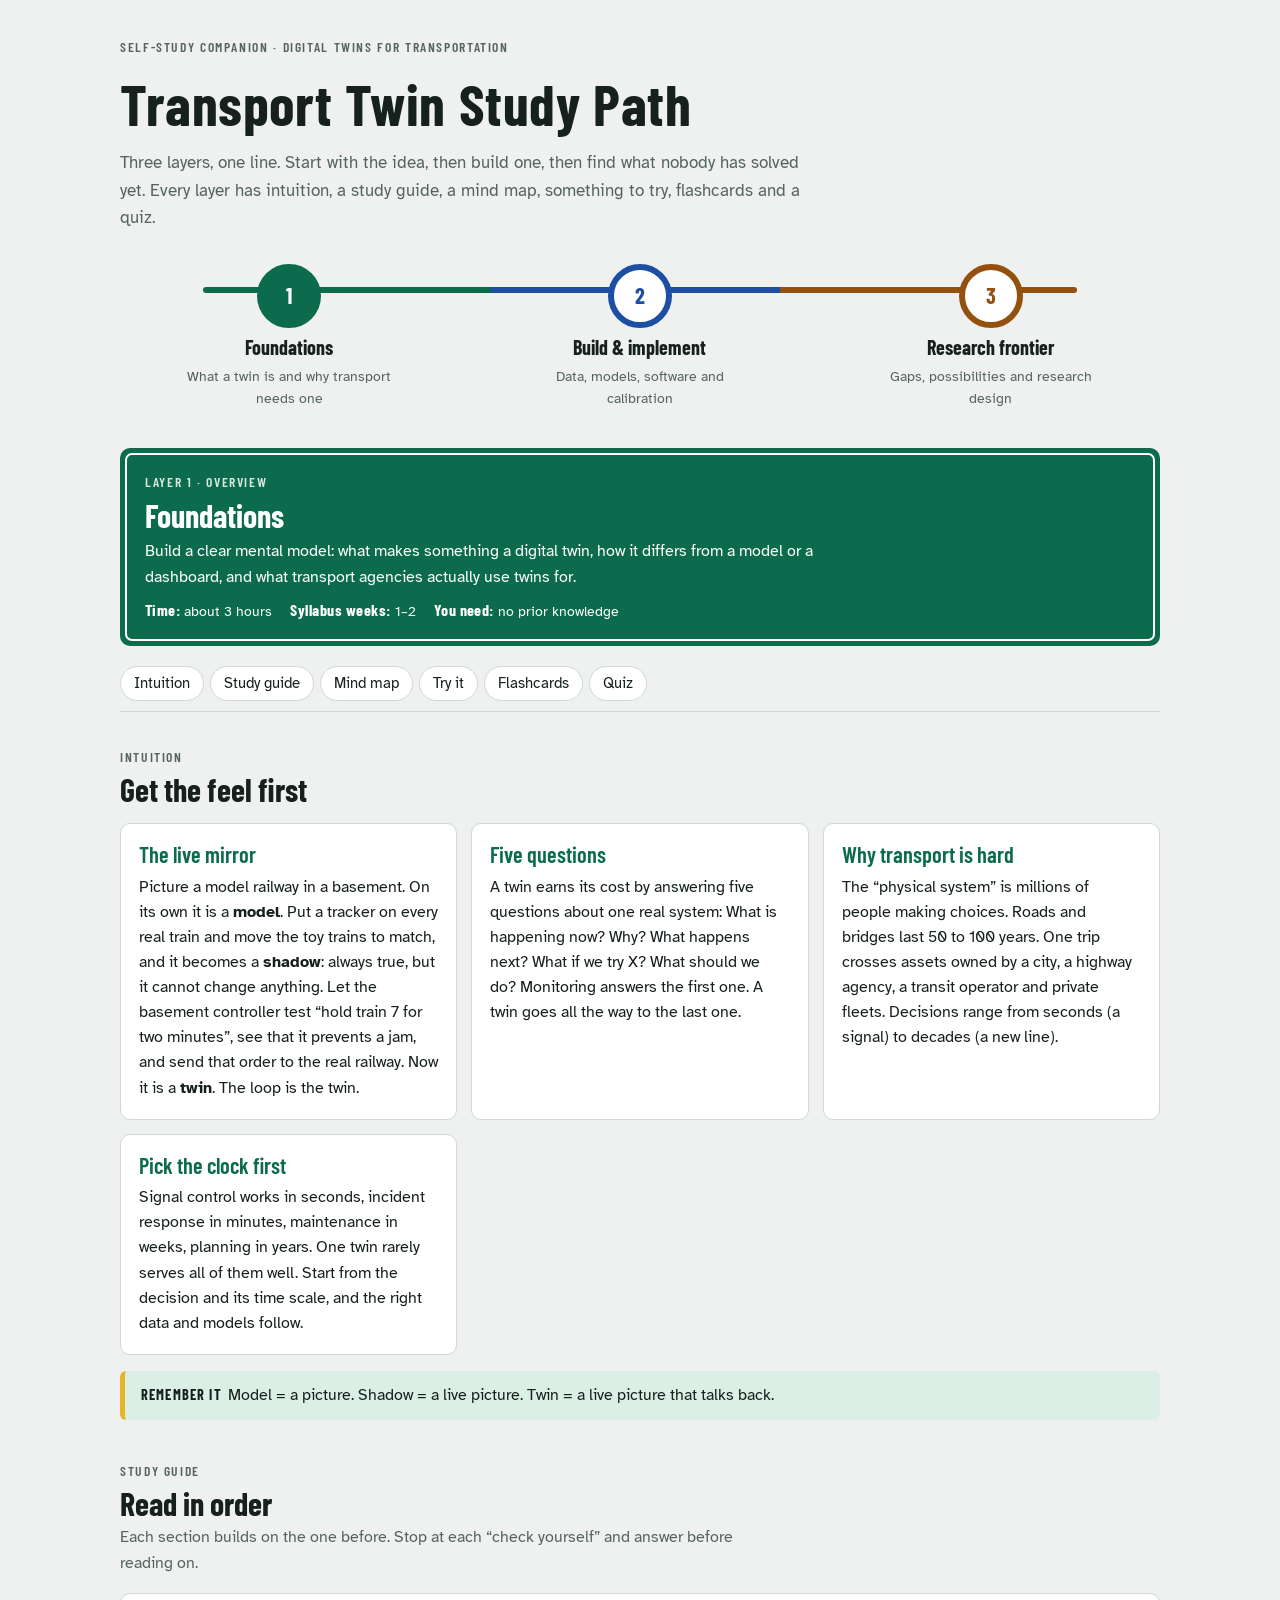
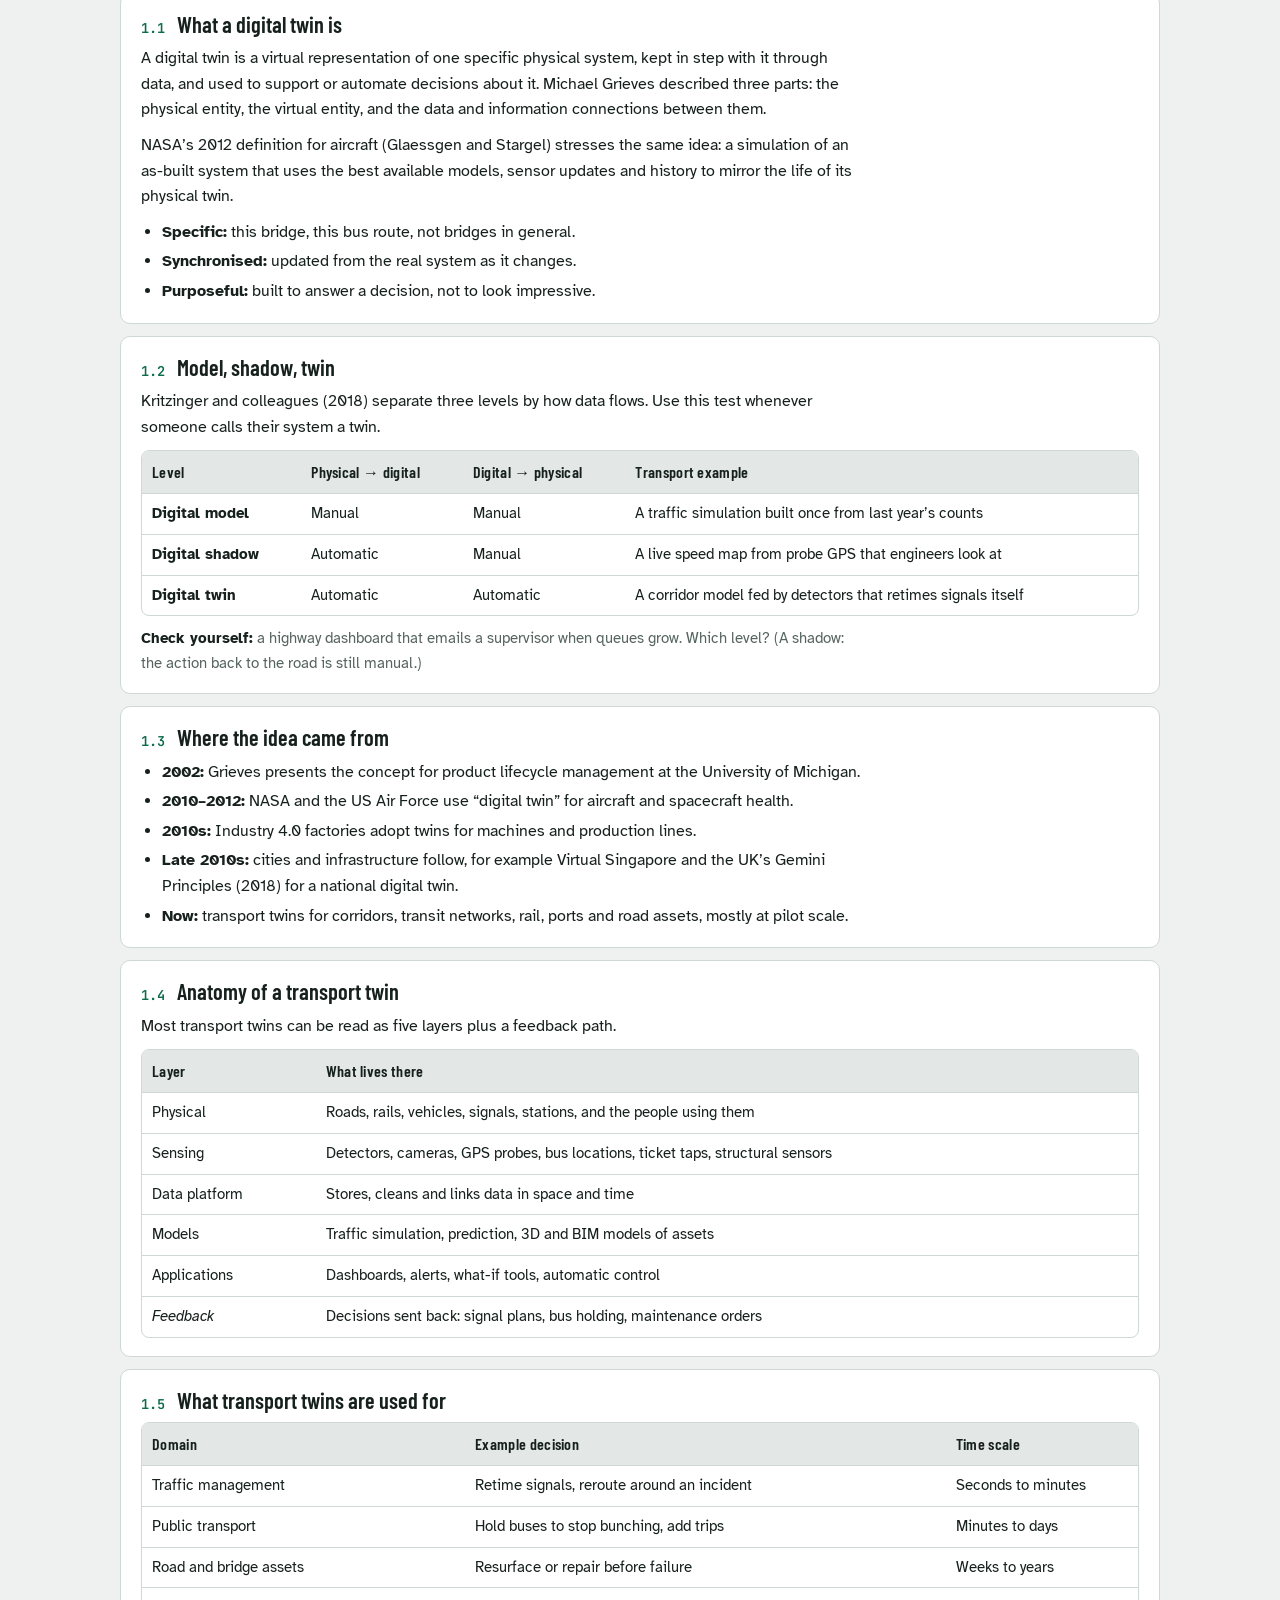
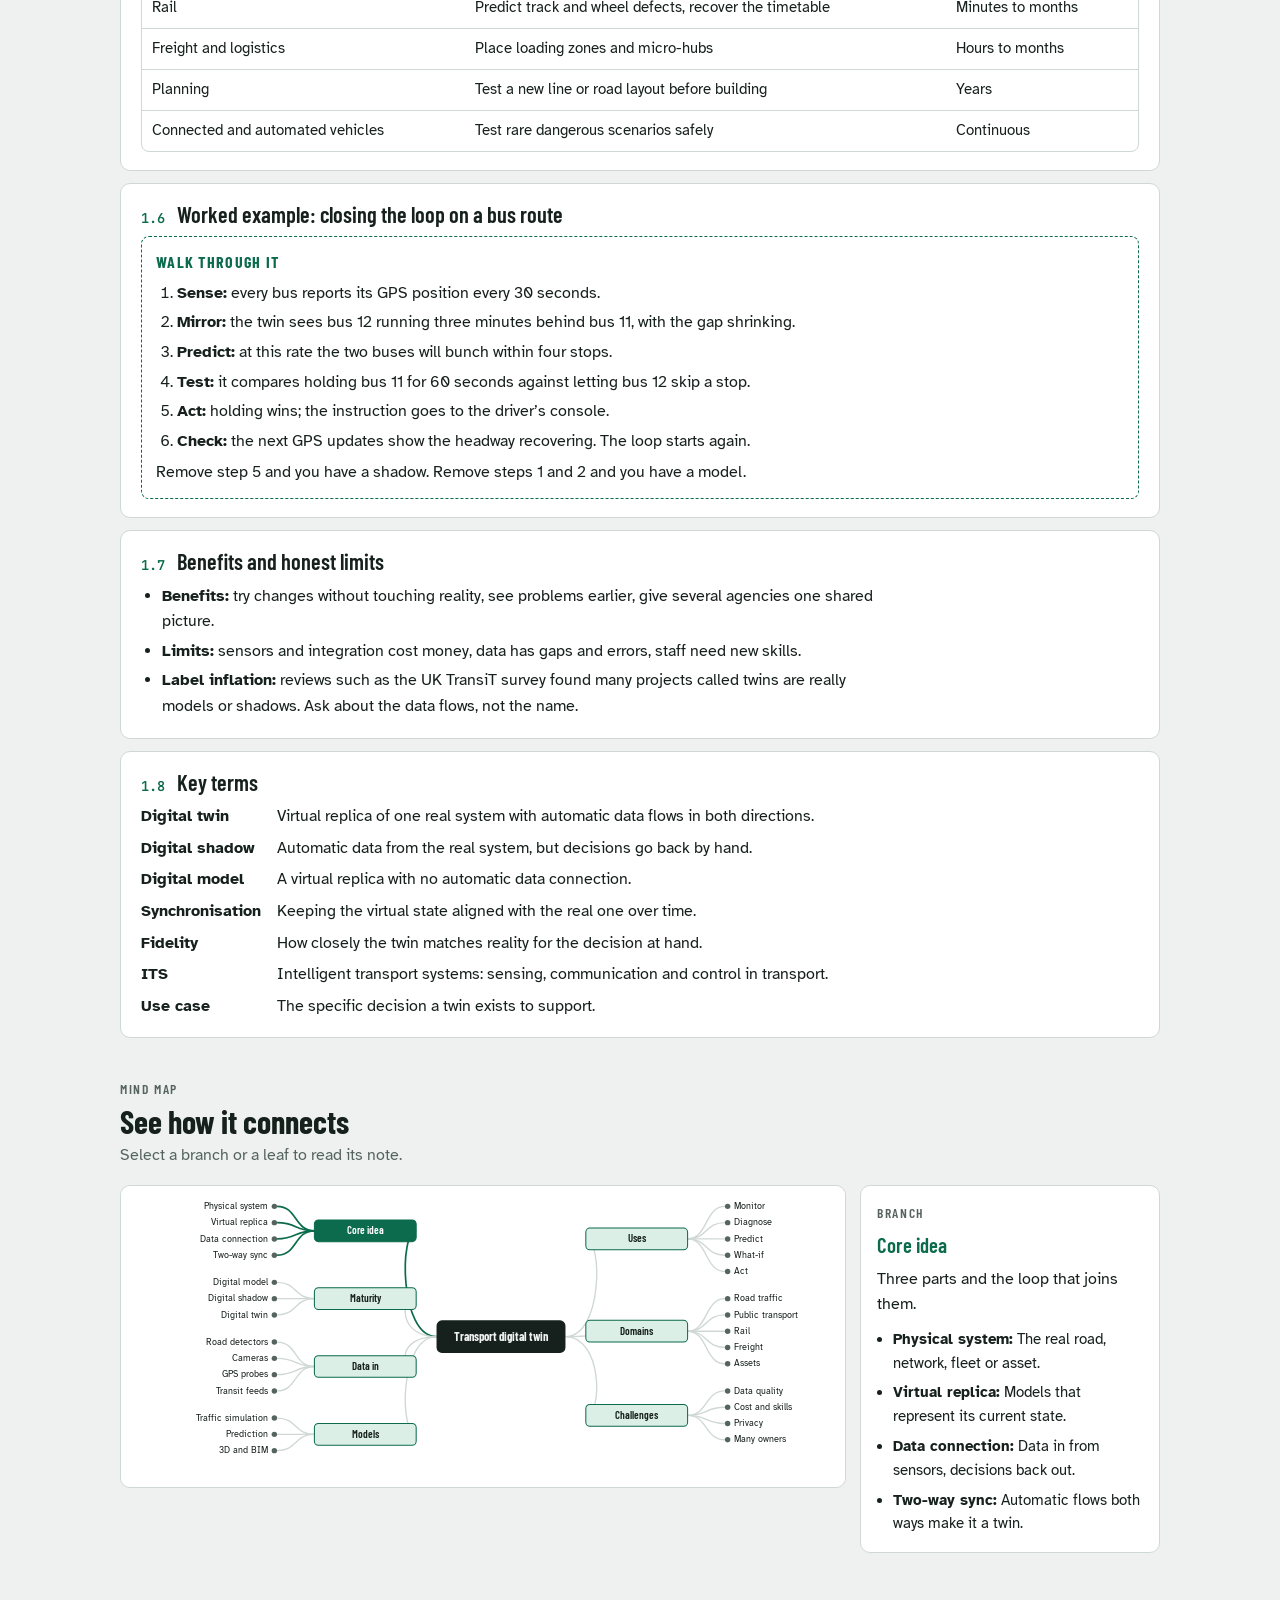
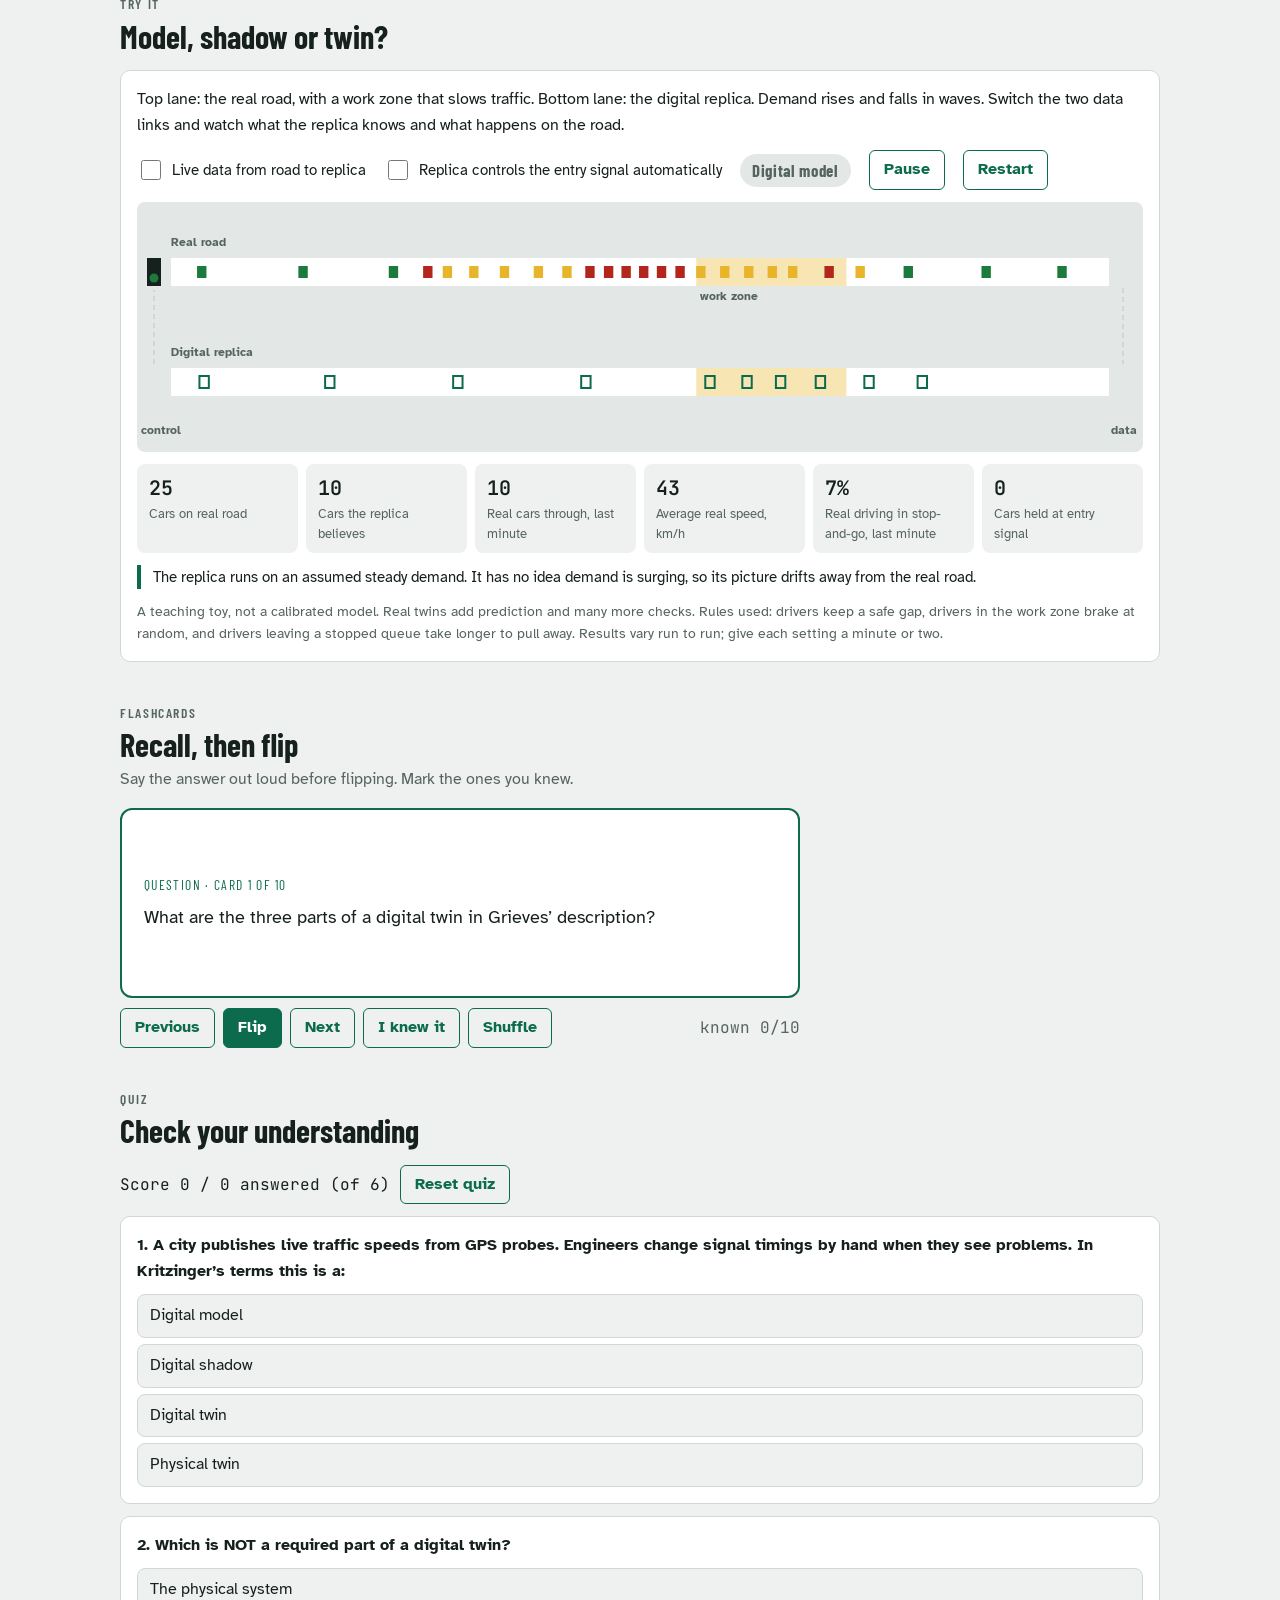
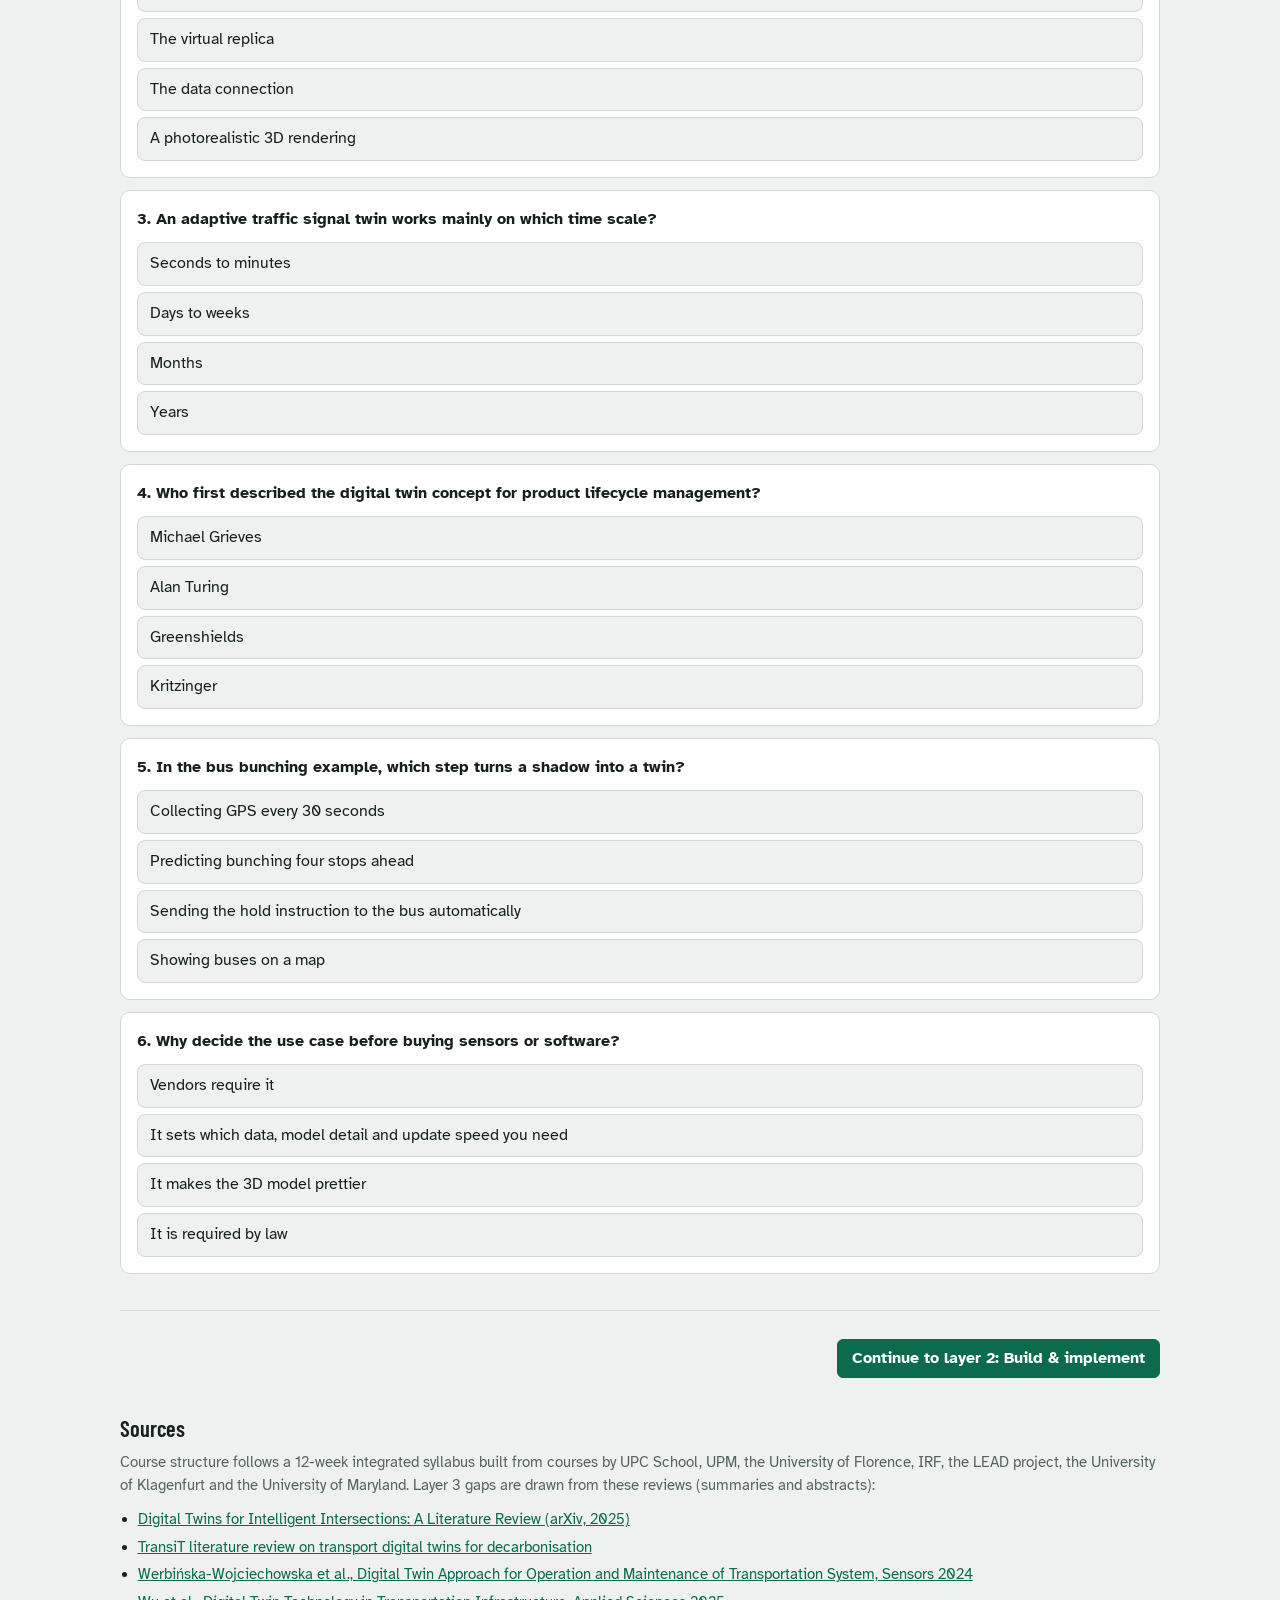
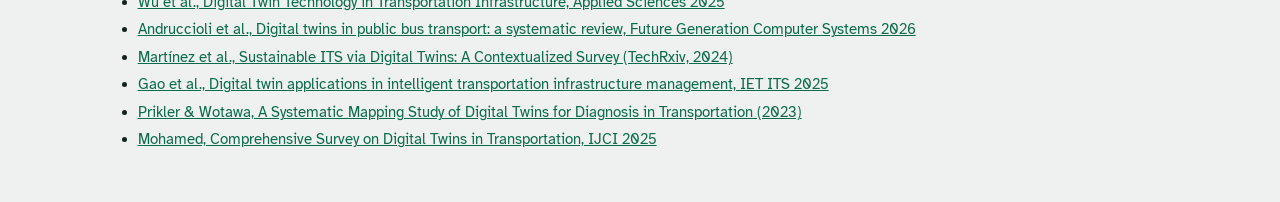
==== index.html @ 86d3e756 "Add Transport Twin Study Path website" ====
<!doctype html>
<html lang="en">
<head>
<meta charset="utf-8">
<meta name="viewport" content="width=device-width, initial-scale=1, viewport-fit=cover">
<meta name="description" content="A three-layer interactive study path on digital twins for transportation: foundations, building and implementing, and the research frontier.">
<style>:root{color-scheme:light;padding-top:env(safe-area-inset-top,0px);padding-bottom:env(safe-area-inset-bottom,0px)}body{margin:0}img{max-width:100%}[hidden]{display:none!important}</style>
<title>Transport Twin Study Path</title>
<link rel="preconnect" href="https://fonts.googleapis.com">
<link rel="preconnect" href="https://fonts.gstatic.com" crossorigin>
<link rel="stylesheet" href="https://fonts.googleapis.com/css2?family=Barlow+Condensed:wght@500;600;700&family=Atkinson+Hyperlegible:ital,wght@0,400;0,700;1,400&family=JetBrains+Mono:wght@400;600&display=swap">
<style>
/* Layout: a transit-line hero picks one of three layers (styled like highway guide-sign colours); each layer stacks six study sections with a sticky section bar. */
:root{
  --bg:#eef1f0; --surface:#ffffff; --sunk:#e3e8e6; --ink:#16201c; --muted:#56645f; --line:#cfd8d4;
  --l1:#0b6b4c; --l1-soft:#dcefe6; --l2:#1d4ea3; --l2-soft:#dde6f6; --l3:#94500f; --l3-soft:#f4e6d6;
  --on-acc:#ffffff; --sign:#e8b52a; --good:#1c7a3c; --good-soft:#dcf0e1; --bad:#b3261e; --bad-soft:#f8e0dd;
  --f-display:"Barlow Condensed","Arial Narrow",Arial,sans-serif;
  --f-body:"Atkinson Hyperlegible",system-ui,-apple-system,"Segoe UI",sans-serif;
  --f-mono:"JetBrains Mono",ui-monospace,SFMono-Regular,Menlo,monospace;
  --acc:var(--l1); --acc-soft:var(--l1-soft);
}
@media (prefers-color-scheme: dark){:root:not([data-theme="light"]){
  --bg:#0f1513; --surface:#17201c; --sunk:#1e2925; --ink:#e4ebe8; --muted:#9aaaa4; --line:#2c3833;
  --l1:#3cbf8a; --l1-soft:#173229; --l2:#78a2f0; --l2-soft:#1a2740; --l3:#e59c55; --l3-soft:#352616;
  --on-acc:#0d1311; --sign:#f0c445; --good:#5cc97f; --good-soft:#163323; --bad:#ff8a80; --bad-soft:#3a1a18; color-scheme:dark}}
:root[data-theme="dark"]{
  --bg:#0f1513; --surface:#17201c; --sunk:#1e2925; --ink:#e4ebe8; --muted:#9aaaa4; --line:#2c3833;
  --l1:#3cbf8a; --l1-soft:#173229; --l2:#78a2f0; --l2-soft:#1a2740; --l3:#e59c55; --l3-soft:#352616;
  --on-acc:#0d1311; --sign:#f0c445; --good:#5cc97f; --good-soft:#163323; --bad:#ff8a80; --bad-soft:#3a1a18; color-scheme:dark}
body[data-layer="2"]{--acc:var(--l2);--acc-soft:var(--l2-soft)}
body[data-layer="3"]{--acc:var(--l3);--acc-soft:var(--l3-soft)}
html{scroll-behavior:smooth}
@media (prefers-reduced-motion: reduce){html{scroll-behavior:auto}*{transition:none!important;animation:none!important}}
body{background:var(--bg);color:var(--ink);font-family:var(--f-body);font-size:16px;line-height:1.6;
  padding-left:max(16px,env(safe-area-inset-left,0px));padding-right:max(16px,env(safe-area-inset-right,0px))}
.wrap{max-width:1040px;margin:0 auto}
h1,h2,h3,h4{font-family:var(--f-display);line-height:1.1;text-wrap:balance;margin:0}
h1{font-size:clamp(2.4rem,6vw,3.6rem);font-weight:700;letter-spacing:.01em}
h2{font-size:2rem;font-weight:700}
h3{font-size:1.4rem;font-weight:600}
h4{font-size:1.15rem;font-weight:600}
p{margin:0}
a{color:var(--acc)}
.eyebrow{font-family:var(--f-display);text-transform:uppercase;letter-spacing:.12em;font-size:.85rem;font-weight:600;color:var(--muted)}
.muted{color:var(--muted)}
code,.mono{font-family:var(--f-mono);font-size:.88em}
:focus-visible{outline:3px solid var(--sign);outline-offset:2px}
button{font:inherit;color:inherit;cursor:pointer}

/* hero */
header.hero{padding-block:36px 8px;display:grid;gap:14px}
.hero p.lede{max-width:62ch;color:var(--muted);font-size:1.08rem}
.line{position:relative;display:grid;grid-template-columns:repeat(3,1fr);gap:12px;margin-top:18px}
.line::before{content:"";position:absolute;left:8%;right:8%;top:23px;height:6px;border-radius:3px;
  background:linear-gradient(90deg,var(--l1) 0 33%,var(--l2) 33% 66%,var(--l3) 66%)}
.stop{position:relative;display:grid;justify-items:center;text-align:center;gap:8px;background:none;border:0;padding:0 4px 8px}
.stop .dot{width:52px;height:52px;border-radius:50%;background:var(--surface);border:6px solid var(--c);display:grid;place-items:center;
  font-family:var(--f-display);font-weight:700;font-size:1.4rem;color:var(--c);transition:background .2s,color .2s}
.stop[aria-pressed="true"] .dot{background:var(--c);color:var(--on-acc)}
.stop .nm{font-family:var(--f-display);font-weight:700;font-size:1.25rem;line-height:1.1}
.stop .sub{font-size:.85rem;color:var(--muted);max-width:24ch}
.stop:hover .nm{color:var(--c)}
@media (max-width:620px){
  .line{grid-template-columns:1fr;gap:4px}
  .line::before{left:25px;right:auto;top:20px;bottom:20px;width:6px;height:auto;background:linear-gradient(180deg,var(--l1) 0 33%,var(--l2) 33% 66%,var(--l3) 66%)}
  .stop{grid-template-columns:52px 1fr;justify-items:start;text-align:left;column-gap:14px;row-gap:0;padding:4px 0}
  .stop .dot{grid-row:span 2}
  .stop .sub{max-width:none}
}

/* layer sign */
.sign{margin-top:22px;background:var(--acc);color:var(--on-acc);border-radius:10px;padding:5px}
.sign-in{border:2px solid var(--on-acc);border-radius:7px;padding:16px 18px;display:grid;gap:6px}
.sign-in .eyebrow{color:var(--on-acc);opacity:.85}
.sign-in p{max-width:70ch}
.meta{display:flex;flex-wrap:wrap;gap:8px 18px;font-size:.9rem}
.meta b{font-family:var(--f-display);font-size:1rem;letter-spacing:.03em}

/* section nav */
body::before{content:"";position:fixed;inset:0 0 auto;height:env(safe-area-inset-top,0px);z-index:10;background:var(--bg)}
nav.secnav{position:sticky;top:env(safe-area-inset-top,0px);z-index:5;background:var(--bg);padding-block:10px;margin-top:10px;
  border-bottom:1px solid var(--line);overflow-x:auto;white-space:nowrap}
.secnav button{border:1px solid var(--line);background:var(--surface);border-radius:999px;padding:5px 13px;margin-right:6px;font-size:.92rem}
.secnav button:hover{border-color:var(--acc);color:var(--acc)}

section.blk{padding-block:34px 6px;display:grid;gap:16px;scroll-margin-top:64px}
.blk-head{display:grid;gap:4px}
.blk-head p{color:var(--muted);max-width:66ch}

/* intuition */
.intu{display:grid;grid-template-columns:repeat(auto-fit,minmax(min(100%,300px),1fr));gap:14px}
.ic{background:var(--surface);border:1px solid var(--line);border-radius:10px;padding:18px;display:grid;gap:8px;align-content:start}
.ic h3{color:var(--acc)}
.ic p{font-size:.98rem}
.hook{background:var(--acc-soft);border-left:5px solid var(--sign);border-radius:6px;padding:12px 16px}
.hook b{font-family:var(--f-display);text-transform:uppercase;letter-spacing:.08em;font-size:.9rem;margin-right:6px}

/* study guide */
.guide{display:grid;gap:12px}
.gs{background:var(--surface);border:1px solid var(--line);border-radius:10px;padding:18px 20px;display:grid;gap:10px;min-width:0}
.gs > h3{display:flex;gap:12px;align-items:baseline}
.gs > h3 .n{font-family:var(--f-mono);font-size:.85rem;color:var(--acc);font-weight:600}
.gs p,.gs li{max-width:72ch}
.gs ul,.gs ol{margin:0;padding-left:1.3em;display:grid;gap:4px}
.tbl{overflow-x:auto;border:1px solid var(--line);border-radius:8px}
table{border-collapse:collapse;width:100%;font-size:.93rem;min-width:520px}
th,td{text-align:left;vertical-align:top;padding:8px 10px;border-bottom:1px solid var(--line)}
th{font-family:var(--f-display);font-weight:600;font-size:1rem;letter-spacing:.02em;background:var(--sunk)}
tr:last-child td{border-bottom:0}
.formula{font-family:var(--f-mono);background:var(--sunk);border-radius:6px;padding:10px 14px;font-size:.95rem;overflow-x:auto}
.worked{border:1px dashed var(--acc);border-radius:8px;padding:12px 14px;display:grid;gap:6px}
.worked b.t{font-family:var(--f-display);text-transform:uppercase;letter-spacing:.08em;color:var(--acc)}
pre.code{margin:0;font-family:var(--f-mono);font-size:.84rem;line-height:1.5;background:var(--sunk);border-radius:8px;padding:14px;overflow-x:auto}
.check{font-size:.95rem;color:var(--muted)}
.check b{color:var(--ink)}
.gaps{display:grid;grid-template-columns:repeat(auto-fit,minmax(min(100%,290px),1fr));gap:10px}
.gap{border:1px solid var(--line);border-radius:8px;padding:12px 14px;display:grid;gap:6px;background:var(--bg)}
.gap h4{color:var(--acc)}
.gap .src{font-size:.82rem;color:var(--muted)}
dl.gloss{display:grid;grid-template-columns:minmax(120px,max-content) 1fr;gap:6px 16px;margin:0}
dl.gloss dt{font-weight:700}
dl.gloss dd{margin:0}
@media (max-width:560px){dl.gloss{grid-template-columns:1fr}dl.gloss dd{margin-bottom:6px}}

/* mind map */
.mm{display:grid;grid-template-columns:minmax(0,1fr) 300px;gap:14px;align-items:start}
@media (max-width:860px){.mm{grid-template-columns:1fr}}
.mm-canvas{background:var(--surface);border:1px solid var(--line);border-radius:10px;overflow-x:auto}
.mm-canvas svg{display:block;width:100%;min-width:760px;height:auto}
.mm text{font-family:var(--f-body);fill:var(--ink)}
.mm .edge{fill:none;stroke:var(--line);stroke-width:2}
.mm .edge.on{stroke:var(--acc);stroke-width:2.5}
.mm .center rect{fill:var(--ink)}
.mm .center text{fill:var(--bg);font-family:var(--f-display);font-weight:700;font-size:18px}
.mm .br{cursor:pointer}
.mm .br rect{fill:var(--acc-soft);stroke:var(--acc);stroke-width:1.5}
.mm .br text{font-family:var(--f-display);font-weight:600;font-size:16px}
.mm .br.on rect{fill:var(--acc)}
.mm .br.on text{fill:var(--on-acc)}
.mm .lf{cursor:pointer}
.mm .lf circle{fill:var(--muted)}
.mm .lf text{font-size:13px}
.mm .lf.on circle{fill:var(--sign)}
.mm .lf.on text{font-weight:700}
.mm .lf:hover text,.mm .br:hover text{text-decoration:underline}
.mm-panel{background:var(--surface);border:1px solid var(--line);border-radius:10px;padding:16px;display:grid;gap:10px}
.mm-panel h4{color:var(--acc);font-size:1.3rem}
.mm-panel ul{margin:0;padding-left:1.1em;display:grid;gap:6px;font-size:.93rem}
.mm-panel li.on{background:var(--acc-soft);border-radius:4px;outline:4px solid var(--acc-soft)}

/* widgets */
.widget{background:var(--surface);border:1px solid var(--line);border-radius:10px;padding:16px;display:grid;gap:12px;min-width:0}
.controls{display:flex;flex-wrap:wrap;gap:10px 18px;align-items:center}
.sw{display:flex;align-items:center;gap:8px;font-size:.95rem}
.sw input{width:20px;height:20px;accent-color:var(--acc)}
.pill{display:inline-block;font-family:var(--f-display);font-weight:700;letter-spacing:.04em;padding:3px 12px;border-radius:999px;font-size:1.05rem}
.pill.model{background:var(--sunk);color:var(--muted)}
.pill.shadow{background:var(--l2-soft);color:var(--l2)}
.pill.twin{background:var(--good-soft);color:var(--good)}
.pill.open{background:var(--bad-soft);color:var(--bad)}
.btn{border:1px solid var(--acc);background:var(--acc);color:var(--on-acc);border-radius:6px;padding:6px 14px;font-weight:700}
.btn.ghost{background:transparent;color:var(--acc)}
.btn:disabled{opacity:.45;cursor:default}
canvas{display:block;width:100%;border-radius:8px;background:var(--sunk)}
.stats{display:grid;grid-template-columns:repeat(auto-fit,minmax(150px,1fr));gap:8px}
.stat{background:var(--bg);border-radius:8px;padding:8px 12px}
.stat .v{font-family:var(--f-mono);font-weight:600;font-size:1.25rem;font-variant-numeric:tabular-nums}
.stat .k{font-size:.8rem;color:var(--muted)}
.explain{font-size:.95rem;border-left:4px solid var(--acc);padding-left:12px}
.row2{display:grid;grid-template-columns:minmax(0,1.5fr) minmax(0,1fr);gap:14px}
@media (max-width:760px){.row2{grid-template-columns:1fr}}
.slider{display:grid;gap:2px;font-size:.92rem}
.slider input{width:100%;accent-color:var(--acc)}
.slider .val{font-family:var(--f-mono);font-variant-numeric:tabular-nums}
svg.plot text{font-family:var(--f-mono);font-size:11px;fill:var(--muted)}
svg.plot .ax{stroke:var(--muted);stroke-width:1}
svg.plot .grid{stroke:var(--line);stroke-width:1}
svg.plot .obs{fill:var(--muted);opacity:.75}
svg.plot .curve{fill:none;stroke:var(--acc);stroke-width:3}
svg.plot .cap{fill:var(--sign);stroke:var(--ink);stroke-width:1}
.fld{display:grid;gap:3px;font-size:.92rem}
.fld input,.fld select{font:inherit;padding:6px 8px;border:1px solid var(--line);border-radius:6px;background:var(--bg);color:var(--ink);width:100%}
.fields{display:grid;grid-template-columns:repeat(auto-fit,minmax(min(100%,200px),1fr));gap:10px}
.ladder{display:grid;gap:6px}
.rung{display:grid;grid-template-columns:34px 1fr;gap:10px;align-items:center;text-align:left;border:1px solid var(--line);background:var(--bg);border-radius:8px;padding:8px 10px}
.rung .num{font-family:var(--f-mono);font-weight:600;color:var(--acc)}
.rung[aria-pressed="true"]{border-color:var(--acc);background:var(--acc-soft)}
.rung .here{font-size:.78rem;background:var(--sign);color:#1a1405;border-radius:4px;padding:1px 6px;margin-left:8px;font-weight:700}
.rq{background:var(--bg);border-radius:8px;padding:14px;display:grid;gap:8px}
.rq .q{font-size:1.05rem;font-weight:700}

/* flashcards */
.fc{display:grid;gap:10px;max-width:680px}
.card{min-height:190px;border-radius:12px;border:2px solid var(--acc);background:var(--surface);padding:22px;display:grid;align-content:center;gap:8px;text-align:left;width:100%}
.card .side{font-family:var(--f-display);text-transform:uppercase;letter-spacing:.1em;font-size:.85rem;color:var(--acc)}
.card .txt{font-size:1.15rem}
.card.flipped{background:var(--acc-soft)}
.fc-bar{display:flex;flex-wrap:wrap;gap:8px;align-items:center}
.fc-bar .count{font-family:var(--f-mono);margin-left:auto;color:var(--muted);font-variant-numeric:tabular-nums}

/* quiz */
.quiz{display:grid;gap:12px}
.qbar{display:flex;flex-wrap:wrap;gap:10px;align-items:center}
.score{font-family:var(--f-mono);font-variant-numeric:tabular-nums}
.qq{background:var(--surface);border:1px solid var(--line);border-radius:10px;padding:16px;display:grid;gap:10px}
.qq .stem{font-weight:700}
.opts{display:grid;gap:6px}
.opt{text-align:left;border:1px solid var(--line);background:var(--bg);border-radius:8px;padding:8px 12px}
.opt:hover:not(:disabled){border-color:var(--acc)}
.opt:disabled{cursor:default}
.opt.right{background:var(--good-soft);border-color:var(--good)}
.opt.wrong{background:var(--bad-soft);border-color:var(--bad)}
.why{font-size:.94rem;border-left:4px solid var(--sign);padding-left:10px}

.next{display:flex;flex-wrap:wrap;gap:10px;justify-content:space-between;align-items:center;padding-block:28px;border-top:1px solid var(--line);margin-top:30px}
footer{padding-block:10px 50px;display:grid;gap:10px;font-size:.92rem}
footer ul{margin:0;padding-left:1.2em;display:grid;gap:4px}
</style>

</head>
<body>
<div class="wrap">
<header class="hero">
  <span class="eyebrow">Self-study companion · Digital twins for transportation</span>
  <h1>Transport Twin Study Path</h1>
  <p class="lede">Three layers, one line. Start with the idea, then build one, then find what nobody has solved yet. Every layer has intuition, a study guide, a mind map, something to try, flashcards and a quiz.</p>
  <div class="line" role="group" aria-label="Choose a layer">
    <button class="stop" data-layer="1" style="--c:var(--l1)" aria-pressed="true"><span class="dot">1</span><span class="nm">Foundations</span><span class="sub">What a twin is and why transport needs one</span></button>
    <button class="stop" data-layer="2" style="--c:var(--l2)" aria-pressed="false"><span class="dot">2</span><span class="nm">Build &amp; implement</span><span class="sub">Data, models, software and calibration</span></button>
    <button class="stop" data-layer="3" style="--c:var(--l3)" aria-pressed="false"><span class="dot">3</span><span class="nm">Research frontier</span><span class="sub">Gaps, possibilities and research design</span></button>
  </div>
</header>

<div id="sign"></div>
<nav class="secnav" aria-label="Sections in this layer">
  <button data-go="intuition">Intuition</button><button data-go="guide">Study guide</button><button data-go="map">Mind map</button><button data-go="try">Try it</button><button data-go="cards">Flashcards</button><button data-go="quiz">Quiz</button>
</nav>
<main id="main"></main>

<footer>
  <h3>Sources</h3>
  <p class="muted">Course structure follows a 12-week integrated syllabus built from courses by UPC School, UPM, the University of Florence, IRF, the LEAD project, the University of Klagenfurt and the University of Maryland. Layer 3 gaps are drawn from these reviews (summaries and abstracts):</p>
  <ul>
    <li><a href="https://arxiv.org/pdf/2510.05374" target="_blank" rel="noopener">Digital Twins for Intelligent Intersections: A Literature Review (arXiv, 2025)</a></li>
    <li><a href="https://transit.ac.uk/?p=1935" target="_blank" rel="noopener">TransiT literature review on transport digital twins for decarbonisation</a></li>
    <li><a href="https://www.mdpi.com/1424-8220/24/18/6069" target="_blank" rel="noopener">Werbińska-Wojciechowska et al., Digital Twin Approach for Operation and Maintenance of Transportation System, Sensors 2024</a></li>
    <li><a href="https://ira.lib.polyu.edu.hk/handle/10397/117848?mode=full" target="_blank" rel="noopener">Wu et al., Digital Twin Technology in Transportation Infrastructure, Applied Sciences 2025</a></li>
    <li><a href="https://cris.unibo.it/retrieve/35e685c8-d6e7-40ac-8751-670817682f3d/1-s2.0-S0167739X26000130-main.pdf" target="_blank" rel="noopener">Andruccioli et al., Digital twins in public bus transport: a systematic review, Future Generation Computer Systems 2026</a></li>
    <li><a href="https://Authorea.com/doi/full/10.36227/techrxiv.171392862.22027305/v1" target="_blank" rel="noopener">Martínez et al., Sustainable ITS via Digital Twins: A Contextualized Survey (TechRxiv, 2024)</a></li>
    <li><a href="https://smartcity.efri.uniri.hr/article.php?id=16853" target="_blank" rel="noopener">Gao et al., Digital twin applications in intelligent transportation infrastructure management, IET ITS 2025</a></li>
    <li><a href="https://www.arxiv.org/pdf/2402.01686" target="_blank" rel="noopener">Prikler &amp; Wotawa, A Systematic Mapping Study of Digital Twins for Diagnosis in Transportation (2023)</a></li>
    <li><a href="https://www.ijci.zu.edu.eg/index.php/ijci/article/view/115" target="_blank" rel="noopener">Mohamed, Comprehensive Survey on Digital Twins in Transportation, IJCI 2025</a></li>
  </ul>
</footer>
</div>

<script>
/* ---------- CONTENT ---------- */
const LAYERS = {
1:{
  name:"Foundations", tag:"Layer 1 · Overview",
  blurb:"Build a clear mental model: what makes something a digital twin, how it differs from a model or a dashboard, and what transport agencies actually use twins for.",
  meta:[["Time","about 3 hours"],["Syllabus weeks","1–2"],["You need","no prior knowledge"]],
  intuition:[
    ["The live mirror","Picture a model railway in a basement. On its own it is a <b>model</b>. Put a tracker on every real train and move the toy trains to match, and it becomes a <b>shadow</b>: always true, but it cannot change anything. Let the basement controller test “hold train 7 for two minutes”, see that it prevents a jam, and send that order to the real railway. Now it is a <b>twin</b>. The loop is the twin."],
    ["Five questions","A twin earns its cost by answering five questions about one real system: What is happening now? Why? What happens next? What if we try X? What should we do? Monitoring answers the first one. A twin goes all the way to the last one."],
    ["Why transport is hard","The “physical system” is millions of people making choices. Roads and bridges last 50 to 100 years. One trip crosses assets owned by a city, a highway agency, a transit operator and private fleets. Decisions range from seconds (a signal) to decades (a new line)."],
    ["Pick the clock first","Signal control works in seconds, incident response in minutes, maintenance in weeks, planning in years. One twin rarely serves all of them well. Start from the decision and its time scale, and the right data and models follow."]
  ],
  hook:"Model = a picture. Shadow = a live picture. Twin = a live picture that talks back.",
  guide:[
["What a digital twin is",`<p>A digital twin is a virtual representation of one specific physical system, kept in step with it through data, and used to support or automate decisions about it. Michael Grieves described three parts: the physical entity, the virtual entity, and the data and information connections between them.</p>
<p>NASA’s 2012 definition for aircraft (Glaessgen and Stargel) stresses the same idea: a simulation of an as-built system that uses the best available models, sensor updates and history to mirror the life of its physical twin.</p>
<ul><li><b>Specific:</b> this bridge, this bus route, not bridges in general.</li><li><b>Synchronised:</b> updated from the real system as it changes.</li><li><b>Purposeful:</b> built to answer a decision, not to look impressive.</li></ul>`],
["Model, shadow, twin",`<p>Kritzinger and colleagues (2018) separate three levels by how data flows. Use this test whenever someone calls their system a twin.</p>
<div class="tbl"><table><thead><tr><th>Level</th><th>Physical → digital</th><th>Digital → physical</th><th>Transport example</th></tr></thead><tbody>
<tr><td><b>Digital model</b></td><td>Manual</td><td>Manual</td><td>A traffic simulation built once from last year’s counts</td></tr>
<tr><td><b>Digital shadow</b></td><td>Automatic</td><td>Manual</td><td>A live speed map from probe GPS that engineers look at</td></tr>
<tr><td><b>Digital twin</b></td><td>Automatic</td><td>Automatic</td><td>A corridor model fed by detectors that retimes signals itself</td></tr></tbody></table></div>
<p class="check"><b>Check yourself:</b> a highway dashboard that emails a supervisor when queues grow. Which level? (A shadow: the action back to the road is still manual.)</p>`],
["Where the idea came from",`<ul><li><b>2002:</b> Grieves presents the concept for product lifecycle management at the University of Michigan.</li>
<li><b>2010–2012:</b> NASA and the US Air Force use “digital twin” for aircraft and spacecraft health.</li>
<li><b>2010s:</b> Industry 4.0 factories adopt twins for machines and production lines.</li>
<li><b>Late 2010s:</b> cities and infrastructure follow, for example Virtual Singapore and the UK’s Gemini Principles (2018) for a national digital twin.</li>
<li><b>Now:</b> transport twins for corridors, transit networks, rail, ports and road assets, mostly at pilot scale.</li></ul>`],
["Anatomy of a transport twin",`<p>Most transport twins can be read as five layers plus a feedback path.</p>
<div class="tbl"><table><thead><tr><th>Layer</th><th>What lives there</th></tr></thead><tbody>
<tr><td>Physical</td><td>Roads, rails, vehicles, signals, stations, and the people using them</td></tr>
<tr><td>Sensing</td><td>Detectors, cameras, GPS probes, bus locations, ticket taps, structural sensors</td></tr>
<tr><td>Data platform</td><td>Stores, cleans and links data in space and time</td></tr>
<tr><td>Models</td><td>Traffic simulation, prediction, 3D and BIM models of assets</td></tr>
<tr><td>Applications</td><td>Dashboards, alerts, what-if tools, automatic control</td></tr>
<tr><td><i>Feedback</i></td><td>Decisions sent back: signal plans, bus holding, maintenance orders</td></tr></tbody></table></div>`],
["What transport twins are used for",`<div class="tbl"><table><thead><tr><th>Domain</th><th>Example decision</th><th>Time scale</th></tr></thead><tbody>
<tr><td>Traffic management</td><td>Retime signals, reroute around an incident</td><td>Seconds to minutes</td></tr>
<tr><td>Public transport</td><td>Hold buses to stop bunching, add trips</td><td>Minutes to days</td></tr>
<tr><td>Road and bridge assets</td><td>Resurface or repair before failure</td><td>Weeks to years</td></tr>
<tr><td>Rail</td><td>Predict track and wheel defects, recover the timetable</td><td>Minutes to months</td></tr>
<tr><td>Freight and logistics</td><td>Place loading zones and micro-hubs</td><td>Hours to months</td></tr>
<tr><td>Planning</td><td>Test a new line or road layout before building</td><td>Years</td></tr>
<tr><td>Connected and automated vehicles</td><td>Test rare dangerous scenarios safely</td><td>Continuous</td></tr></tbody></table></div>`],
["Worked example: closing the loop on a bus route",`<div class="worked"><b class="t">Walk through it</b>
<ol><li><b>Sense:</b> every bus reports its GPS position every 30 seconds.</li>
<li><b>Mirror:</b> the twin sees bus 12 running three minutes behind bus 11, with the gap shrinking.</li>
<li><b>Predict:</b> at this rate the two buses will bunch within four stops.</li>
<li><b>Test:</b> it compares holding bus 11 for 60 seconds against letting bus 12 skip a stop.</li>
<li><b>Act:</b> holding wins; the instruction goes to the driver’s console.</li>
<li><b>Check:</b> the next GPS updates show the headway recovering. The loop starts again.</li></ol>
<p>Remove step 5 and you have a shadow. Remove steps 1 and 2 and you have a model.</p></div>`],
["Benefits and honest limits",`<ul><li><b>Benefits:</b> try changes without touching reality, see problems earlier, give several agencies one shared picture.</li>
<li><b>Limits:</b> sensors and integration cost money, data has gaps and errors, staff need new skills.</li>
<li><b>Label inflation:</b> reviews such as the UK TransiT survey found many projects called twins are really models or shadows. Ask about the data flows, not the name.</li></ul>`],
["Key terms",`<dl class="gloss"><dt>Digital twin</dt><dd>Virtual replica of one real system with automatic data flows in both directions.</dd>
<dt>Digital shadow</dt><dd>Automatic data from the real system, but decisions go back by hand.</dd>
<dt>Digital model</dt><dd>A virtual replica with no automatic data connection.</dd>
<dt>Synchronisation</dt><dd>Keeping the virtual state aligned with the real one over time.</dd>
<dt>Fidelity</dt><dd>How closely the twin matches reality for the decision at hand.</dd>
<dt>ITS</dt><dd>Intelligent transport systems: sensing, communication and control in transport.</dd>
<dt>Use case</dt><dd>The specific decision a twin exists to support.</dd></dl>`]
  ],
  map:{center:"Transport digital twin",branches:[
    {n:"Core idea",t:"Three parts and the loop that joins them.",l:[["Physical system","The real road, network, fleet or asset."],["Virtual replica","Models that represent its current state."],["Data connection","Data in from sensors, decisions back out."],["Two-way sync","Automatic flows both ways make it a twin."]]},
    {n:"Maturity",t:"Kritzinger et al. (2018) levels by data flow.",l:[["Digital model","Manual both ways."],["Digital shadow","Automatic in, manual out."],["Digital twin","Automatic both ways."]]},
    {n:"Data in",t:"What the twin listens to.",l:[["Road detectors","Loops and radar: counts, speed, occupancy."],["Cameras","Counts, vehicle classes, turning movements."],["GPS probes","Speeds across the whole network."],["Transit feeds","Bus and train positions, passenger taps."]]},
    {n:"Models",t:"How the twin thinks.",l:[["Traffic simulation","Replays and tests how traffic moves."],["Prediction","Forecasts the next minutes or hours."],["3D and BIM","Geometry and condition of physical assets."]]},
    {n:"Uses",t:"The five questions a twin answers.",l:[["Monitor","What is happening now?"],["Diagnose","Why is it happening?"],["Predict","What happens next?"],["What-if","What if we try X?"],["Act","What should we do, and do it."]]},
    {n:"Domains",t:"Where transport twins appear.",l:[["Road traffic","Corridors, junctions, incidents."],["Public transport","Bus and metro operations."],["Rail","Track, trains and timetables."],["Freight","Last-mile delivery, ports."],["Assets","Pavements, bridges, tunnels."]]},
    {n:"Challenges",t:"What makes it hard in practice.",l:[["Data quality","Gaps, errors and bias in sensor data."],["Cost and skills","Sensors, integration, trained staff."],["Privacy","Movement data is personal data."],["Many owners","Agencies must share data and decisions."]]}
  ]},
  cards:[
    ["What are the three parts of a digital twin in Grieves’ description?","The physical entity, the virtual entity, and the data and information connections between them."],
    ["How do a digital model, shadow and twin differ?","Model: no automatic data flow. Shadow: automatic flow from physical to digital only. Twin: automatic flow in both directions."],
    ["Name the five questions a full twin can answer.","What is happening? Why? What happens next? What if we try X? What should we do?"],
    ["Why is a twin tied to one specific system?","It mirrors that system’s own state and history, so its predictions are about that bridge or route, not an average one."],
    ["Give a transport example of a digital shadow.","A live traffic speed map from GPS probes that engineers watch, while signal changes are still made by hand."],
    ["Why are transport twins harder than factory twins?","Human behaviour, open systems, many owners, assets lasting decades, and time scales from seconds to years."],
    ["Name four data sources for a road traffic twin.","Loop or radar detectors, cameras, GPS probe data, signal controller logs (also weather and incident reports)."],
    ["What does fidelity mean for a twin?","How closely the virtual replica matches reality for the specific decision it supports."],
    ["What are the Gemini Principles?","The UK’s 2018 principles for a national digital twin, grouped under purpose, trust and function."],
    ["What should you define first when starting a twin?","The decision it supports and the time scale of that decision."]
  ],
  quiz:[
    ["A city publishes live traffic speeds from GPS probes. Engineers change signal timings by hand when they see problems. In Kritzinger’s terms this is a:",["Digital model","Digital shadow","Digital twin","Physical twin"],1,"Data flows automatically from the road to the system, but decisions go back manually. That is a shadow."],
    ["Which is NOT a required part of a digital twin?",["The physical system","The virtual replica","The data connection","A photorealistic 3D rendering"],3,"Many useful twins have no 3D view at all. The three parts are the physical system, the virtual replica and the connection."],
    ["An adaptive traffic signal twin works mainly on which time scale?",["Seconds to minutes","Days to weeks","Months","Years"],0,"Signal control reacts to queues as they form, so updates are needed in seconds to minutes."],
    ["Who first described the digital twin concept for product lifecycle management?",["Michael Grieves","Alan Turing","Greenshields","Kritzinger"],0,"Grieves presented the idea in 2002 at the University of Michigan."],
    ["In the bus bunching example, which step turns a shadow into a twin?",["Collecting GPS every 30 seconds","Predicting bunching four stops ahead","Sending the hold instruction to the bus automatically","Showing buses on a map"],2,"Automatic action back on the real system closes the loop."],
    ["Why decide the use case before buying sensors or software?",["Vendors require it","It sets which data, model detail and update speed you need","It makes the 3D model prettier","It is required by law"],1,"The decision and its time scale drive every other design choice."]
  ]
},
2:{
  name:"Build & implement", tag:"Layer 2 · Detailed",
  blurb:"Go inside the machine: the data pipeline, standards, traffic flow theory, simulation tools, calibration and a realistic roadmap for putting a twin into service.",
  meta:[["Time","about 12 hours"],["Syllabus weeks","3–8, 12"],["You need","Layer 1, basic Python helps"]],
  intuition:[
    ["A pipeline, not a picture","A working twin is a loop: sense, move, clean and fuse, estimate the current state, predict and simulate, decide, act, then sense again. Most of the engineering effort goes into the data plumbing. The 3D view is the smallest part."],
    ["Like a weather forecast","Weather centres combine a few hundred stations with a physics model to produce a full map. That is data assimilation. Traffic twins do the same: a handful of detectors plus a flow model give speeds on every street."],
    ["Choose the zoom level","Macroscopic models treat traffic as a fluid (a whole region, fast). Mesoscopic models move platoons through queues (a city). Microscopic models simulate every driver (a corridor, slow but detailed). Pick the coarsest level that still answers the decision."],
    ["Tune, then test on new data","Calibration is tuning a guitar by ear. Validation is checking it with a tuner you did not use while tuning. A model judged only on the data it was tuned to will look better than it is."]
  ],
  hook:"Sense → move → fuse → estimate → simulate → decide → act. If any arrow is missing, you have built a shadow.",
  guide:[
["Reference architecture",`<div class="tbl"><table><thead><tr><th>Layer</th><th>Job</th><th>Typical technology</th></tr></thead><tbody>
<tr><td>Physical</td><td>The system being mirrored</td><td>Roads, signals, buses, trains, bridges</td></tr>
<tr><td>Acquisition</td><td>Capture state and events</td><td>Detectors, cameras, GPS, AVL/APC, V2X, structural sensors</td></tr>
<tr><td>Transport of data</td><td>Move streams reliably</td><td>MQTT, Apache Kafka, REST and WebSocket APIs</td></tr>
<tr><td>Storage</td><td>Keep history, space and time</td><td>Time-series databases, PostgreSQL with PostGIS, data lakes</td></tr>
<tr><td>Models</td><td>Estimate, predict, simulate</td><td>SUMO, Aimsun, PTV Vissim, MATSim, Python ML</td></tr>
<tr><td>Services</td><td>Turn results into decisions</td><td>Decision support, optimisation, control interfaces</td></tr>
<tr><td>Interface</td><td>Show and explain</td><td>Dashboards (Grafana), 3D maps (CesiumJS, deck.gl)</td></tr></tbody></table></div>`],
["Data sources compared",`<div class="tbl"><table><thead><tr><th>Source</th><th>Measures</th><th>Strength</th><th>Weakness</th></tr></thead><tbody>
<tr><td>Inductive loops</td><td>Counts, occupancy, speed (paired loops)</td><td>Reliable, long history</td><td>One point only, cut into pavement</td></tr>
<tr><td>Radar</td><td>Counts and speed per lane</td><td>No road works to install</td><td>Point coverage</td></tr>
<tr><td>Video with computer vision</td><td>Classes, turning movements, near-misses</td><td>Very rich</td><td>Lighting, weather, privacy</td></tr>
<tr><td>Bluetooth and Wi-Fi readers</td><td>Travel time between readers</td><td>Cheap</td><td>Small sample, privacy hashing</td></tr>
<tr><td>Probe GPS (floating car data)</td><td>Speeds on most links</td><td>Network coverage</td><td>Purchased, sample bias</td></tr>
<tr><td>Bus AVL and APC</td><td>Positions, passenger loads</td><td>Direct operations data</td><td>Feed quality varies</td></tr>
<tr><td>Fare cards</td><td>Boardings, inferred trips</td><td>Large samples</td><td>Exits often missing</td></tr>
<tr><td>Connected vehicles (V2X)</td><td>Vehicle state and signal phase</td><td>Two-way by design</td><td>Low penetration today</td></tr>
<tr><td>Structural sensors</td><td>Strain, vibration, roughness</td><td>Asset condition</td><td>Power and maintenance</td></tr></tbody></table></div>`],
["Standards you will meet",`<div class="tbl"><table><thead><tr><th>Standard</th><th>Covers</th></tr></thead><tbody>
<tr><td>GTFS and GTFS-Realtime</td><td>Transit schedules, and live vehicle positions, delays and alerts</td></tr>
<tr><td>SIRI and NeTEx</td><td>European real-time and network exchange formats for public transport</td></tr>
<tr><td>DATEX II</td><td>European road traffic and travel information exchange</td></tr>
<tr><td>NGSI-LD</td><td>ETSI context-information API used by FIWARE smart city platforms</td></tr>
<tr><td>CityGML and CityJSON</td><td>OGC 3D city models</td></tr>
<tr><td>IFC 4.3</td><td>BIM for infrastructure, including roads, rail and bridges</td></tr>
<tr><td>ASAM OpenDRIVE</td><td>Road network description for driving simulators</td></tr>
<tr><td>SAE J2735</td><td>V2X messages such as basic safety messages and signal phase and timing</td></tr></tbody></table></div>
<p class="check"><b>Check yourself:</b> you need live bus delays from an operator. Which format do you ask for? (GTFS-Realtime, or SIRI in many European cities.)</p>`],
["Traffic flow essentials",`<p>Three variables describe a traffic stream: flow <i>q</i> (vehicles per hour), density <i>k</i> (vehicles per km) and speed <i>v</i> (km/h). They are tied by one identity.</p>
<div class="formula">q = k × v</div>
<p>Greenshields (1935) assumed speed falls linearly as density rises, from free-flow speed v<sub>f</sub> to zero at jam density k<sub>j</sub>. That gives a parabola for flow.</p>
<div class="formula">v = v<sub>f</sub> (1 − k / k<sub>j</sub>)     q = v<sub>f</sub> k (1 − k / k<sub>j</sub>)<br>critical density k<sub>c</sub> = k<sub>j</sub> / 2     capacity q<sub>max</sub> = v<sub>f</sub> k<sub>j</sub> / 4</div>
<div class="worked"><b class="t">Worked example</b><p>A lane has v<sub>f</sub> = 100 km/h and k<sub>j</sub> = 80 veh/km. Critical density is 40 veh/km. Speed at capacity is 50 km/h. Capacity is 100 × 80 / 4 = <b>2,000 veh/h per lane</b>, close to values used in practice. Above 40 veh/km, adding vehicles lowers flow: that is congestion.</p></div>
<p>Real data fits Greenshields only roughly; triangular and other diagrams fit better. It is still the clearest way to learn the shape. Try fitting it to detector data in “Try it”.</p>`],
["Simulation levels and tools",`<div class="tbl"><table><thead><tr><th>Level</th><th>Unit modelled</th><th>Best for</th><th>Examples</th></tr></thead><tbody>
<tr><td>Macroscopic</td><td>Flow as a fluid (cell transmission, LWR)</td><td>Regions, strategic planning, fast prediction</td><td>PTV Visum, macro modes in Aimsun</td></tr>
<tr><td>Mesoscopic</td><td>Vehicles or platoons through link queues</td><td>City networks, dynamic route choice</td><td>Aimsun meso, MATSim (agent-based)</td></tr>
<tr><td>Microscopic</td><td>Each vehicle with car-following and lane-changing</td><td>Corridors, junctions, signals, ramps</td><td>SUMO, PTV Vissim, Aimsun micro</td></tr>
<tr><td>Vehicle level</td><td>Sensors, dynamics, perception</td><td>Automated vehicle testing</td><td>CARLA, often co-simulated with SUMO</td></tr></tbody></table></div>
<p>SUMO is open source (Eclipse) and exposes <b>TraCI</b>, an interface that lets your own program read and change a running simulation. That is how a model becomes the engine of a twin:</p>
<pre class="code">import traci

traci.start(["sumo", "-c", "corridor.sumocfg"])
while traci.simulation.getMinExpectedNumber() > 0:
    traci.simulationStep()                      # advance one step
    occ = traci.inductionloop.getLastStepOccupancy("det_N1")
    if occ > 30:                                # % occupancy: queue on north approach
        traci.trafficlight.setPhaseDuration("J5", 45)
traci.close()</pre>`],
["Calibration and validation",`<ol><li>Build the network (geometry, lanes, signals, transit routes).</li>
<li>Estimate demand, usually an origin–destination (OD) matrix, from counts and surveys.</li>
<li>Calibrate parameters such as headway and reaction time against one set of days.</li>
<li>Validate against different days you did not use for tuning.</li>
<li>Report both fit statistics and the limits of the model.</li></ol>
<p>The GEH statistic compares modelled hourly flow M with counted flow C. It is used instead of plain percentages because it treats small and large flows fairly.</p>
<div class="formula">GEH = √( 2 (M − C)² / (M + C) )</div>
<p>UK guidance (DMRB and TAG unit M3.1) looks for GEH below 5 on at least 85% of counted links, and modelled travel times within 15% on at least 85% of routes.</p>
<div class="worked"><b class="t">Worked example</b><p>M = 1,100 veh/h, C = 1,000 veh/h. GEH = √(2 × 100² / 2,100) = √9.52 ≈ <b>3.1</b>, which passes. The same 10% error on 100 vs 110 veh/h gives GEH ≈ 1.0.</p></div>`],
["Making it real-time",`<ul><li><b>State estimation:</b> combine model predictions with live observations, for example with a Kalman or particle filter, to estimate conditions on unmeasured links.</li>
<li><b>Short-term prediction:</b> start with simple baselines (historical average, ARIMA), then try LSTM or graph neural networks (STGCN, DCRNN). Test them on public benchmarks such as METR-LA and PEMS-BAY.</li>
<li><b>Online calibration:</b> keep updating demand and parameters as conditions change.</li>
<li><b>Rolling horizon:</b> every few minutes, simulate the next 15 to 60 minutes from the current state and compare candidate actions.</li>
<li><b>Latency budget:</b> the whole loop must finish well inside the decision’s time scale. A five-minute forecast that takes six minutes is useless.</li></ul>`],
["Implementation roadmap",`<div class="tbl"><table><thead><tr><th>Step</th><th>Deliverable</th></tr></thead><tbody>
<tr><td>1. Use case</td><td>One decision, its owner, its time scale and its success measure</td></tr>
<tr><td>2. Data audit</td><td>Inventory of sources, quality, access rights and gaps</td></tr>
<tr><td>3. Shadow first</td><td>Live data pipeline and dashboard; prove the data is trustworthy</td></tr>
<tr><td>4. Model and validate</td><td>Calibrated model that passes agreed criteria on held-out days</td></tr>
<tr><td>5. Human in the loop</td><td>Twin recommends, operators decide; log every recommendation</td></tr>
<tr><td>6. Close the loop</td><td>Automate low-risk actions with limits, fallbacks and monitoring</td></tr>
<tr><td>7. Scale</td><td>More corridors, more agencies, shared standards and governance</td></tr></tbody></table></div>`],
["Governance and security checklist",`<ul><li>Data-sharing agreements: who owns, who may use, for how long.</li>
<li>Privacy: aggregate and anonymise movement data; follow local law such as the EU GDPR or Saudi Arabia’s Personal Data Protection Law.</li>
<li>Cyber security for control systems, for example IEC 62443 and the NIST Cybersecurity Framework.</li>
<li>Model change control: versioned models and recorded calibration runs.</li>
<li>Explainability: operators must see why the twin recommends an action.</li>
<li>Fallback: what happens when data stops or the model disagrees with reality.</li></ul>`],
["Key terms",`<dl class="gloss"><dt>OD matrix</dt><dd>Trips between every pair of zones; the demand input of most models.</dd>
<dt>Occupancy</dt><dd>Share of time a detector is covered by a vehicle; a proxy for density.</dd>
<dt>Capacity</dt><dd>Maximum sustainable flow, q<sub>max</sub>.</dd>
<dt>Critical density</dt><dd>Density at which flow peaks; above it, traffic is congested.</dd>
<dt>GEH</dt><dd>Statistic comparing modelled and counted flows; under 5 is a good match.</dd>
<dt>Data assimilation</dt><dd>Updating a model’s state estimate with new observations.</dd>
<dt>Co-simulation</dt><dd>Running two simulators together, such as SUMO with CARLA.</dd>
<dt>TraCI</dt><dd>SUMO’s interface for controlling a running simulation from code.</dd></dl>`]
  ],
  map:{center:"Building a transport twin",branches:[
    {n:"Sense",t:"Choose sources that match the decision.",l:[["Loops and radar","Point counts, speed, occupancy."],["Video and CV","Classes, turns, conflicts."],["Probe GPS","Network-wide speeds."],["AVL, APC, fare cards","Transit positions and demand."],["V2X","Vehicle state and signal phase."]]},
    {n:"Move and store",t:"Reliable streams and history.",l:[["MQTT and Kafka","Streaming message transport."],["Time-series DB","Fast storage of sensor history."],["PostGIS","Spatial queries on the network."],["Cloud and edge","Where computation runs."]]},
    {n:"Standards",t:"Speak the same language as partners.",l:[["GTFS-Realtime","Live transit data."],["DATEX II","Road traffic exchange."],["NGSI-LD","Smart city context API."],["IFC 4.3, CityGML","Infrastructure and city geometry."]]},
    {n:"Estimate and predict",t:"From sparse data to a full picture.",l:[["Kalman filter","Blend model and observations."],["Cell transmission","Macroscopic flow propagation."],["LSTM, graph nets","Learned short-term prediction."]]},
    {n:"Simulate",t:"Test actions before using them.",l:[["Macro, meso, micro","Pick the right zoom."],["SUMO with TraCI","Open-source, scriptable."],["Aimsun, Vissim","Commercial, widely used by agencies."],["MATSim, CARLA","Agent-based demand; vehicle testing."]]},
    {n:"Calibrate",t:"Earn the operator’s trust.",l:[["OD estimation","Get demand right first."],["GEH under 5","On 85% of counted links."],["Held-out days","Validate on data not used for tuning."]]},
    {n:"Act and show",t:"Get decisions out of the model.",l:[["Signal plans","Timing changes sent to controllers."],["Bus holding","Instructions to drivers."],["Dashboards, 3D","Grafana, CesiumJS, deck.gl."]]},
    {n:"Run it",t:"Keep it working after the pilot.",l:[["Governance","Data agreements and ownership."],["Security","Protect control systems."],["Skills","Data, modelling and operations staff."]]}
  ]},
  cards:[
    ["Write the fundamental identity of traffic flow.","q = k × v: flow equals density times speed."],
    ["Greenshields capacity formula?","q_max = v_f × k_j / 4, reached at critical density k_j / 2."],
    ["Write the GEH formula and the usual pass mark.","GEH = √(2(M − C)² / (M + C)). Below 5 on at least 85% of counted links."],
    ["When would you choose a microscopic model?","For corridors, junctions, ramps and signals where individual vehicle interactions matter."],
    ["What is TraCI?","SUMO’s interface that lets an external program read and control a running simulation step by step."],
    ["What does GTFS-Realtime provide?","Live transit vehicle positions, trip delays and service alerts."],
    ["What is DATEX II?","The European standard for exchanging road traffic and travel information."],
    ["What is NGSI-LD used for?","A context-information API (ETSI) used by FIWARE platforms to share smart city data."],
    ["What does IFC 4.3 add?","BIM support for infrastructure such as roads, rail and bridges."],
    ["What is data assimilation in a traffic twin?","Combining model predictions with live observations to estimate the current state everywhere."],
    ["Why validate on held-out data?","A model always fits the data it was tuned on; only new data shows how well it predicts."],
    ["What does detector occupancy measure?","The share of time a detector is covered by a vehicle, used as a proxy for density."]
  ],
  quiz:[
    ["Greenshields model: free-flow speed 100 km/h, jam density 80 veh/km. What is the capacity per lane?",["1,600 veh/h","2,000 veh/h","4,000 veh/h","8,000 veh/h"],1,"q_max = 100 × 80 / 4 = 2,000 veh/h."],
    ["Modelled flow 1,100 veh/h, counted 1,000 veh/h. The GEH is about:",["0.1","3.1","10","31"],1,"√(2 × 10,000 / 2,100) ≈ 3.1, which passes the GEH < 5 test."],
    ["Which standard would you request for live bus delays?",["IFC 4.3","GTFS-Realtime","OpenDRIVE","CityGML"],1,"GTFS-Realtime carries live positions, delays and alerts."],
    ["You must model lane changing near a motorway on-ramp. Which level?",["Macroscopic","Mesoscopic","Microscopic","Regional demand model"],2,"Lane changing is a vehicle-level interaction, so microscopic."],
    ["What does TraCI let you do?",["Draw 3D city models","Read and control a running SUMO simulation from code","Convert GTFS to NeTEx","Encrypt detector data"],1,"TraCI is the control interface that links SUMO to your twin logic."],
    ["Which best describes data assimilation?",["Deleting outliers","Combining model predictions with new observations to update the state","Buying more sensors","Converting units"],1,"It is how sparse data plus a model gives a full, current picture."],
    ["The recommended first deployment stage is:",["Full automatic control on day one","A shadow with a trusted data pipeline and a clear use case","A photorealistic 3D model","Buying a commercial platform"],1,"Prove the data and the use case first, then add models and control."]
  ]
},
3:{
  name:"Research frontier", tag:"Layer 3 · Research",
  blurb:"Find where knowledge runs out. Ten open gaps from recent reviews, emerging methods, how to design and evaluate a study, and a builder that turns a gap into a research question.",
  meta:[["Time","about 10 hours"],["Syllabus","capstone and beyond"],["You need","Layers 1–2"]],
  intuition:[
    ["The claim–proof gap","Many papers call their system a digital twin. Reviews keep finding that most are models or shadows, with no automatic action back on the real system. Much useful research is simply proving, with evidence, what a closed loop adds."],
    ["Twins of twins","The next step is federation: the bus operator’s twin, the city’s signal twin and the highway agency’s twin sharing state and coordinating decisions. Technically hard, and organisationally harder."],
    ["Fast enough to matter","A twin that predicts a jam after it has formed is a history book. Speed versus fidelity is the central trade-off. AI surrogate models trade a little accuracy for runs that are orders of magnitude faster."],
    ["A good question names three things","The decision the twin supports, the gap it addresses, and the evidence that would show success. “Build a digital twin of X” is a project, not a research question."]
  ],
  hook:"Decision + gap + evidence = a research question. Remove any one and you have a project description.",
  guide:[
["The maturity ladder",`<p>Place every study on this ladder by its actual data flows. Reviews of intersections and of UK transport projects find most published work on rungs 1 and 2.</p>
<ol><li><b>Digital model:</b> offline simulation, manual data.</li>
<li><b>Digital shadow:</b> live data in, decisions out by hand.</li>
<li><b>Digital twin:</b> automatic two-way synchronisation for one system.</li>
<li><b>Federated twin:</b> several organisations’ twins exchanging state and decisions under shared standards.</li>
<li><b>Autonomous twin:</b> learns, adapts its own models and acts within agreed limits, with humans supervising.</li></ol>`],
["Ten open gaps",`<div class="gaps">
<div class="gap"><h4>1. Closing the loop</h4><p>Few studies show automatic feedback improving the real system. Many intersection “twins” only mirror, which the authors call a digital shadow.</p><p class="src">Intersections review (arXiv 2025); TransiT review</p></div>
<div class="gap"><h4>2. Data fusion and quality</h4><p>Integrating heterogeneous sources, handling missing data and processing in real time remain open problems.</p><p class="src">Werbińska-Wojciechowska et al. 2024; Gao et al. 2025; TransiT</p></div>
<div class="gap"><h4>3. Interoperability and federation</h4><p>Standardisation is a recurring need, and linking twins across modes and agencies makes interoperability and responsiveness harder.</p><p class="src">Werbińska-Wojciechowska et al. 2024; Andruccioli et al. 2026; Martínez et al. 2024</p></div>
<div class="gap"><h4>4. Whole-lifecycle twins</h4><p>Most research covers one phase. A framework spanning planning, construction, operation, maintenance and renewal is missing.</p><p class="src">Wu et al. 2025</p></div>
<div class="gap"><h4>5. Human behaviour and vulnerable road users</h4><p>How to capture human behaviour in data models, and how to make twins safe and human-centred, especially for pedestrians and cyclists.</p><p class="src">TransiT; intersections review</p></div>
<div class="gap"><h4>6. Fidelity, uncertainty and trust</h4><p>There is no agreed definition or test of what counts as a twin, and little standard reporting of how accurate it is.</p><p class="src">Prikler and Wotawa 2023; TransiT</p></div>
<div class="gap"><h4>7. Security, privacy and connectivity</h4><p>Twins depend on communication infrastructure and personal data, and control links create attack surfaces.</p><p class="src">Martínez et al. 2024; TransiT</p></div>
<div class="gap"><h4>8. Scale and real-time computation</h4><p>City-scale detailed simulation is slow. Edge computing and faster models are proposed but rarely evaluated in operation.</p><p class="src">Werbińska-Wojciechowska et al. 2024; Mohamed 2025</p></div>
<div class="gap"><h4>9. Organisation, skills and business models</h4><p>Change management, skills mapping, helping agencies define problems, and paying for twins long term.</p><p class="src">Martínez et al. 2024; TransiT (CENSIS agenda)</p></div>
<div class="gap"><h4>10. Under-studied modes</h4><p>Bus-based public transport twins remain fragmented and underexplored compared with road traffic and vehicles.</p><p class="src">Andruccioli et al. 2026</p></div>
</div>`],
["Emerging possibilities",`<div class="tbl"><table><thead><tr><th>Direction</th><th>What it could unlock</th></tr></thead><tbody>
<tr><td>AI surrogate models</td><td>Neural emulators of slow simulators for faster-than-real-time what-if testing</td></tr>
<tr><td>Physics-informed machine learning</td><td>Predictions that respect conservation of vehicles, needing less data</td></tr>
<tr><td>Graph neural networks</td><td>Prediction that follows the network’s structure</td></tr>
<tr><td>Language-model agents</td><td>Plain-language querying of the twin and drafting of response plans, with human approval</td></tr>
<tr><td>Generative scenarios</td><td>Rare, dangerous situations for automated vehicle testing in CARLA and SUMO</td></tr>
<tr><td>Federated learning</td><td>Learning across agencies without pooling raw personal data</td></tr>
<tr><td>V2X and cooperative ITS</td><td>A direct channel from twin to vehicles, closing the loop at vehicle level</td></tr>
<tr><td>Decarbonisation and resilience twins</td><td>Emissions accounting, evacuation and extreme-weather planning</td></tr></tbody></table></div>`],
["Research methods",`<div class="tbl"><table><thead><tr><th>Method</th><th>Use it to</th><th>Watch out for</th></tr></thead><tbody>
<tr><td>Systematic review (PRISMA)</td><td>Map what exists and classify maturity</td><td>Authors’ labels; classify by data flows</td></tr>
<tr><td>Design science</td><td>Build a twin artefact and evaluate it with users</td><td>Evaluation criteria set after the fact</td></tr>
<tr><td>Simulation experiment</td><td>Compare interventions under controlled conditions</td><td>Results only as good as calibration</td></tr>
<tr><td>Living lab or field pilot</td><td>Test with a real operator</td><td>Data access and approvals take months</td></tr>
<tr><td>Before–after or quasi-experiment</td><td>Measure real impact</td><td>Demand changes between periods</td></tr>
<tr><td>Case study and interviews</td><td>Explain adoption and barriers</td><td>Limited generalisation</td></tr></tbody></table></div>`],
["How to evaluate a twin",`<div class="tbl"><table><thead><tr><th>Dimension</th><th>Example measures</th></tr></thead><tbody>
<tr><td>Fidelity</td><td>GEH, RMSE, MAPE against held-out observations</td></tr>
<tr><td>Timeliness</td><td>End-to-end latency, prediction horizon, update rate</td></tr>
<tr><td>Decision value</td><td>Delay, travel-time reliability, headway regularity, emissions</td></tr>
<tr><td>Safety</td><td>Surrogate measures such as time-to-collision and post-encroachment time</td></tr>
<tr><td>Robustness</td><td>Performance as sensors fail or data drops out</td></tr>
<tr><td>Economics</td><td>Cost–benefit, total cost of ownership</td></tr>
<tr><td>Acceptance</td><td>Operator trust, usability scores such as SUS</td></tr></tbody></table></div>`],
["Open datasets and testbeds",`<ul><li><b>METR-LA and PEMS-BAY:</b> highway detector speeds from Los Angeles and the San Francisco Bay Area; standard prediction benchmarks.</li>
<li><b>NGSIM:</b> US vehicle trajectories (US-101, I-80) extracted from video.</li>
<li><b>highD:</b> German highway trajectories recorded by drone.</li>
<li><b>pNEUMA:</b> urban trajectories from a drone swarm over Athens.</li>
<li><b>LuST and MoST:</b> ready-made SUMO scenarios for Luxembourg and Monaco.</li>
<li><b>Open GTFS feeds:</b> schedules and real-time feeds from many transit agencies.</li></ul>`],
["Worked example: from gap to study",`<div class="worked"><b class="t">Gap 1 applied to a bus network</b>
<p><b>Question:</b> Does automatic holding driven by a twin improve headway regularity compared with the same twin used as a shadow with dispatcher decisions?</p>
<p><b>Design:</b> calibrate a SUMO model of two real routes from AVL and fare-card data; run 30 random seeds of a typical weekday for each policy; then a four-week field trial alternating policies by day.</p>
<p><b>Measures:</b> coefficient of variation of headways, excess waiting time, driver compliance, operator trust survey.</p>
<p><b>Threats:</b> calibration error, novelty effects in the trial, demand differences between days.</p>
<p><b>Contribution:</b> evidence on the value of closing the loop, which reviews say is missing.</p></div>`],
["Key terms",`<dl class="gloss"><dt>Federated twin</dt><dd>Twins owned by different organisations that exchange data and decisions under shared standards.</dd>
<dt>Surrogate model</dt><dd>A fast machine-learning approximation of a slow simulator.</dd>
<dt>Physics-informed ML</dt><dd>Machine learning constrained by physical laws, such as vehicle conservation.</dd>
<dt>Design science</dt><dd>Research that builds an artefact and evaluates it against requirements.</dd>
<dt>Safety surrogate</dt><dd>A conflict measure used instead of waiting for crashes.</dd>
<dt>Threat to validity</dt><dd>A reason the result might not mean what it seems.</dd></dl>`]
  ],
  map:{center:"Research frontier",branches:[
    {n:"Open gaps",t:"Where reviews say evidence is missing.",l:[["Closing the loop","Most systems are shadows."],["Data fusion","Heterogeneous, missing, real-time."],["Federation","Twins across agencies and modes."],["Whole lifecycle","Design through renewal."],["Human behaviour","Including vulnerable road users."],["Trust and uncertainty","No agreed fidelity tests."]]},
    {n:"Emerging tools",t:"Methods that may close the gaps.",l:[["AI surrogates","Fast emulators of simulators."],["Physics-informed ML","Learning that respects flow laws."],["Graph neural nets","Prediction on network structure."],["Language-model agents","Plain-language interface, human approval."],["Federated learning","Shared learning, private data."]]},
    {n:"Research methods",t:"How to produce evidence.",l:[["PRISMA review","Map and classify the field."],["Design science","Build and evaluate an artefact."],["Simulation experiment","Controlled comparisons."],["Living lab","Field pilot with an operator."],["Case study","Adoption and barriers."]]},
    {n:"Evaluation",t:"What “better” means.",l:[["Fidelity","GEH, RMSE, MAPE."],["Timeliness","Latency and horizon."],["Decision value","Delay, reliability, emissions."],["Robustness","Under sensor failure."],["Acceptance","Operator trust and usability."]]},
    {n:"Data and testbeds",t:"Start without your own sensors.",l:[["METR-LA, PEMS-BAY","Speed prediction benchmarks."],["NGSIM, highD","Vehicle trajectories."],["pNEUMA","Urban drone trajectories."],["LuST, MoST","Ready SUMO scenarios."]]},
    {n:"Opportunities",t:"Problems with clear demand.",l:[["Public transport","Under-studied, high value."],["Decarbonisation","Emissions-aware operations."],["Resilience","Evacuation and extreme weather."],["Freight","Last-mile and port twins."]]}
  ]},
  cards:[
    ["What is a federated digital twin?","Several twins owned by different organisations exchanging state and decisions under shared standards and governance."],
    ["What is a surrogate model and why use one?","A fast ML approximation of a slow simulator, used to run what-if tests faster than real time."],
    ["What is physics-informed machine learning in traffic?","Learning models constrained by physical laws such as conservation of vehicles, which need less data."],
    ["What do METR-LA and PEMS-BAY contain?","Highway detector speed data from Los Angeles and the Bay Area, used as prediction benchmarks."],
    ["What is highD?","A German highway vehicle trajectory dataset recorded by drone."],
    ["Why is bidirectionality a research gap?","Few studies show automatic feedback from the twin improving the real system; most systems are shadows."],
    ["What gap did Wu et al. (2025) highlight?","The lack of a framework spanning the full lifecycle of transport infrastructure."],
    ["What is a safety surrogate measure?","A conflict indicator such as time-to-collision, used instead of waiting for crashes."],
    ["How should a systematic review classify “twins”?","By their actual data flows (model, shadow, twin), not by what authors call them."],
    ["Three things a strong research question names?","The decision supported, the gap addressed, and the evidence or metric of success."]
  ],
  quiz:[
    ["A recent review of intersection twins found that many systems mirror reality but cannot influence it. Such systems are best called:",["Federated twins","Digital shadows","Autonomous twins","Surrogate models"],1,"Without automatic action back on the real system, it is a digital shadow."],
    ["The main research appeal of an AI surrogate model is:",["Perfect accuracy","Much faster runs, enabling real-time what-if testing","No need for any data","Replacing all sensors"],1,"Surrogates trade some accuracy for speed."],
    ["Wu et al. (2025) identified which gap for transport infrastructure twins?",["Too many standards","Lack of a framework across the full lifecycle","Too much open data","No 3D models exist"],1,"Research tends to cover single phases rather than the whole lifecycle."],
    ["In a systematic review, studies should be classified by:",["The words in their title","Their actual data flows","The journal’s impact factor","The software they used"],1,"Label inflation is common, so classify by what the system actually does."],
    ["Which dataset is a drone-recorded highway trajectory set?",["GTFS","METR-LA","highD","IFC 4.3"],2,"highD contains trajectories recorded by drone on German highways."],
    ["A main threat to validity in a before–after field pilot is:",["Too many random seeds","Demand changing between the two periods","Using GEH","Using open-source software"],1,"Changes in demand can be mistaken for the effect of the twin; use control sites or alternating days."]
  ]
}
};

/* ---------- RENDER ---------- */
const $=(s,r=document)=>r.querySelector(s), $$=(s,r=document)=>[...r.querySelectorAll(s)];
let current=1, stopSim=null;

function esc(s){return String(s).replace(/[&<>"]/g,c=>({"&":"&amp;","<":"&lt;",">":"&gt;",'"':"&quot;"}[c]))}

function render(n){
  if(stopSim){stopSim();stopSim=null}
  current=n; const D=LAYERS[n];
  document.body.dataset.layer=n;
  $$(".stop").forEach(b=>b.setAttribute("aria-pressed",String(+b.dataset.layer===n)));
  $("#sign").innerHTML=`<div class="sign"><div class="sign-in"><span class="eyebrow">${D.tag}</span><h2>${D.name}</h2><p>${D.blurb}</p>
    <div class="meta">${D.meta.map(m=>`<span><b>${m[0]}:</b> ${m[1]}</span>`).join("")}</div></div></div>`;
  const next = n<3 ? `<button class="btn" data-next="${n+1}">Continue to layer ${n+1}: ${LAYERS[n+1].name}</button>` : `<span class="muted">You have reached the end of the line. Use the question builder to start your capstone.</span>`;
  const prev = n>1 ? `<button class="btn ghost" data-next="${n-1}">Back to layer ${n-1}</button>` : `<span></span>`;
  $("#main").innerHTML=`
  <section class="blk" id="intuition"><div class="blk-head"><span class="eyebrow">Intuition</span><h2>Get the feel first</h2></div>
    <div class="intu">${D.intuition.map(c=>`<div class="ic"><h3>${c[0]}</h3><p>${c[1]}</p></div>`).join("")}</div>
    <div class="hook"><b>Remember it</b>${D.hook}</div></section>
  <section class="blk" id="guide"><div class="blk-head"><span class="eyebrow">Study guide</span><h2>Read in order</h2><p>Each section builds on the one before. Stop at each “check yourself” and answer before reading on.</p></div>
    <div class="guide">${D.guide.map((g,i)=>`<div class="gs"><h3><span class="n">${n}.${i+1}</span>${g[0]}</h3>${g[1]}</div>`).join("")}</div></section>
  <section class="blk" id="map"><div class="blk-head"><span class="eyebrow">Mind map</span><h2>See how it connects</h2><p>Select a branch or a leaf to read its note.</p></div>
    <div class="mm"><div class="mm-canvas" id="mmc"></div><div class="mm-panel" id="mmp"></div></div></section>
  <section class="blk" id="try"><div class="blk-head"><span class="eyebrow">Try it</span><h2>${["","Model, shadow or twin?","Calibrate a traffic model","Turn a gap into a study"][n]}</h2></div><div id="widget"></div></section>
  <section class="blk" id="cards"><div class="blk-head"><span class="eyebrow">Flashcards</span><h2>Recall, then flip</h2><p>Say the answer out loud before flipping. Mark the ones you knew.</p></div><div id="fc"></div></section>
  <section class="blk" id="quiz"><div class="blk-head"><span class="eyebrow">Quiz</span><h2>Check your understanding</h2></div><div id="qz"></div></section>
  <div class="next">${prev}${next}</div>`;
  renderMap(D.map); renderCards(D.cards); renderQuiz(D.quiz);
  [null,initTwinSim,initFD,initBuilder][n]($("#widget"));
  $$("[data-next]").forEach(b=>b.onclick=()=>{render(+b.dataset.next);window.scrollTo({top:$("#sign").offsetTop-10})});
}

/* mind map: two-sided tree */
function renderMap(M){
  const half=Math.ceil(M.branches.length/2), sides=[M.branches.slice(0,half),M.branches.slice(half)];
  const ROW=24, BGAP=16; let H=0; const layout=[];
  sides.forEach((list,si)=>{let y=30; list.forEach(b=>{const ys=b.l.map((_,i)=>y+i*ROW); y+=b.l.length*ROW+BGAP;
    layout.push({b,side:si===0?-1:1,ys,by:(ys[0]+ys[ys.length-1])/2});}); H=Math.max(H,y+14);});
  const cy=H/2; let s=`<svg class="mm" viewBox="-560 0 1120 ${H}" role="img" aria-label="Mind map: ${esc(M.center)}">`;
  layout.forEach((o,i)=>{const d=o.side;
    s+=`<path class="edge" data-b="${i}" d="M${d*95},${cy} C${d*150},${cy} ${d*150},${o.by} ${d*125},${o.by}"/>`;
    o.ys.forEach(y=>{s+=`<path class="edge" data-b="${i}" d="M${d*275},${o.by} C${d*305},${o.by} ${d*300},${y} ${d*330},${y}"/>`;});});
  s+=`<g class="center"><rect x="-95" y="${cy-24}" width="190" height="48" rx="8"/><text x="0" y="${cy+6}" text-anchor="middle">${esc(M.center)}</text></g>`;
  layout.forEach((o,i)=>{const d=o.side;
    s+=`<g class="br" data-b="${i}" tabindex="0" role="button"><rect x="${d<0?-275:125}" y="${o.by-16}" width="150" height="32" rx="6"/><text x="${d*200}" y="${o.by+5}" text-anchor="middle">${esc(o.b.n)}</text></g>`;
    o.ys.forEach((y,j)=>{s+=`<g class="lf" data-b="${i}" data-l="${j}" tabindex="0" role="button"><circle cx="${d*334}" cy="${y}" r="4"/><text x="${d*344}" y="${y+4}" text-anchor="${d<0?"end":"start"}">${esc(o.b.l[j][0])}</text></g>`;});});
  s+=`</svg>`; $("#mmc").innerHTML=s;
  const select=(bi,li)=>{const b=layout[bi].b;
    $$(".mm .br").forEach(g=>g.classList.toggle("on",+g.dataset.b===bi));
    $$(".mm .edge").forEach(g=>g.classList.toggle("on",+g.dataset.b===bi));
    $$(".mm .lf").forEach(g=>g.classList.toggle("on",+g.dataset.b===bi&&+g.dataset.l===li));
    $("#mmp").innerHTML=`<span class="eyebrow">Branch</span><h4>${esc(b.n)}</h4><p>${esc(b.t)}</p><ul>${b.l.map((x,j)=>`<li class="${j===li?"on":""}"><b>${esc(x[0])}:</b> ${esc(x[1])}</li>`).join("")}</ul>`;};
  $$(".mm .br,.mm .lf").forEach(g=>{const go=()=>select(+g.dataset.b,g.dataset.l==null?-1:+g.dataset.l);
    g.addEventListener("click",go); g.addEventListener("keydown",e=>{if(e.key==="Enter"||e.key===" "){e.preventDefault();go()}});});
  select(0,-1);
}

/* flashcards */
function renderCards(C){
  const el=$("#fc"); let order=C.map((_,i)=>i), i=0, flipped=false; const known=new Set();
  el.innerHTML=`<div class="fc"><button class="card" id="card" aria-live="polite"></button>
    <div class="fc-bar"><button class="btn ghost" id="fcPrev">Previous</button><button class="btn" id="fcFlip">Flip</button><button class="btn ghost" id="fcNext">Next</button>
    <button class="btn ghost" id="fcKnow">I knew it</button><button class="btn ghost" id="fcShuf">Shuffle</button><span class="count" id="fcCount"></span></div></div>`;
  const draw=()=>{const c=C[order[i]];const card=$("#card");card.classList.toggle("flipped",flipped);
    card.innerHTML=`<span class="side">${flipped?"Answer":"Question"} · card ${i+1} of ${C.length}</span><span class="txt">${esc(flipped?c[1]:c[0])}</span>`;
    $("#fcCount").textContent=`known ${known.size}/${C.length}`; $("#fcKnow").disabled=known.has(order[i]);};
  $("#card").onclick=$("#fcFlip").onclick=()=>{flipped=!flipped;draw()};
  $("#fcNext").onclick=()=>{i=(i+1)%C.length;flipped=false;draw()};
  $("#fcPrev").onclick=()=>{i=(i-1+C.length)%C.length;flipped=false;draw()};
  $("#fcKnow").onclick=()=>{known.add(order[i]);i=(i+1)%C.length;flipped=false;draw()};
  $("#fcShuf").onclick=()=>{for(let k=order.length-1;k>0;k--){const r=Math.floor(Math.random()*(k+1));[order[k],order[r]]=[order[r],order[k]]}i=0;flipped=false;draw()};
  draw();
}

/* quiz */
function renderQuiz(Q){
  const el=$("#qz"); let answered=0, right=0;
  el.innerHTML=`<div class="quiz"><div class="qbar"><span class="score" id="qs"></span><button class="btn ghost" id="qr">Reset quiz</button></div>
   ${Q.map((q,qi)=>`<div class="qq" data-q="${qi}"><p class="stem">${qi+1}. ${esc(q[0])}</p><div class="opts">${q[1].map((o,oi)=>`<button class="opt" data-o="${oi}">${esc(o)}</button>`).join("")}</div><p class="why" hidden></p></div>`).join("")}</div>`;
  const score=()=>$("#qs").textContent=`Score ${right} / ${answered} answered (of ${Q.length})`;
  $$(".qq",el).forEach(box=>{const q=Q[+box.dataset.q];
    $$(".opt",box).forEach(b=>b.onclick=()=>{const o=+b.dataset.o; answered++; if(o===q[2]) right++;
      $$(".opt",box).forEach(x=>{x.disabled=true; if(+x.dataset.o===q[2]) x.classList.add("right");});
      if(o!==q[2]) b.classList.add("wrong");
      const w=$(".why",box); w.hidden=false; w.innerHTML=`<b>${o===q[2]?"Correct.":"Not quite."}</b> ${esc(q[3])}`; score();});});
  $("#qr").onclick=()=>renderQuiz(Q); score();
}

/* ---------- WIDGET 1: model / shadow / twin simulator ---------- */
function initTwinSim(root){
  root.innerHTML=`<div class="widget">
   <p>Top lane: the real road, with a work zone that slows traffic. Bottom lane: the digital replica. Demand rises and falls in waves. Switch the two data links and watch what the replica knows and what happens on the road.</p>
   <div class="controls">
     <label class="sw"><input type="checkbox" id="p2d"> Live data from road to replica</label>
     <label class="sw"><input type="checkbox" id="d2p"> Replica controls the entry signal automatically</label>
     <span class="pill model" id="lvl">Digital model</span>
     <button class="btn ghost" id="play">Pause</button><button class="btn ghost" id="rst">Restart</button>
   </div>
   <canvas id="cv" height="250" aria-label="Animated road and replica"></canvas>
   <div class="stats">
     <div class="stat"><div class="v" id="s1">0</div><div class="k">Cars on real road</div></div>
     <div class="stat"><div class="v" id="s2">0</div><div class="k">Cars the replica believes</div></div>
     <div class="stat"><div class="v" id="s3">0</div><div class="k">Real cars through, last minute</div></div>
     <div class="stat"><div class="v" id="s4">0</div><div class="k">Average real speed, km/h</div></div>
     <div class="stat"><div class="v" id="s6">0%</div><div class="k">Real driving in stop-and-go, last minute</div></div>
     <div class="stat"><div class="v" id="s5">0</div><div class="k">Cars held at entry signal</div></div>
   </div>
   <p class="explain" id="exp"></p>
   <p class="muted" style="font-size:.85rem">A teaching toy, not a calibrated model. Real twins add prediction and many more checks. Rules used: drivers keep a safe gap, drivers in the work zone brake at random, and drivers leaving a stopped queue take longer to pull away. Results vary run to run; give each setting a minute or two.</p></div>`;
  const cv=$("#cv"), ctx=cv.getContext("2d");
  const L=1000, Z0=560, Z1=720, VMAX=30, VZ=9, CAR=10, MINGAP=4, METER=0.30, WATCH=[350,720], THRESH=8, DAWDLE=0.15;
  const mk=()=>({cars:[],t:0,wait:0,acc:0,macc:0,out:[],sg:0});
  let phys=mk(), twin=mk(), running=!matchMedia("(prefers-reduced-motion: reduce)").matches, raf=0, meterOn=false;
  const rateReal=t=>0.22+0.28*Math.max(0,Math.sin(2*Math.PI*t/180));
  const rateGuess=()=>0.22;
  function step(w,dt,rate,meter){
    w.t+=dt; w.acc+=rate*dt; while(w.acc>=1){w.wait++;w.acc--;}
    if(meter){w.macc=Math.min(2,w.macc+METER*dt)}
    const minX=w.cars.length?Math.min(...w.cars.map(c=>c.x)):Infinity;
    if(w.wait>0 && minX>CAR+MINGAP+6 && (!meter||w.macc>=1)){w.cars.push({x:0,v:Math.min(VMAX*0.6,minX-CAR-MINGAP)});w.wait--; if(meter)w.macc--;}
    w.cars.sort((a,b)=>b.x-a.x);
    for(let i=0;i<w.cars.length;i++){const c=w.cars[i], lead=w.cars[i-1];
      const gap=lead?lead.x-c.x-CAR:Infinity, T=c.v<5?2.0:1.0, inZ=c.x>Z0&&c.x<Z1;
      const vsafe=Math.max(0,(gap-MINGAP)/T), cap=inZ?VZ:VMAX, tgt=Math.min(cap,vsafe);
      c.v+=Math.max(-14*dt,Math.min(4*dt,tgt-c.v)); if(inZ&&Math.random()<DAWDLE*dt)c.v*=0.3;
      if(c.v>vsafe)c.v=vsafe; if(c.v<0)c.v=0; c.x+=c.v*dt;}
    const stopped=w.cars.length?w.cars.filter(c=>c.v<3).length/w.cars.length:0; w.sg+=(stopped-w.sg)*Math.min(1,dt/60);
    const keep=[]; for(const c of w.cars){if(c.x>L)w.out.push(w.t);else keep.push(c);} w.cars=keep;
    while(w.out.length&&w.out[0]<w.t-60)w.out.shift();
  }
  const watched=w=>w.cars.filter(c=>c.x>WATCH[0]&&c.x<WATCH[1]).length;
  function tick(dt){
    const p2d=$("#p2d").checked, d2p=$("#d2p").checked;
    if(p2d){twin.cars=phys.cars.map(c=>({x:c.x,v:c.v}));} else step(twin,dt,rateGuess(),false);
    meterOn=d2p && watched(twin)>THRESH;
    step(phys,dt,rateReal(phys.t),meterOn);
  }
  function level(){const a=$("#p2d").checked,b=$("#d2p").checked;
    if(a&&b)return["twin","Digital twin","The replica sees the real queue building and holds a few cars at the entry signal before the work zone breaks down. About the same number of cars get through, but far less stop-and-go on the road: safer, calmer and less fuel. Compare the stop-and-go figure with the shadow."];
    if(a)return["shadow","Digital shadow","The replica matches reality exactly, but nothing acts on it. Engineers can watch the jam form, and would have to react by hand."];
    if(b)return["open","Open-loop control","The replica acts automatically but on its own guess of demand. It thinks the road is quiet, so it never holds anyone, and the real road jams."];
    return["model","Digital model","The replica runs on an assumed steady demand. It has no idea demand is surging, so its picture drifts away from the real road."];}
  function col(name){return getComputedStyle(document.documentElement).getPropertyValue(name).trim()||"#888"}
  function draw(){
    const W=cv.clientWidth, Hh=250, dpr=window.devicePixelRatio||1;
    if(cv.width!==Math.round(W*dpr)){cv.width=Math.round(W*dpr);cv.height=Math.round(Hh*dpr);}
    ctx.setTransform(dpr,0,0,dpr,0,0); ctx.clearRect(0,0,W,Hh);
    const pad=34, X=x=>pad+x/L*(W-pad*2), cw=Math.max(4,CAR/L*(W-pad*2));
    const ink=col("--ink"), muted=col("--muted"), sign=col("--sign"), acc=col("--acc"), surf=col("--surface"), good=col("--good"), bad=col("--bad");
    ctx.font="600 12px "+getComputedStyle(document.body).fontFamily;
    const lanes=[[70,"Real road",phys,false],[180,"Digital replica",twin,true]];
    for(const [y,lab,w,isTwin] of lanes){
      ctx.fillStyle=muted; ctx.fillText(lab,pad,y-26);
      ctx.fillStyle=surf; ctx.fillRect(X(0),y-14,X(L)-X(0),28);
      ctx.save(); ctx.globalAlpha=.35; ctx.fillStyle=sign; ctx.fillRect(X(Z0),y-14,X(Z1)-X(Z0),28); ctx.restore();
      if(!isTwin){ctx.fillStyle=muted;ctx.fillText("work zone",X(Z0)+4,y+28);}
      for(const c of w.cars){const r=c.v/VMAX; const fill=r>.6?good:r>.25?sign:bad;
        if(isTwin){ctx.strokeStyle=acc;ctx.lineWidth=2;ctx.strokeRect(X(c.x)-cw,y-6,cw,12);}
        else{ctx.fillStyle=fill;ctx.fillRect(X(c.x)-cw,y-6,cw,12);}}
    }
    // entry signal
    ctx.fillStyle=ink; ctx.fillRect(10,56,14,28); ctx.fillStyle=meterOn?bad:good; ctx.beginPath(); ctx.arc(17,meterOn?64:76,4.5,0,7); ctx.fill();
    ctx.fillStyle=muted; ctx.fillText(phys.wait>0?`${phys.wait} held`:"",4,104);
    // link arrows
    const p2d=$("#p2d").checked,d2p=$("#d2p").checked;
    ctx.lineWidth=2; ctx.setLineDash([5,4]);
    ctx.strokeStyle=p2d?acc:col("--line"); ctx.beginPath(); ctx.moveTo(W-pad+14,86); ctx.lineTo(W-pad+14,162); ctx.stroke();
    ctx.strokeStyle=d2p?acc:col("--line"); ctx.beginPath(); ctx.moveTo(17,162); ctx.lineTo(17,88); ctx.stroke(); ctx.setLineDash([]);
    ctx.fillStyle=muted; ctx.fillText("data",W-pad+2,232); ctx.fillText("control",4,232);
    const lv=level(); const pill=$("#lvl"); if(!pill)return; pill.className="pill "+lv[0]; pill.textContent=lv[1]; $("#exp").textContent=lv[2];
    $("#s1").textContent=phys.cars.length; $("#s2").textContent=twin.cars.length;
    $("#s3").textContent=phys.out.length;
    const sp=phys.cars.length?phys.cars.reduce((a,c)=>a+c.v,0)/phys.cars.length*100/VMAX:0; $("#s4").textContent=Math.round(sp);
    $("#s5").textContent=phys.wait; $("#s6").textContent=Math.round(phys.sg*100)+"%";
  }
  function loop(){for(let k=0;k<4;k++)tick(0.05); draw(); if(running)raf=requestAnimationFrame(loop);}
  function warm(){phys=mk();twin=mk();for(let k=0;k<1200;k++)tick(0.05);}
  $("#play").onclick=()=>{running=!running;$("#play").textContent=running?"Pause":"Play";if(running)loop();};
  $("#rst").onclick=()=>{warm();draw();};
  $("#p2d").onchange=$("#d2p").onchange=()=>draw();
  $("#play").textContent=running?"Pause":"Play";
  warm(); draw(); if(running)raf=requestAnimationFrame(loop);
  const ro=new ResizeObserver(()=>draw()); ro.observe(cv);
  stopSim=()=>{running=false;cancelAnimationFrame(raf);ro.disconnect();};
}

/* ---------- WIDGET 2: fundamental diagram calibration + GEH ---------- */
function initFD(root){
  let seed=7; const rnd=()=>(seed=(seed*16807)%2147483647)/2147483647;
  const OBS=[]; for(let i=0;i<30;i++){const k=4+i*2.4+rnd()*1.5; const q=92*k*(1-k/78)*(1+(rnd()-.5)*.16); OBS.push([k,Math.max(0,q)]);}
  root.innerHTML=`<div class="widget"><p>The dots are 30 five-minute readings from one detector, converted to hourly flow per lane (example data). Move the sliders until the Greenshields curve fits, or press auto-fit to see the least-squares answer.</p>
   <div class="row2"><div style="min-width:0"><svg class="plot" id="fd" viewBox="0 0 560 330" role="img" aria-label="Flow against density"></svg></div>
   <div style="display:grid;gap:12px;align-content:start">
     <label class="slider" for="vf">Free-flow speed v<sub>f</sub>: <span class="val" id="vfv"></span><input id="vf" type="range" min="60" max="130" step="1" value="110"></label>
     <label class="slider" for="kj">Jam density k<sub>j</sub>: <span class="val" id="kjv"></span><input id="kj" type="range" min="50" max="150" step="1" value="120"></label>
     <div class="stats"><div class="stat"><div class="v" id="cap"></div><div class="k">Capacity, veh/h/lane</div></div><div class="stat"><div class="v" id="kc"></div><div class="k">Critical density, veh/km</div></div><div class="stat"><div class="v" id="rmse"></div><div class="k">RMSE, veh/h</div></div></div>
     <p class="explain" id="verdict"></p>
     <div style="display:flex;gap:8px;flex-wrap:wrap"><button class="btn" id="fit">Auto-fit</button><button class="btn ghost" id="rs">Reset</button></div>
   </div></div></div>
   <div class="widget" style="margin-top:14px"><h3>GEH check</h3><p>Compare one modelled hourly flow with the count on the same link.</p>
   <div class="fields"><label class="fld" for="gm">Modelled flow M (veh/h)<input id="gm" type="number" min="0" value="1100"></label><label class="fld" for="gc">Counted flow C (veh/h)<input id="gc" type="number" min="0" value="1000"></label></div>
   <p class="explain" id="geh"></p></div>`;
  const svg=$("#fd"), m={l:58,r:14,t:14,b:44}, W=560, H=330, KX=150, QY=4000;
  const sx=k=>m.l+k/KX*(W-m.l-m.r), sy=q=>H-m.b-q/QY*(H-m.t-m.b);
  const model=(vf,kj,k)=>k>=kj?0:vf*k*(1-k/kj);
  const rmse=(vf,kj)=>Math.sqrt(OBS.reduce((a,[k,q])=>a+(q-model(vf,kj,k))**2,0)/OBS.length);
  function draw(){
    const vf=+$("#vf").value, kj=+$("#kj").value; let g="";
    for(let k=0;k<=KX;k+=25){g+=`<line class="grid" x1="${sx(k)}" x2="${sx(k)}" y1="${m.t}" y2="${H-m.b}"/><text x="${sx(k)}" y="${H-m.b+16}" text-anchor="middle">${k}</text>`;}
    for(let q=0;q<=QY;q+=1000){g+=`<line class="grid" x1="${m.l}" x2="${W-m.r}" y1="${sy(q)}" y2="${sy(q)}"/><text x="${m.l-6}" y="${sy(q)+4}" text-anchor="end">${q.toLocaleString("en")}</text>`;}
    g+=`<line class="ax" x1="${m.l}" x2="${W-m.r}" y1="${H-m.b}" y2="${H-m.b}"/><line class="ax" x1="${m.l}" x2="${m.l}" y1="${m.t}" y2="${H-m.b}"/>`;
    g+=`<text x="${(m.l+W-m.r)/2}" y="${H-6}" text-anchor="middle">density k, veh/km/lane</text><text transform="translate(12 ${(m.t+H-m.b)/2}) rotate(-90)" text-anchor="middle">flow q, veh/h/lane</text>`;
    g+=`<clipPath id="pc"><rect x="${m.l}" y="${m.t}" width="${W-m.l-m.r}" height="${H-m.t-m.b}"/></clipPath>`;
    OBS.forEach(([k,q])=>g+=`<circle class="obs" cx="${sx(k)}" cy="${sy(q)}" r="4"/>`);
    let d=""; for(let k=0;k<=Math.min(kj,KX);k+=1)d+=(d?"L":"M")+sx(k).toFixed(1)+","+sy(model(vf,kj,k)).toFixed(1);
    g+=`<path class="curve" clip-path="url(#pc)" d="${d}"/>`;
    const qm=vf*kj/4; if(kj/2<=KX&&qm<=QY)g+=`<circle class="cap" cx="${sx(kj/2)}" cy="${sy(qm)}" r="6"/>`;
    svg.innerHTML=g;
    const e=rmse(vf,kj);
    $("#vfv").textContent=vf+" km/h"; $("#kjv").textContent=kj+" veh/km";
    $("#cap").textContent=Math.round(qm).toLocaleString("en"); $("#kc").textContent=(kj/2).toFixed(0); $("#rmse").textContent=Math.round(e).toLocaleString("en");
    $("#verdict").textContent= e<110?"Good fit. The remaining error is detector noise, which no curve can remove. Compare capacity with the 1,800–2,200 veh/h per lane typical of motorways.":
      e<250?"Close. Watch where the curve peaks: that is capacity, and it controls everything the twin predicts about queues.":
      "Keep tuning. If the curve is too tall, lower v_f or k_j; if it ends too early or late, move k_j.";
  }
  $("#vf").oninput=$("#kj").oninput=draw;
  $("#fit").onclick=()=>{let best=[0,0,1e18];for(let vf=60;vf<=130;vf+=1)for(let kj=50;kj<=150;kj+=1){const e=rmse(vf,kj);if(e<best[2])best=[vf,kj,e];}$("#vf").value=best[0];$("#kj").value=best[1];draw();};
  $("#rs").onclick=()=>{$("#vf").value=110;$("#kj").value=120;draw();};
  const geh=()=>{const M=+$("#gm").value,C=+$("#gc").value; if(M+C<=0){$("#geh").textContent="Enter flows above zero.";return;}
    const v=Math.sqrt(2*(M-C)**2/(M+C)); $("#geh").innerHTML=`GEH = <b class="mono">${v.toFixed(2)}</b>. ${v<5?"Passes (below 5).":v<10?"Needs checking (5 to 10): look at demand or network coding on this link.":"Fails (above 10): something is probably wrong with this link."}`;};
  $("#gm").oninput=$("#gc").oninput=geh; draw(); geh();
}

/* ---------- WIDGET 3: research ladder + question builder ---------- */
function initBuilder(root){
  const RUNGS=[["Digital model","Offline simulation; data and decisions moved by hand."],["Digital shadow","Live data in, decisions out by hand. Where reviews place most published transport “twins”."],["Digital twin","Automatic two-way loop for one system. Few studies show measured benefits here."],["Federated twin","Several agencies’ twins sharing state and decisions. Mostly proposals and frameworks so far."],["Autonomous twin","Self-updating models acting within limits under human supervision. A research vision."]];
  const DOM={road:["urban road corridor","signal timing and incident response","travel time and delay","loop detectors, radar, probe GPS speeds, signal controller logs"],
    bus:["bus network","holding, dispatching and bus priority","headway regularity and passenger waiting time","AVL positions, APC loads, fare-card taps, GTFS-Realtime"],
    rail:["metro or rail line","timetable recovery and condition-based maintenance","punctuality and asset availability","train positions, track geometry, on-board and wayside sensors"],
    freight:["urban freight zone","loading-zone allocation and delivery routing","delivery time, double-parking incidents and emissions","delivery vehicle GPS, loading-bay occupancy sensors, parcel volumes"],
    asset:["road and bridge asset network","inspection and maintenance timing","condition index and lifecycle cost","structural health sensors, pavement roughness, inspection records, IFC models"],
    cav:["connected and automated vehicle corridor","safety validation and cooperative control","time-to-collision conflicts and throughput","V2X messages, vehicle sensor logs, OpenDRIVE maps"]};
  const GAP={g1:["Closing the loop",(d)=>`To what extent does automatic feedback from a ${d[0]} twin improve ${d[2]} compared with the same twin used as a shadow with manual decisions?`],
    g2:["Data fusion",(d)=>`Which combination of ${d[3]} gives the most accurate real-time state estimate for a ${d[0]}, and how fast does accuracy fall as sources drop out?`],
    g3:["Interoperability and federation",(d)=>`How can a ${d[0]} twin exchange state and decisions with neighbouring agencies’ twins through open standards, and what is lost in ${d[2]} without federation?`],
    g4:["Whole lifecycle",(d)=>`How can one ${d[0]} twin carry information from design and construction into operation, and how does that change decisions on ${d[1]}?`],
    g5:["Human behaviour",(d)=>`How well do behavioural models inside a ${d[0]} twin reproduce how real users, including vulnerable road users, respond to changes in ${d[1]}?`],
    g6:["Fidelity and trust",(d)=>`How should the accuracy and uncertainty of a ${d[0]} twin be measured and shown so that operators know when to trust its advice on ${d[1]}?`],
    g7:["Security and privacy",(d)=>`What architecture lets a ${d[0]} twin use ${d[3]} without exposing individuals or control systems, and what does it cost in ${d[2]}?`],
    g8:["Scale and speed",(d)=>`Can an AI surrogate of the ${d[0]} simulation run faster than real time while keeping errors in ${d[2]} within operational limits?`],
    g9:["Organisation and skills",(d)=>`What organisational, procurement and skills conditions explain whether ${d[0]} twin pilots for ${d[1]} reach full operation?`]};
  const MET={sim:["Simulation experiment","Calibrate a SUMO or Aimsun model of a real site, validate it on held-out days, then compare scenarios across many random seeds.","Results depend on calibration quality; report GEH and travel-time fit."],
    pilot:["Field pilot or living lab","Run the twin with an operator on a real site, alternating policies by day or using a comparison site.","Demand and weather differ between days; agree data access and safety cases early."],
    ds:["Design science","Build the twin artefact in iterations and evaluate each version against requirements set with users.","Evaluation can drift toward what the artefact does well; fix criteria before building."],
    rev:["Systematic review (PRISMA)","Search, screen and code studies on this gap and domain; classify each by actual data flows.","Label inflation and publication bias; use two coders and report agreement."],
    case:["Case study and interviews","Compare two or three agencies’ projects using documents and interviews with staff.","Limited generalisation; use cross-case comparison and a clear analytic framework."]};
  root.innerHTML=`<div class="row2"><div class="widget"><h3>Where is the field?</h3><p class="muted">Select a rung.</p><div class="ladder" id="lad"></div><p class="explain" id="ladx"></p></div>
   <div class="widget"><h3>Question builder</h3>
   <div class="fields"><label class="fld" for="bd">Domain<select id="bd">${Object.entries(DOM).map(([k,v])=>`<option value="${k}">${v[0][0].toUpperCase()+v[0].slice(1)}</option>`).join("")}</select></label>
   <label class="fld" for="bg">Gap<select id="bg">${Object.entries(GAP).map(([k,v],i)=>`<option value="${k}">${i+1}. ${v[0]}</option>`).join("")}</select></label>
   <label class="fld" for="bm">Method<select id="bm">${Object.entries(MET).map(([k,v])=>`<option value="${k}">${v[0]}</option>`).join("")}</select></label></div>
   <div class="rq" id="rq"></div><div style="display:flex;gap:8px;align-items:center;flex-wrap:wrap"><button class="btn" id="cp">Copy</button><span class="muted" id="cpm" aria-live="polite"></span></div></div></div>`;
  $("#lad").innerHTML=RUNGS.map((r,i)=>`<button class="rung" data-r="${i}" aria-pressed="${i===1}"><span class="num">${i+1}</span><span><b>${r[0]}</b>${i===1?'<span class="here">most studies</span>':""}</span></button>`).join("");
  const showR=i=>{$$(".rung").forEach(b=>b.setAttribute("aria-pressed",String(+b.dataset.r===i)));$("#ladx").textContent=RUNGS[i][1];};
  $$(".rung").forEach(b=>b.onclick=()=>showR(+b.dataset.r)); showR(1);
  let text="";
  const build=()=>{const d=DOM[$("#bd").value], g=GAP[$("#bg").value], me=MET[$("#bm").value], q=g[1](d);
    text=`Research question: ${q}\nDesign (${me[0]}): ${me[1]}\nData: ${d[3]}.\nMeasures: ${d[2]}; plus fidelity (GEH or RMSE) and latency.\nMain threat to validity: ${me[2]}`;
    $("#rq").innerHTML=`<span class="eyebrow">Research question</span><p class="q">${esc(q)}</p>
     <p><b>Design:</b> ${esc(me[1])}</p><p><b>Data:</b> ${esc(d[3])}.</p><p><b>Measures:</b> ${esc(d[2])}, plus fidelity (GEH or RMSE) and end-to-end latency.</p><p><b>Threat to validity:</b> ${esc(me[2])}</p>`;
    $("#cpm").textContent="";};
  ["#bd","#bg","#bm"].forEach(s=>$(s).onchange=build); build();
  $("#cp").onclick=()=>{const done=()=>$("#cpm").textContent="Copied.";
    const fallback=()=>{const r=document.createRange();r.selectNodeContents($("#rq"));const s=getSelection();s.removeAllRanges();s.addRange(r);$("#cpm").textContent="Selected. Press Ctrl+C or Cmd+C to copy.";};
    try{navigator.clipboard.writeText(text).then(done,fallback)}catch(e){fallback()}};
}

/* ---------- boot ---------- */
$$(".stop").forEach(b=>b.onclick=()=>render(+b.dataset.layer));
$$(".secnav button").forEach(b=>b.onclick=()=>{const t=document.getElementById(b.dataset.go); if(t)t.scrollIntoView({block:"start"});});
const h=(location.hash||"").replace("#","");
render(h==="layer2"?2:h==="layer3"?3:1);
</script>

</body>
</html>
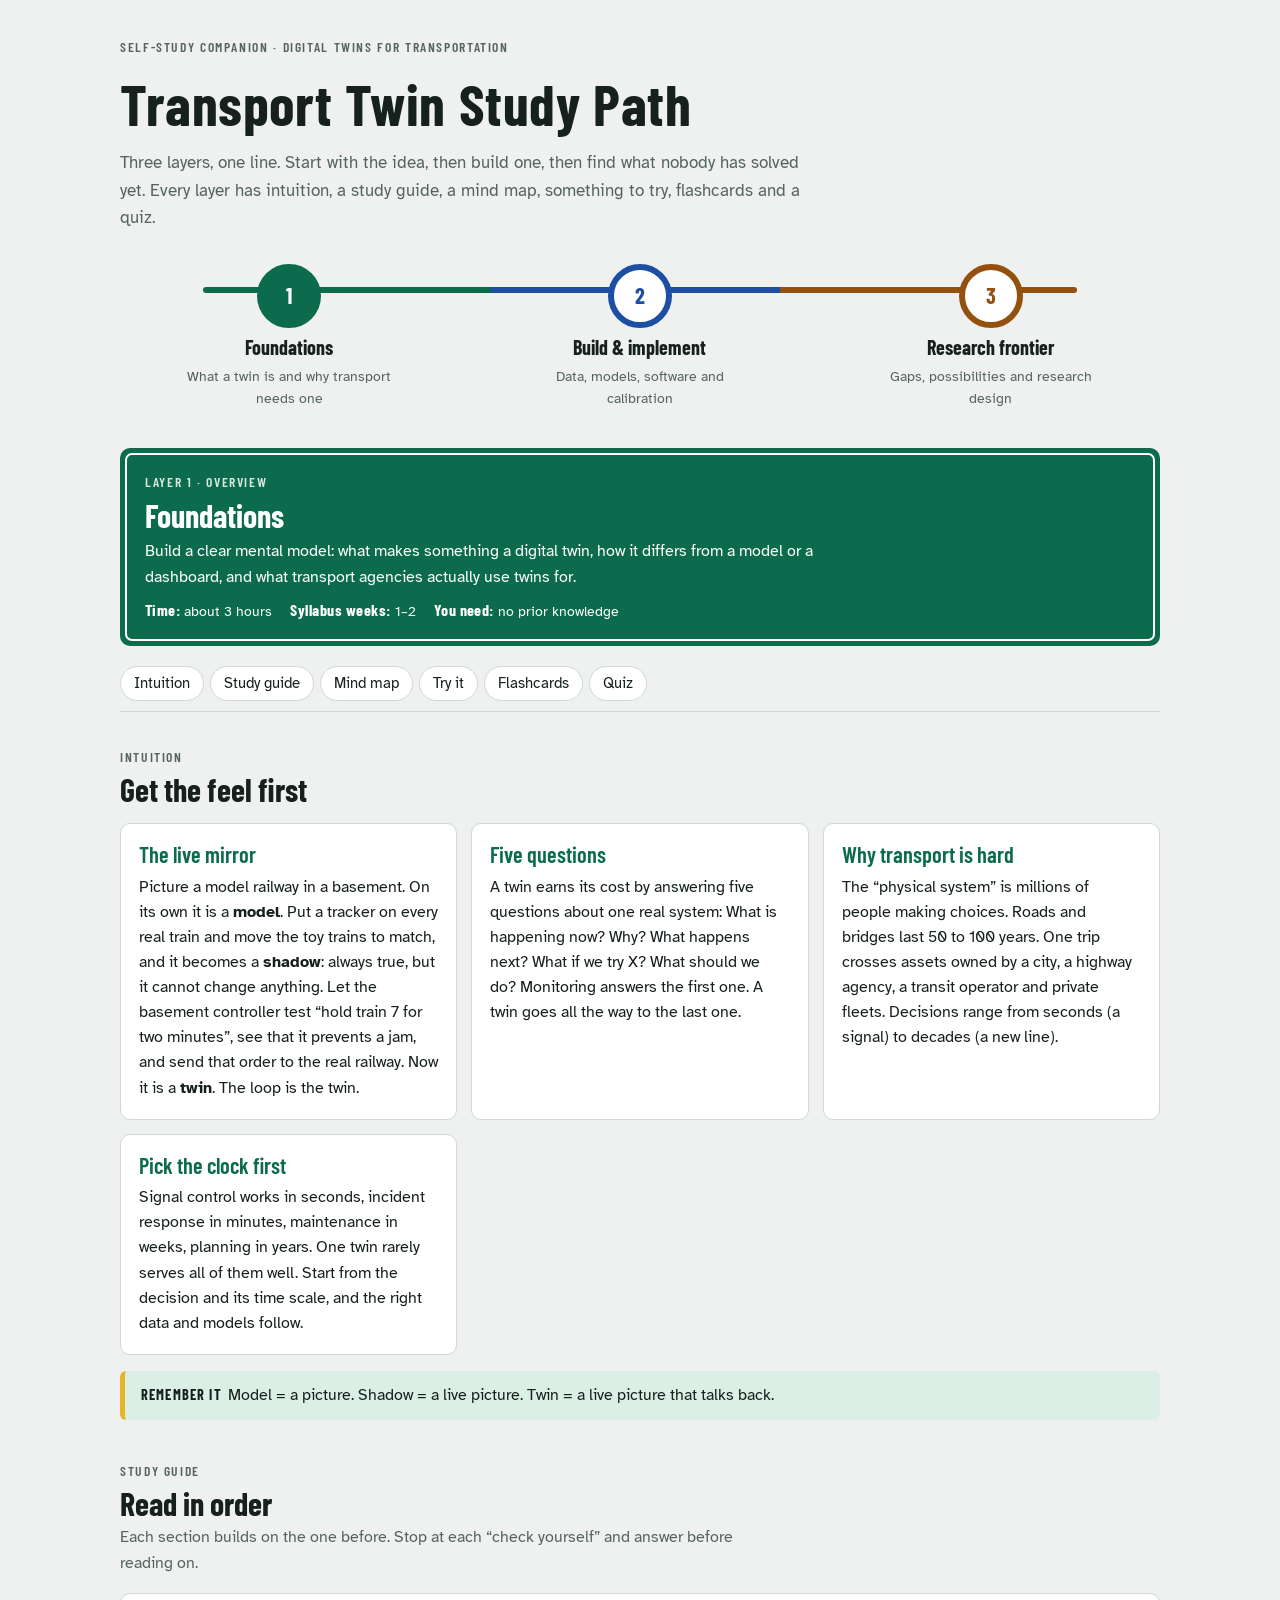
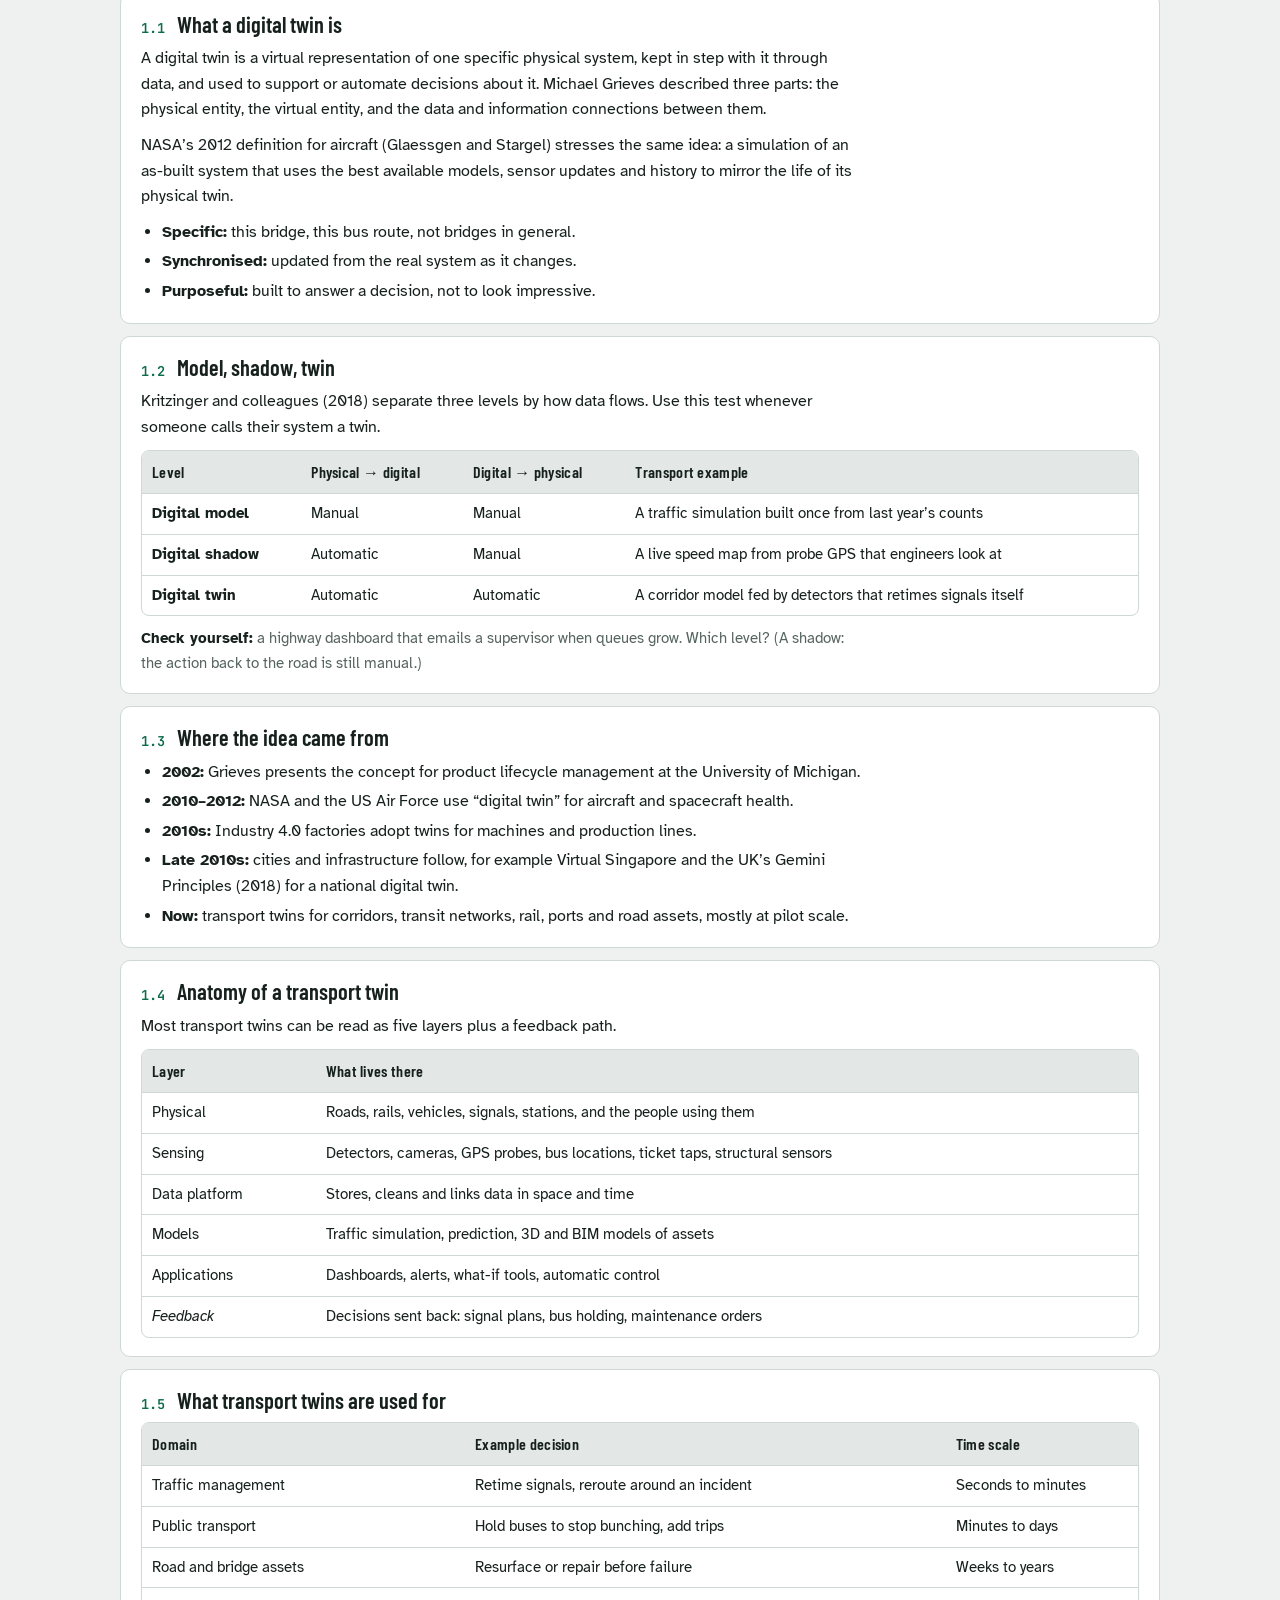
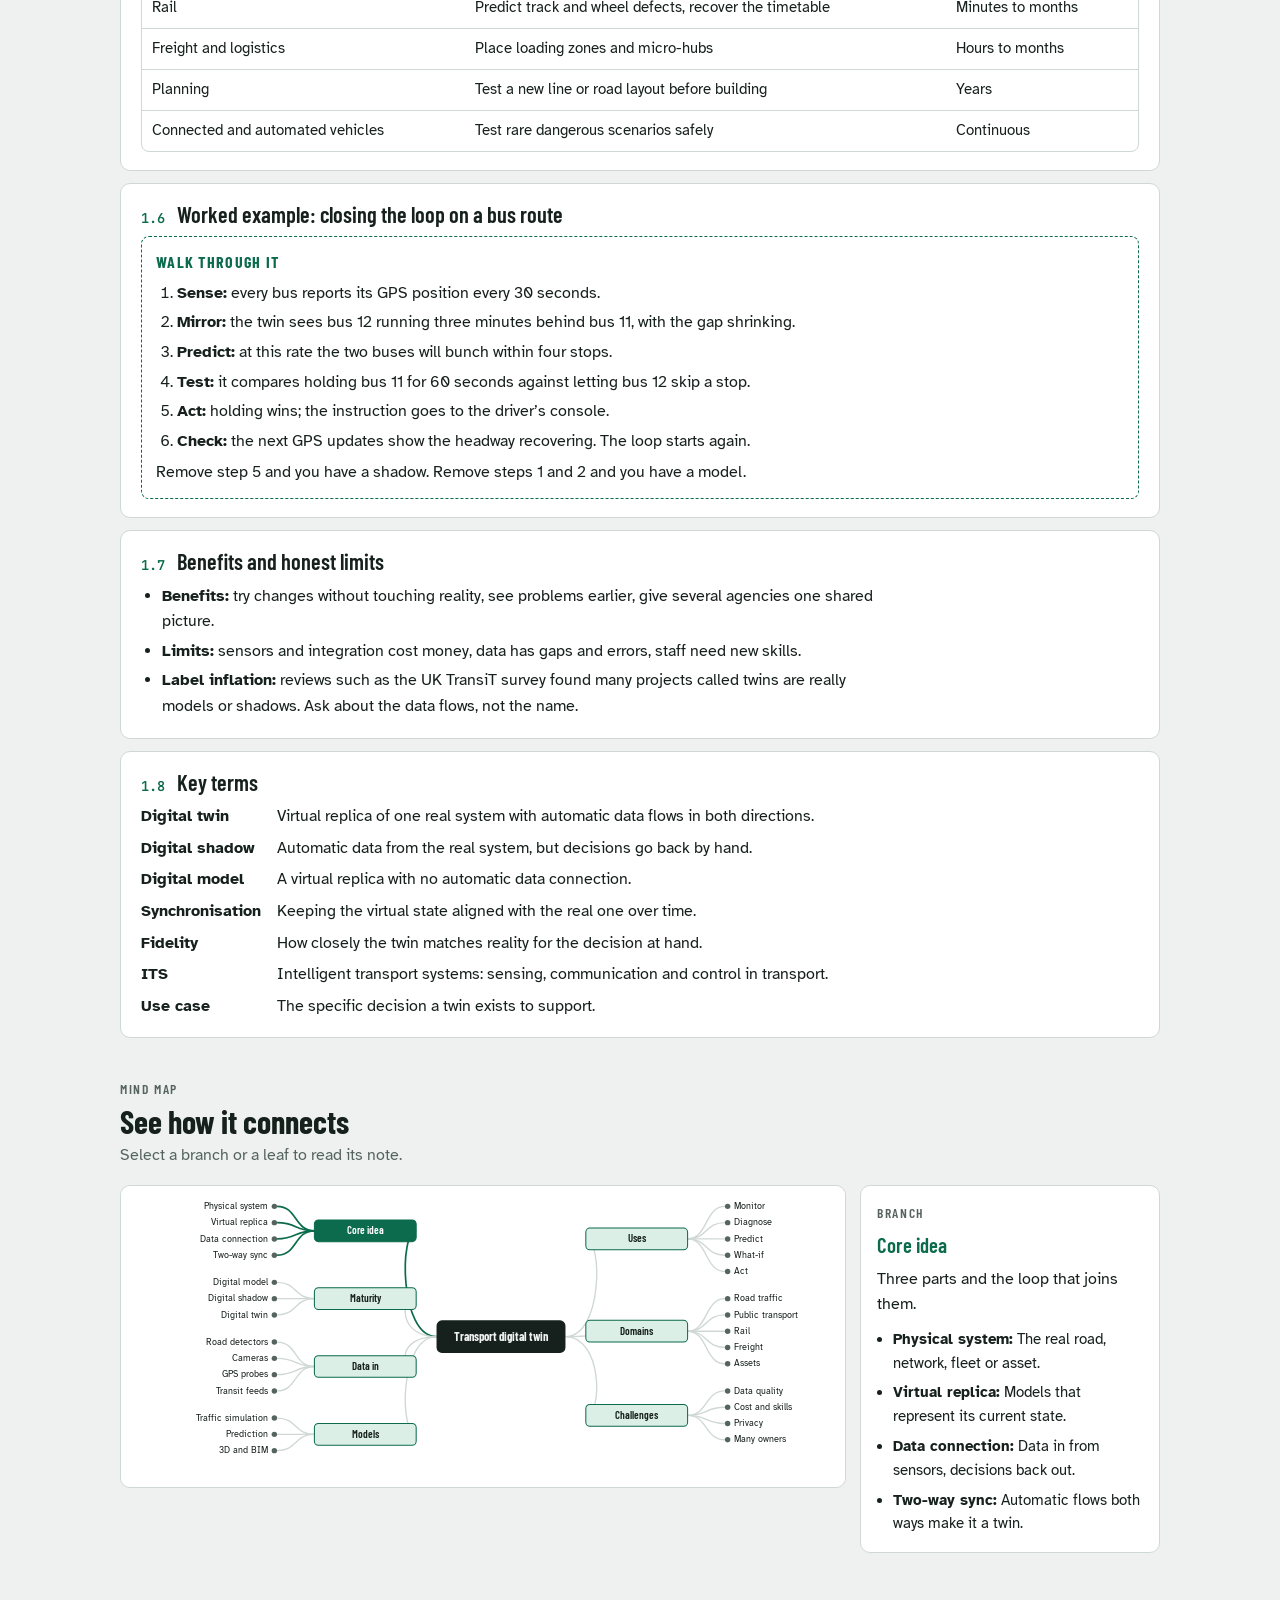
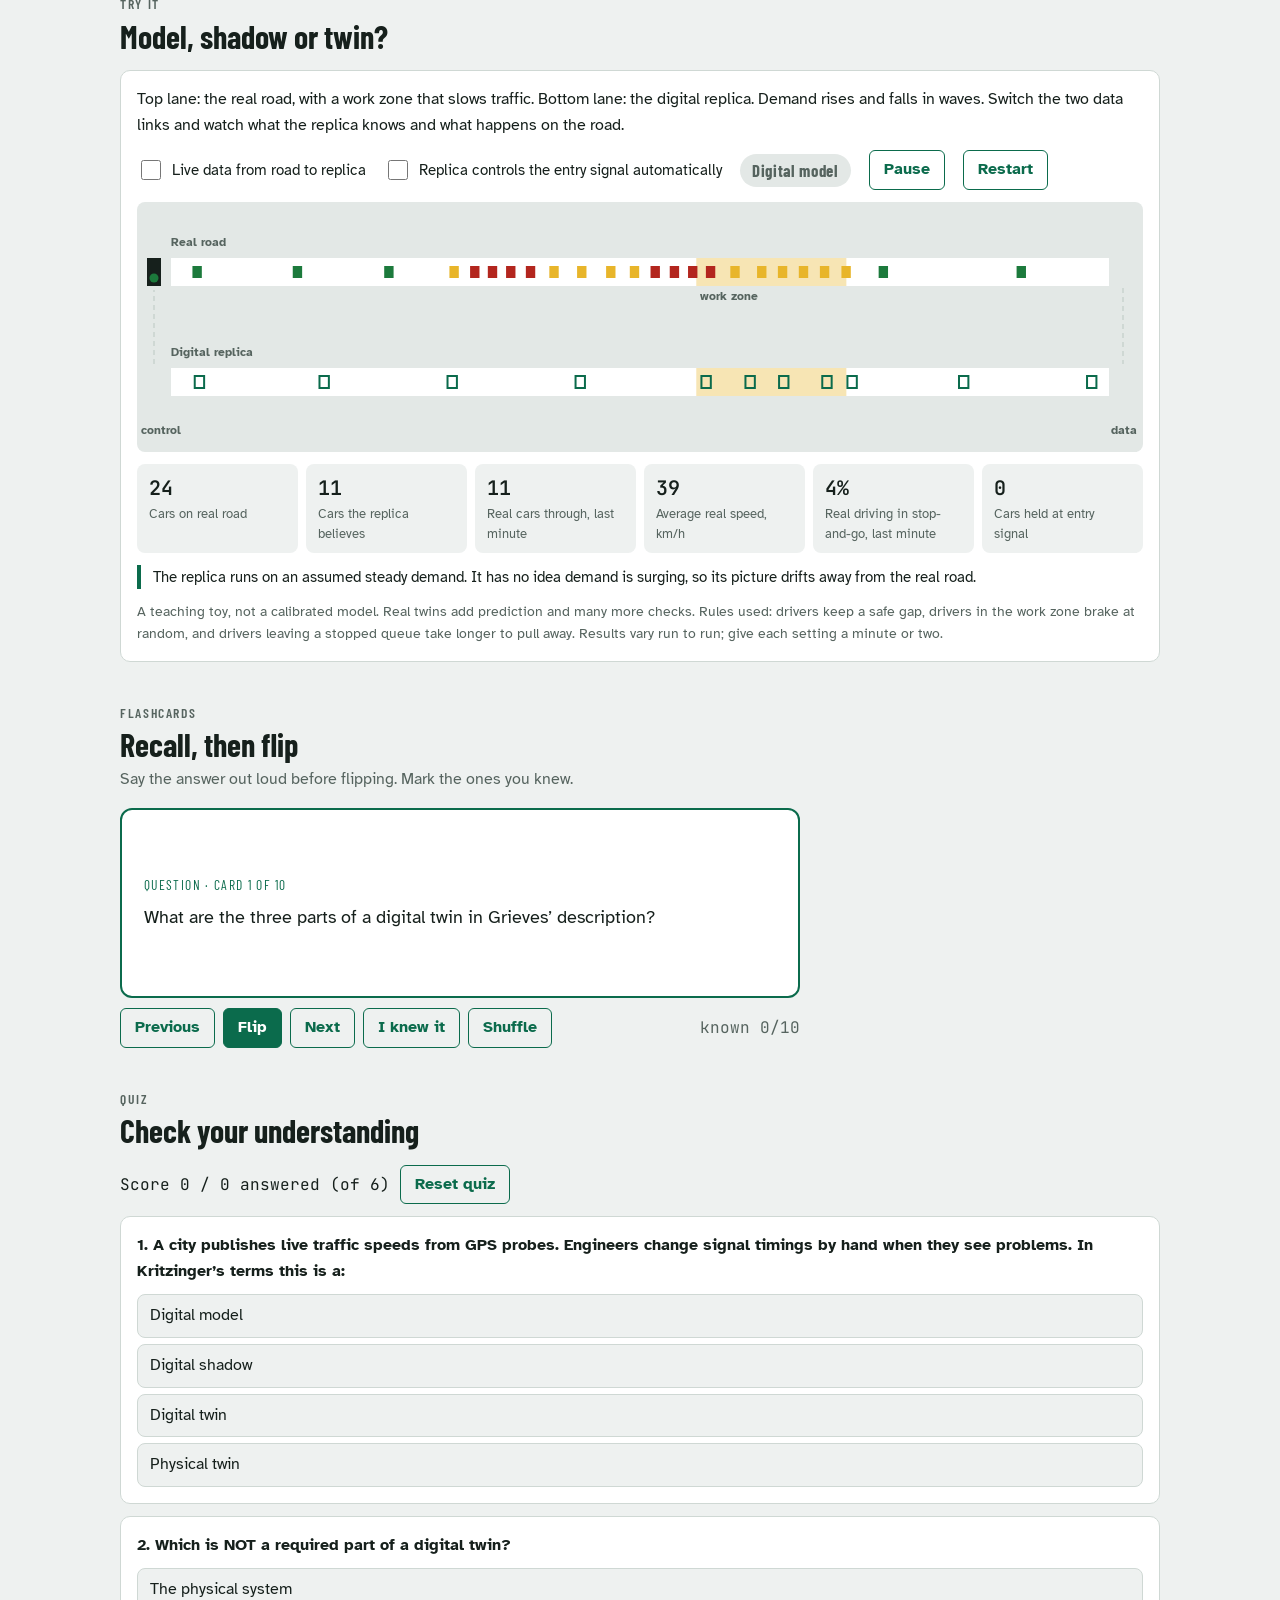
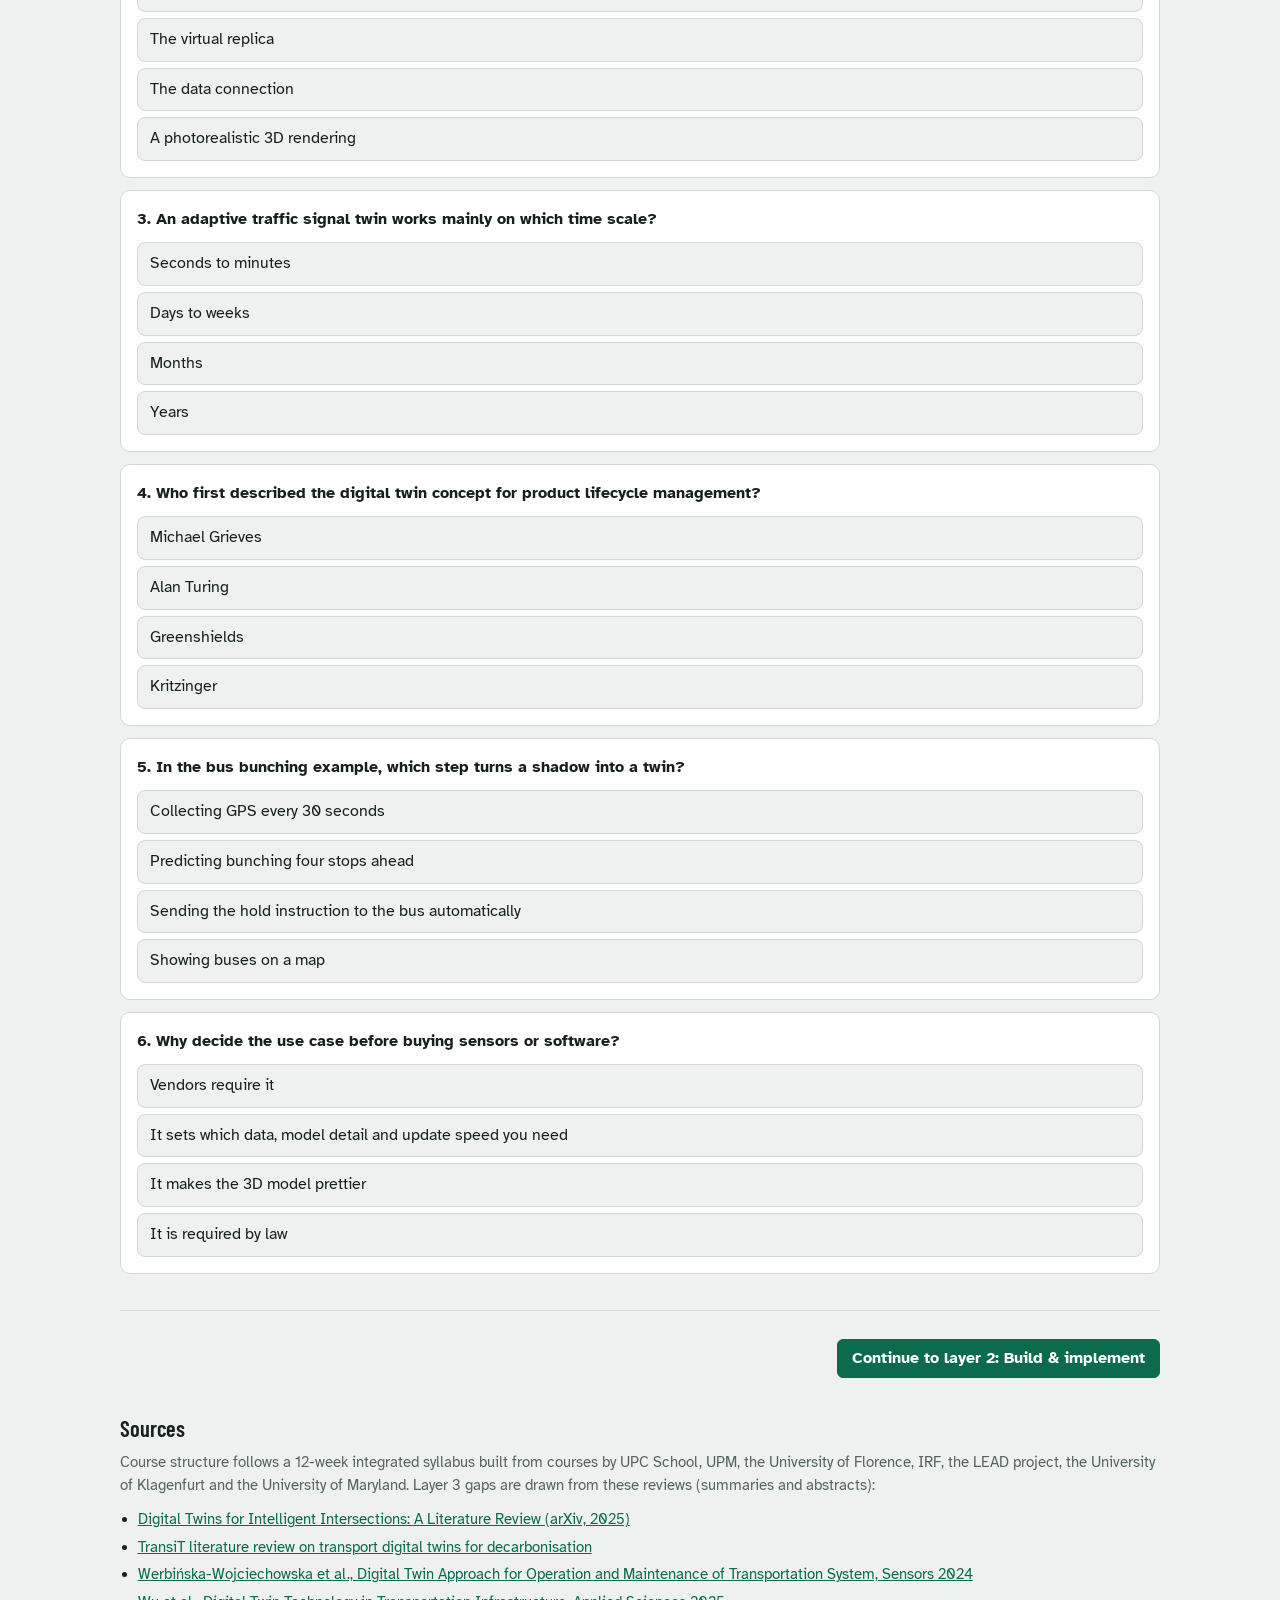
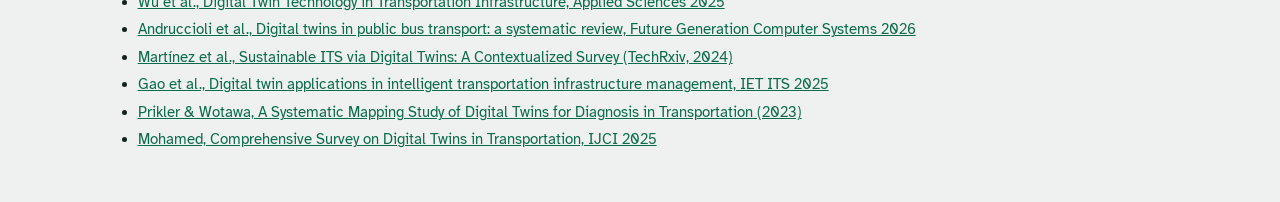
==== commit 1337230f: "Fix a/an wording in question builder" ====
--- a/index.html
+++ b/index.html
@@ -827,13 +827,14 @@
     freight:["urban freight zone","loading-zone allocation and delivery routing","delivery time, double-parking incidents and emissions","delivery vehicle GPS, loading-bay occupancy sensors, parcel volumes"],
     asset:["road and bridge asset network","inspection and maintenance timing","condition index and lifecycle cost","structural health sensors, pavement roughness, inspection records, IFC models"],
     cav:["connected and automated vehicle corridor","safety validation and cooperative control","time-to-collision conflicts and throughput","V2X messages, vehicle sensor logs, OpenDRIVE maps"]};
-  const GAP={g1:["Closing the loop",(d)=>`To what extent does automatic feedback from a ${d[0]} twin improve ${d[2]} compared with the same twin used as a shadow with manual decisions?`],
-    g2:["Data fusion",(d)=>`Which combination of ${d[3]} gives the most accurate real-time state estimate for a ${d[0]}, and how fast does accuracy fall as sources drop out?`],
-    g3:["Interoperability and federation",(d)=>`How can a ${d[0]} twin exchange state and decisions with neighbouring agencies’ twins through open standards, and what is lost in ${d[2]} without federation?`],
+  const art=w=>(/^[aeiou]/i.test(w)?"an ":"a ")+w;
+  const GAP={g1:["Closing the loop",(d)=>`To what extent does automatic feedback from ${art(d[0])} twin improve ${d[2]} compared with the same twin used as a shadow with manual decisions?`],
+    g2:["Data fusion",(d)=>`Which combination of ${d[3]} gives the most accurate real-time state estimate for ${art(d[0])}, and how fast does accuracy fall as sources drop out?`],
+    g3:["Interoperability and federation",(d)=>`How can ${art(d[0])} twin exchange state and decisions with neighbouring agencies’ twins through open standards, and what is lost in ${d[2]} without federation?`],
     g4:["Whole lifecycle",(d)=>`How can one ${d[0]} twin carry information from design and construction into operation, and how does that change decisions on ${d[1]}?`],
-    g5:["Human behaviour",(d)=>`How well do behavioural models inside a ${d[0]} twin reproduce how real users, including vulnerable road users, respond to changes in ${d[1]}?`],
-    g6:["Fidelity and trust",(d)=>`How should the accuracy and uncertainty of a ${d[0]} twin be measured and shown so that operators know when to trust its advice on ${d[1]}?`],
-    g7:["Security and privacy",(d)=>`What architecture lets a ${d[0]} twin use ${d[3]} without exposing individuals or control systems, and what does it cost in ${d[2]}?`],
+    g5:["Human behaviour",(d)=>`How well do behavioural models inside ${art(d[0])} twin reproduce how real users, including vulnerable road users, respond to changes in ${d[1]}?`],
+    g6:["Fidelity and trust",(d)=>`How should the accuracy and uncertainty of ${art(d[0])} twin be measured and shown so that operators know when to trust its advice on ${d[1]}?`],
+    g7:["Security and privacy",(d)=>`What architecture lets ${art(d[0])} twin use ${d[3]} without exposing individuals or control systems, and what does it cost in ${d[2]}?`],
     g8:["Scale and speed",(d)=>`Can an AI surrogate of the ${d[0]} simulation run faster than real time while keeping errors in ${d[2]} within operational limits?`],
     g9:["Organisation and skills",(d)=>`What organisational, procurement and skills conditions explain whether ${d[0]} twin pilots for ${d[1]} reach full operation?`]};
   const MET={sim:["Simulation experiment","Calibrate a SUMO or Aimsun model of a real site, validate it on held-out days, then compare scenarios across many random seeds.","Results depend on calibration quality; report GEH and travel-time fit."],
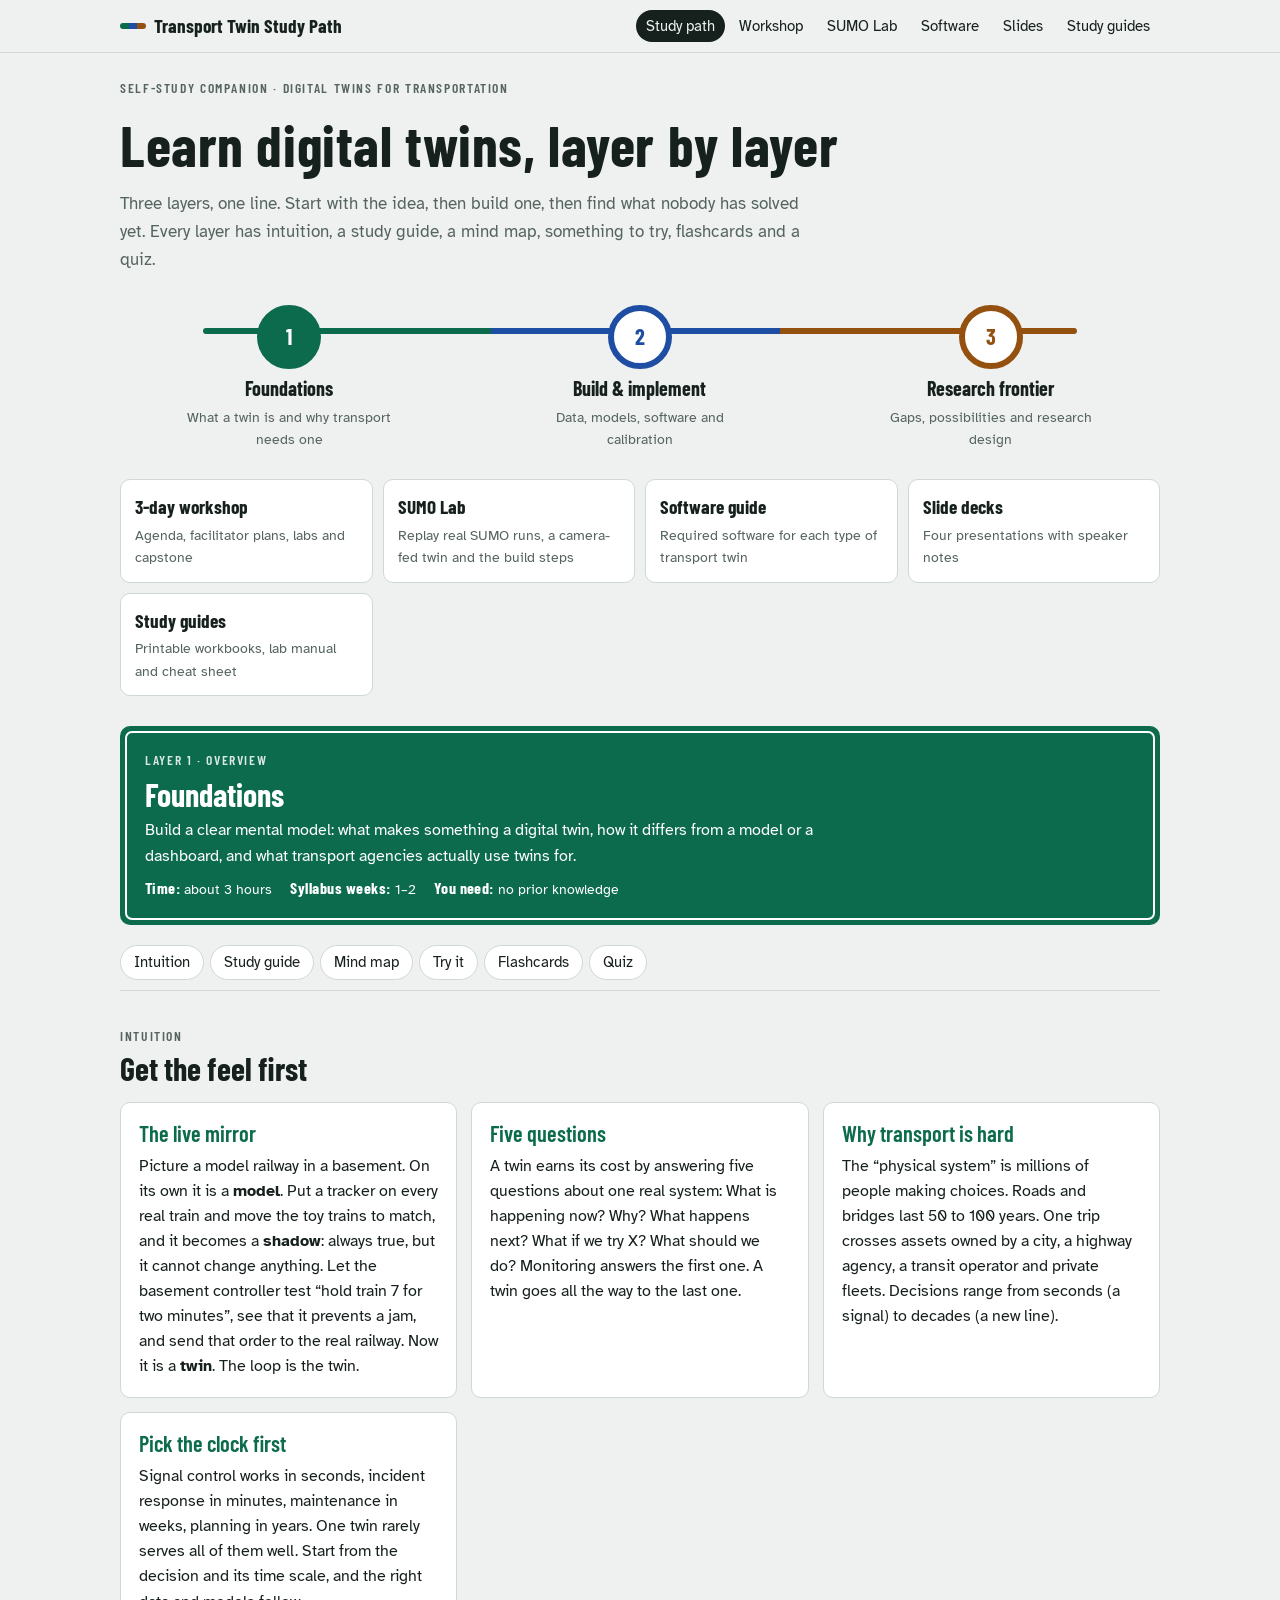
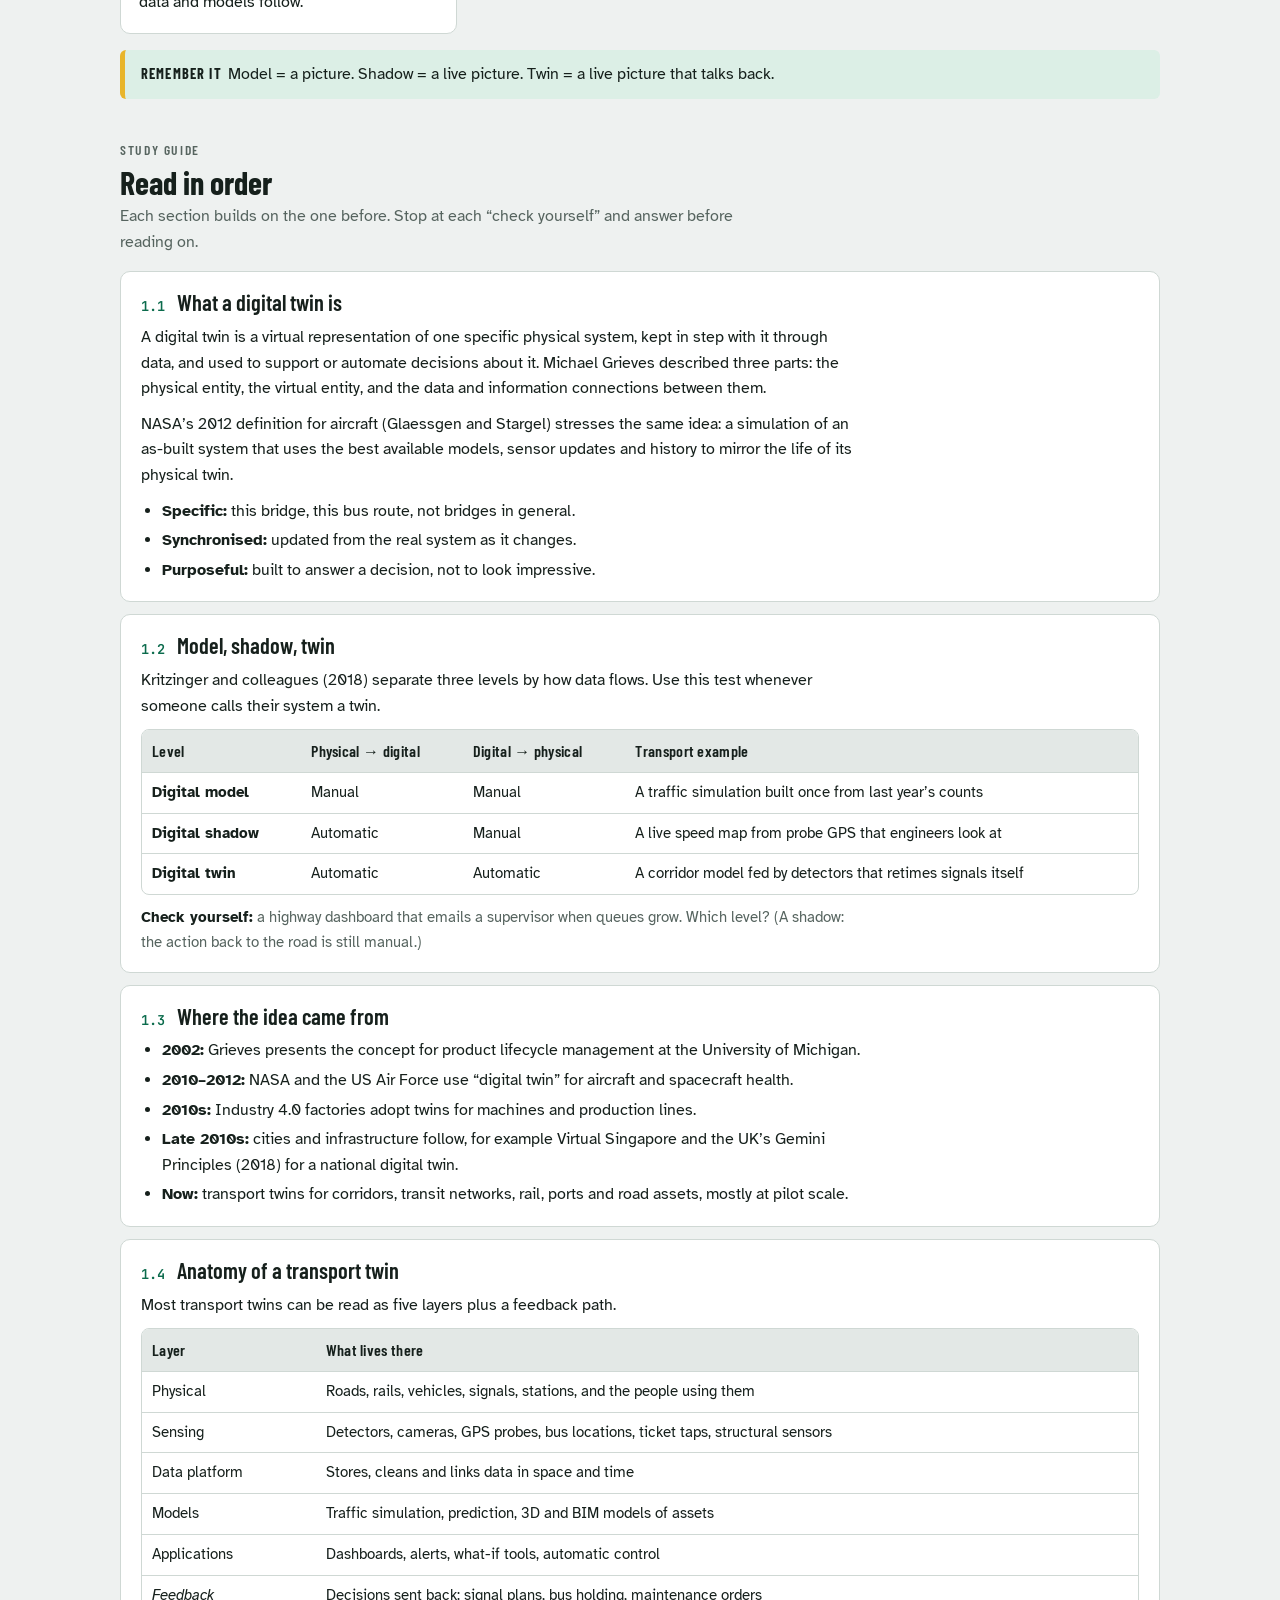
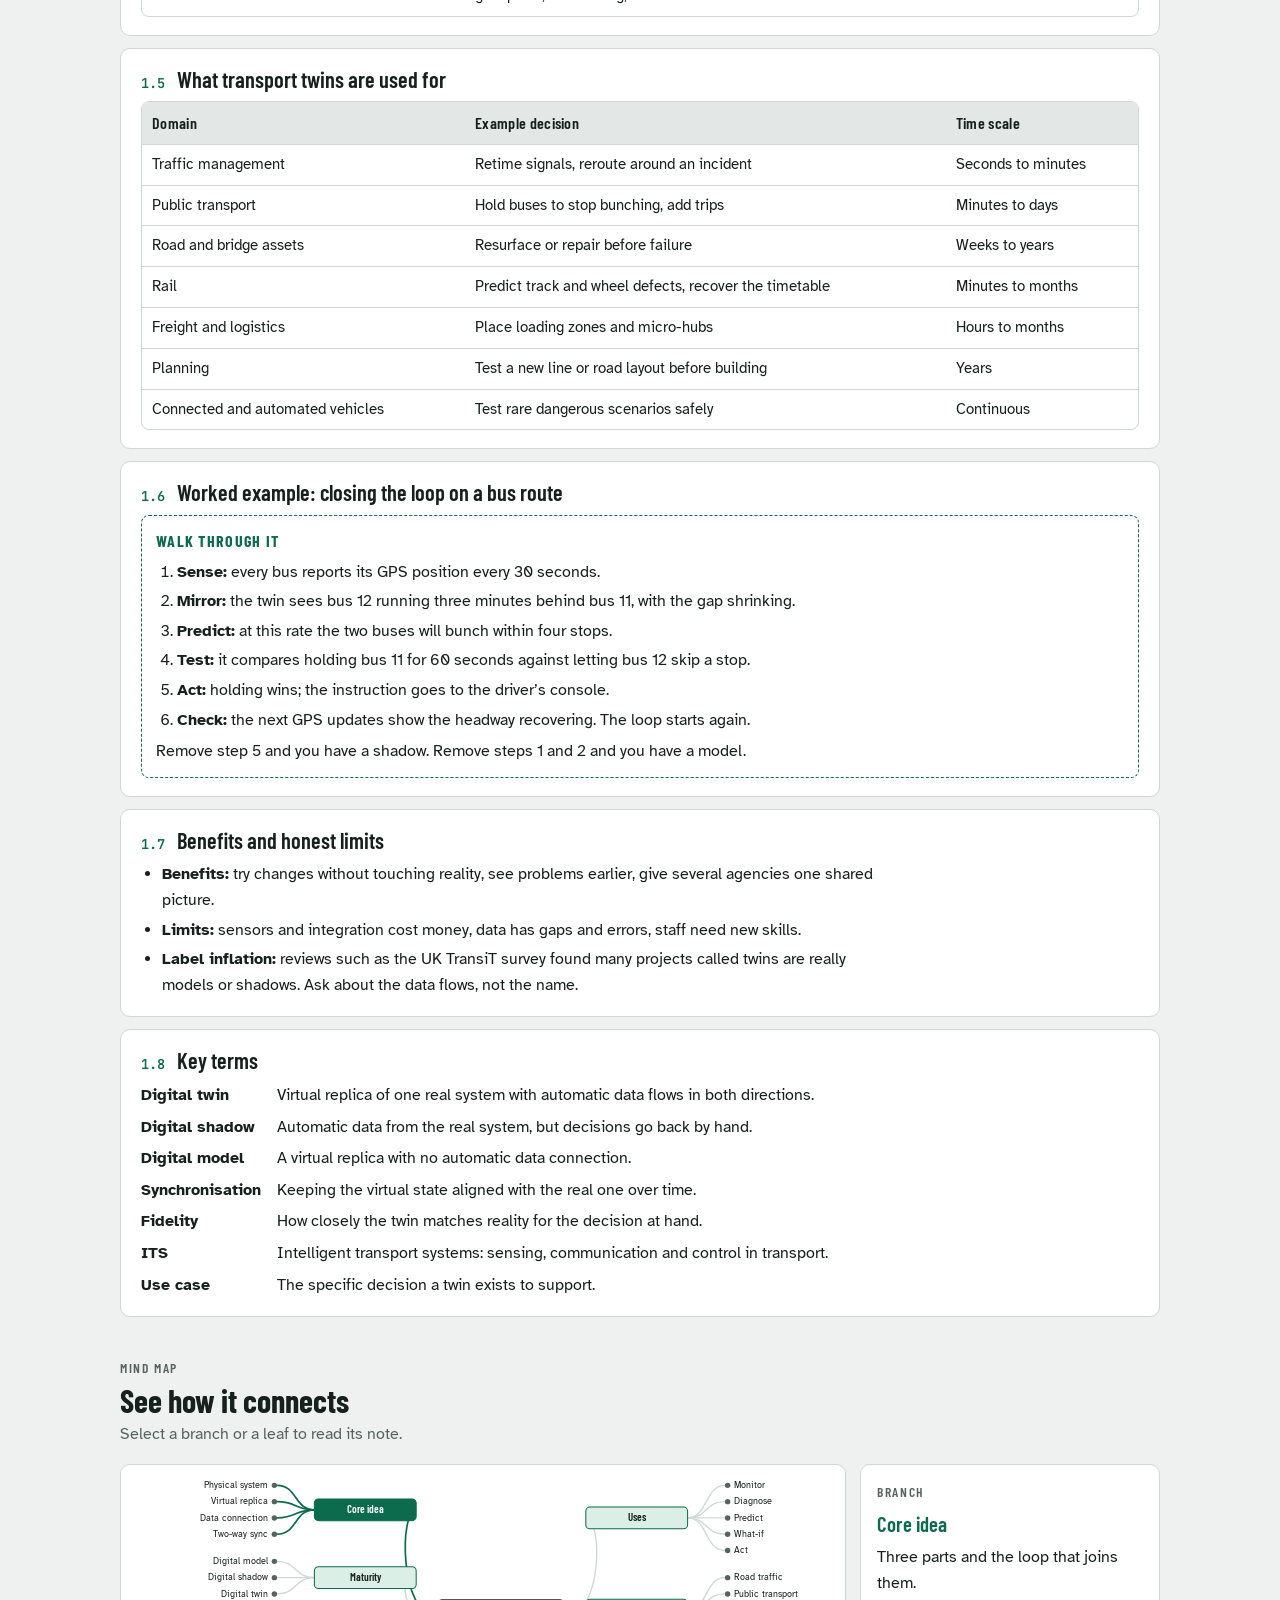
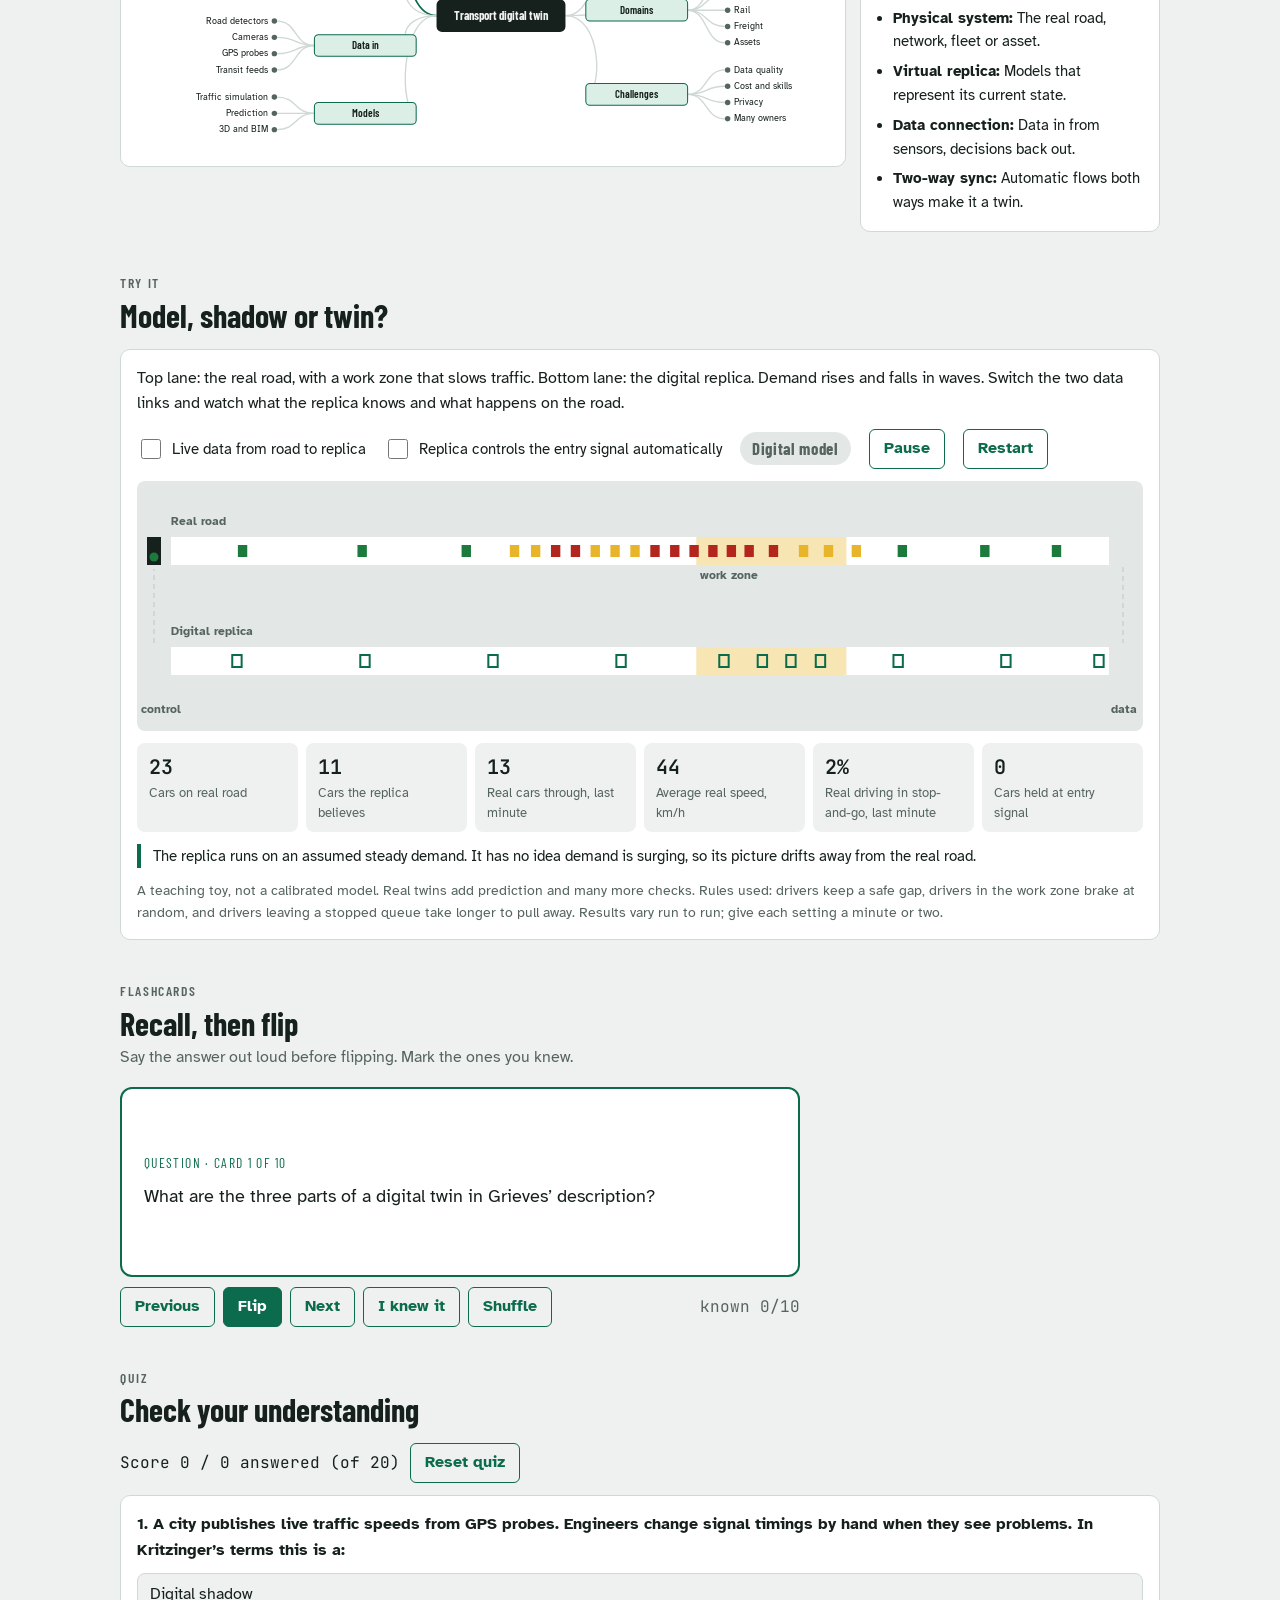
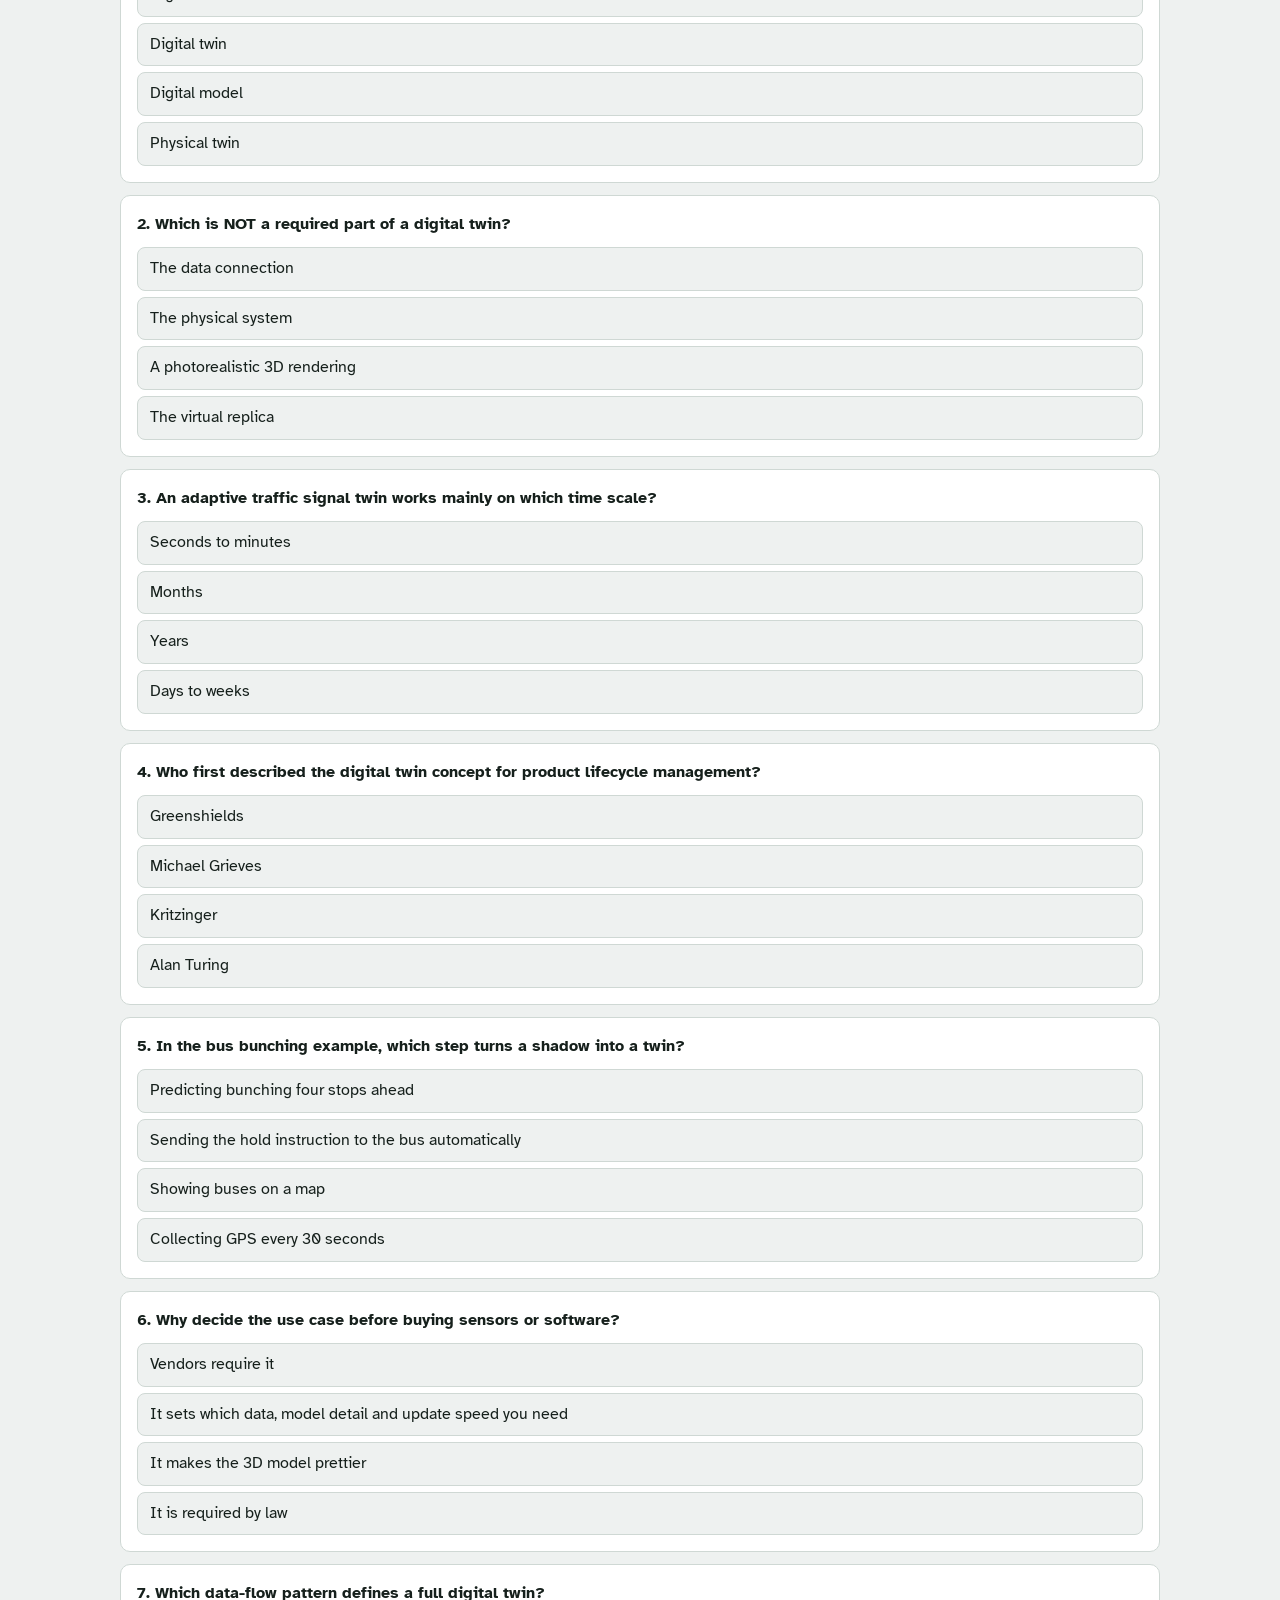
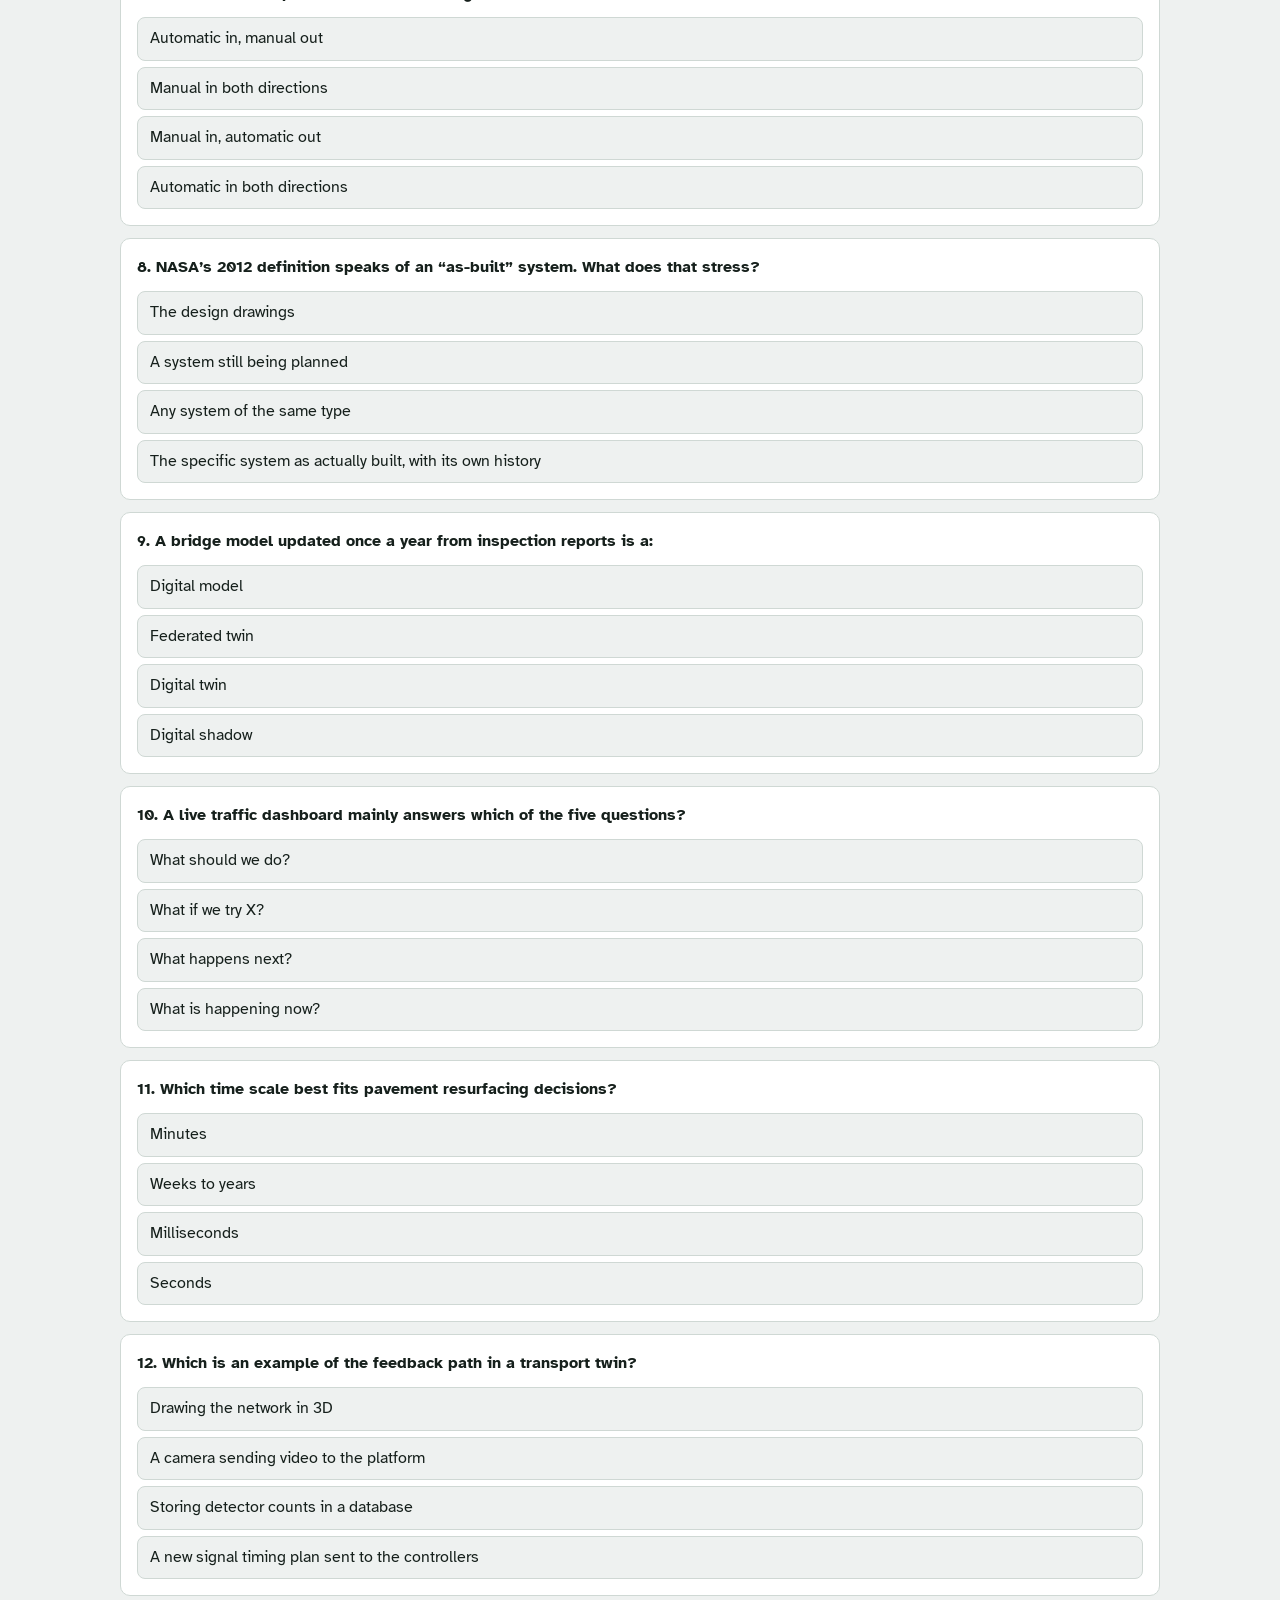
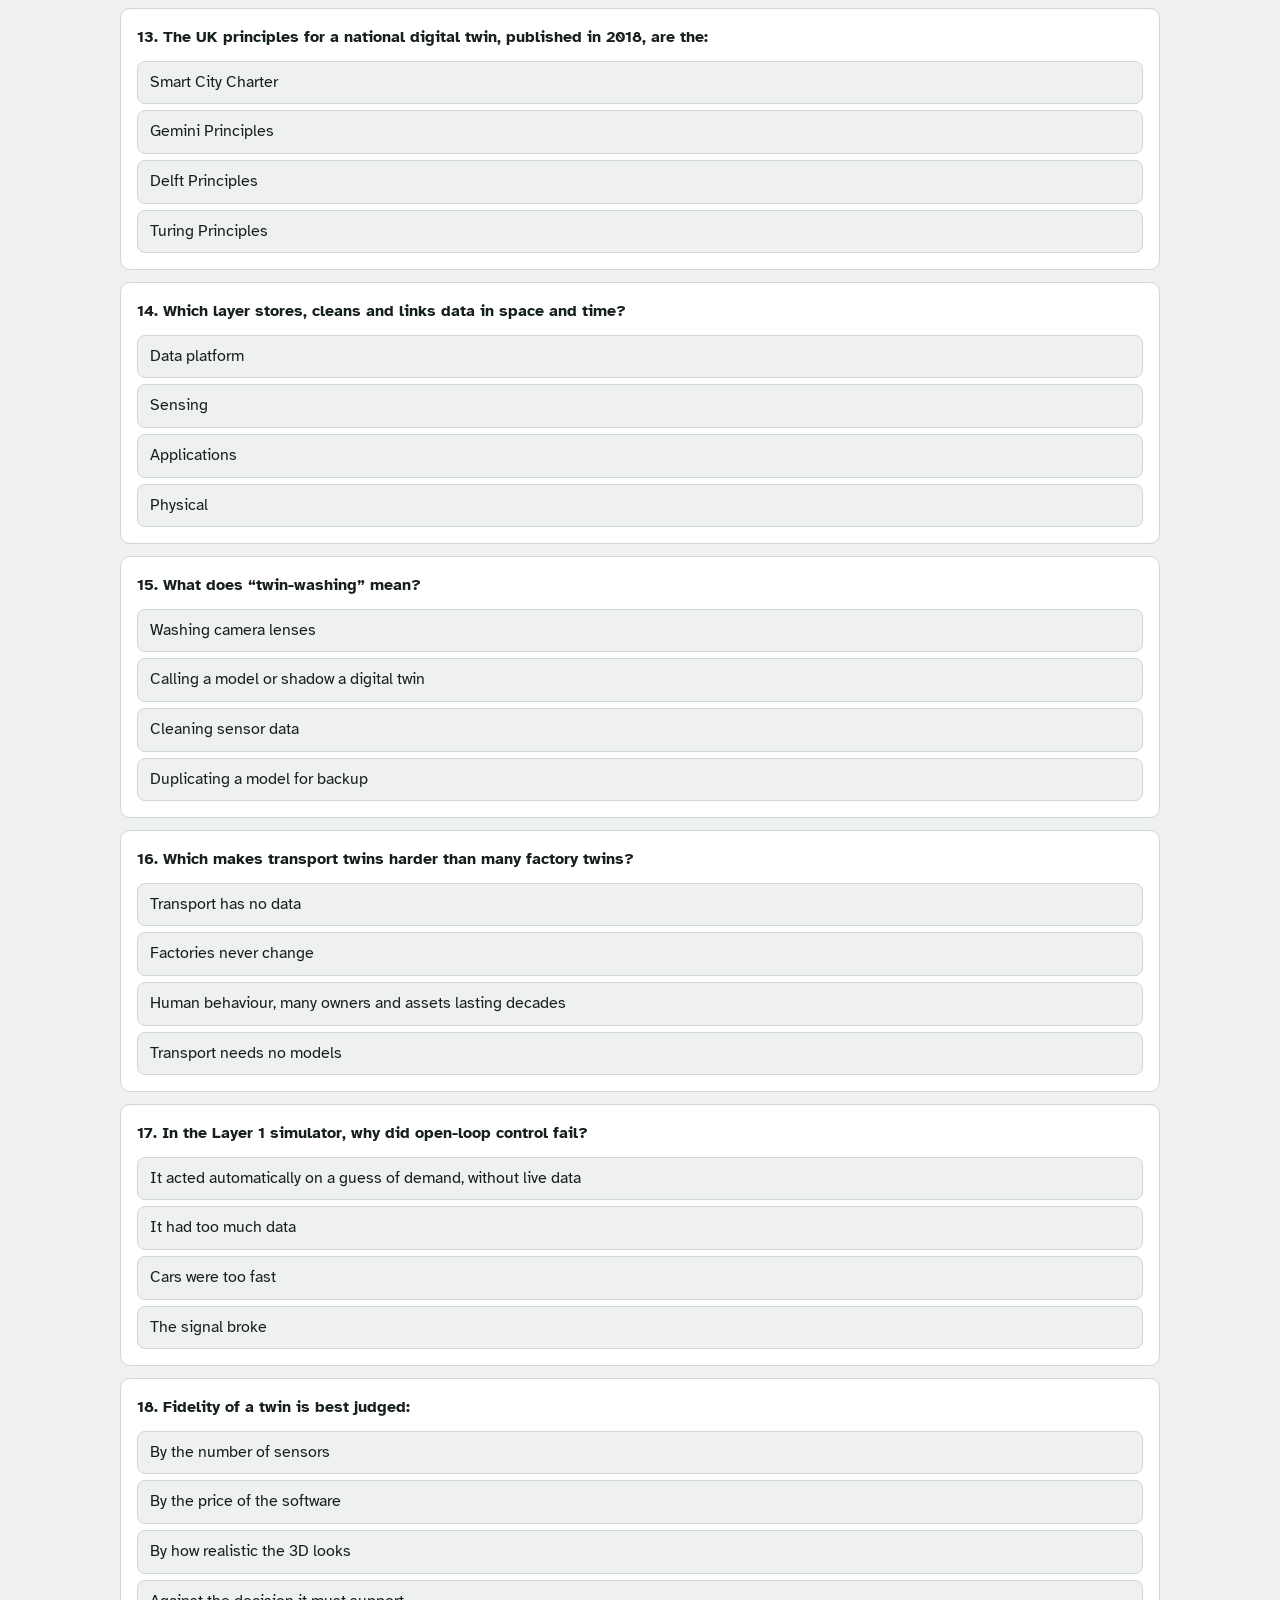
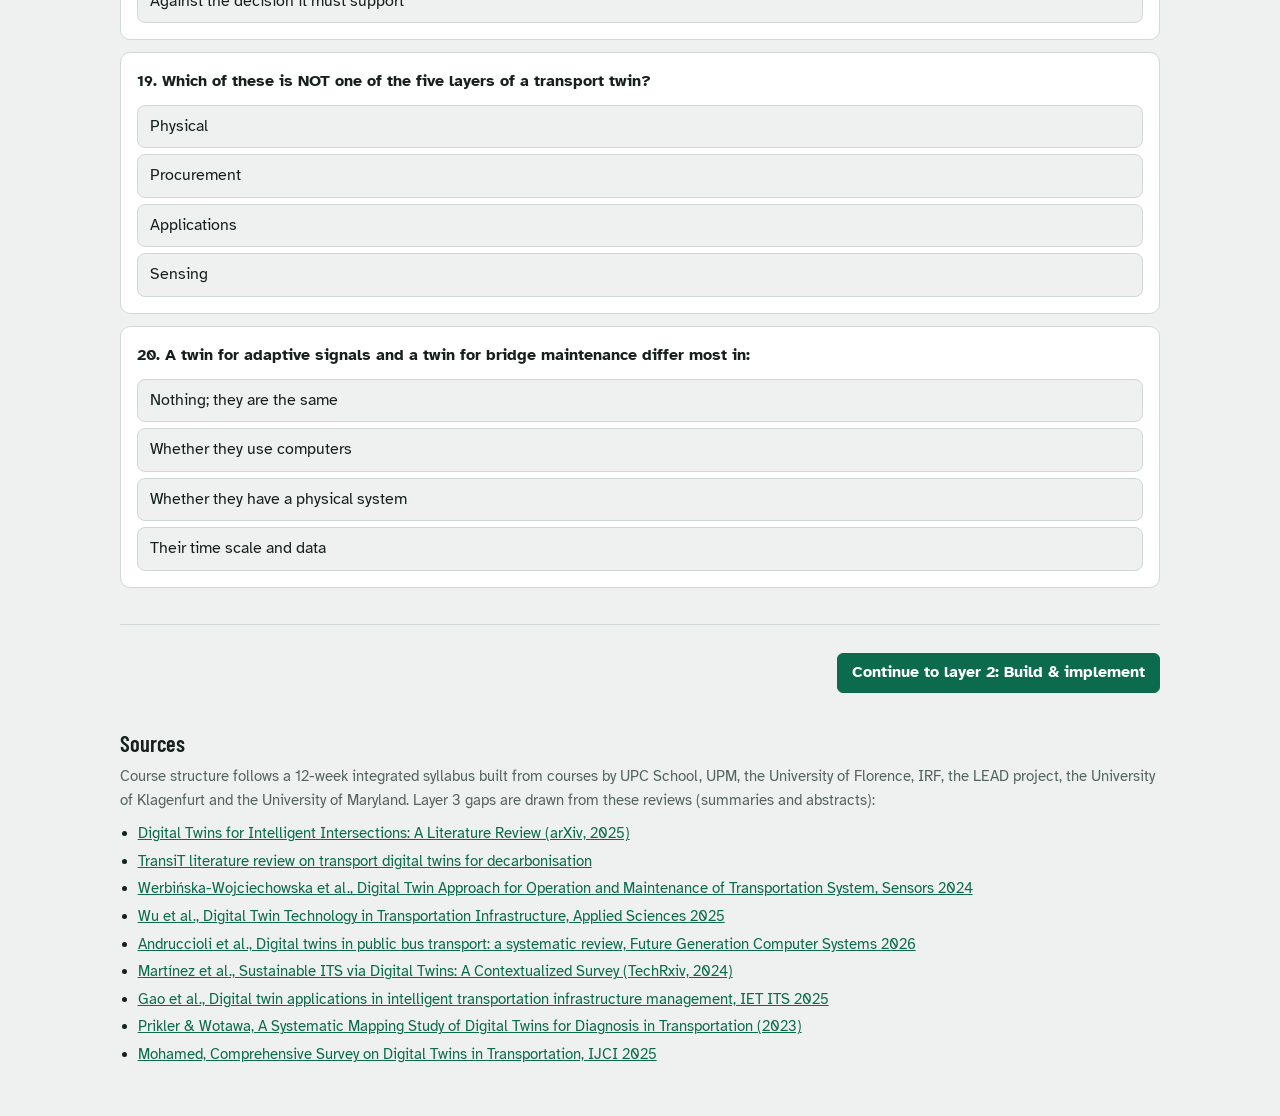
==== commit 7807d3e2: "Add workshop, SUMO Lab, software guide, slides, study guides; 20-question quizzes" ====
--- a/index.html
+++ b/index.html
@@ -4,7 +4,23 @@
 <meta charset="utf-8">
 <meta name="viewport" content="width=device-width, initial-scale=1, viewport-fit=cover">
 <meta name="description" content="A three-layer interactive study path on digital twins for transportation: foundations, building and implementing, and the research frontier.">
-<style>:root{color-scheme:light;padding-top:env(safe-area-inset-top,0px);padding-bottom:env(safe-area-inset-bottom,0px)}body{margin:0}img{max-width:100%}[hidden]{display:none!important}</style>
+<style>:root{color-scheme:light;padding-top:env(safe-area-inset-top,0px);padding-bottom:env(safe-area-inset-bottom,0px)}body{margin:0}img{max-width:100%}[hidden]{display:none!important}
+.sitebar{position:sticky;top:env(safe-area-inset-top,0px);z-index:7;background:var(--bg);border-bottom:1px solid var(--line);margin-left:calc(-1*max(16px,env(safe-area-inset-left,0px)));margin-right:calc(-1*max(16px,env(safe-area-inset-right,0px)));padding-left:max(16px,env(safe-area-inset-left,0px));padding-right:max(16px,env(safe-area-inset-right,0px))}
+.sitebar .in{max-width:1040px;margin:0 auto;display:flex;gap:6px 18px;align-items:center;flex-wrap:wrap;padding-block:10px}
+.sitebar .brand{font-family:var(--f-display);font-weight:700;font-size:1.2rem;text-decoration:none;color:var(--ink);margin-right:auto;display:flex;gap:8px;align-items:center}
+.sitebar .brand i{display:inline-block;width:26px;height:6px;border-radius:3px;background:linear-gradient(90deg,var(--l1) 0 33%,var(--l2) 33% 66%,var(--l3) 66%)}
+.sitebar nav{display:flex;gap:4px;flex-wrap:wrap}
+.sitebar nav a{text-decoration:none;color:var(--ink);padding:4px 10px;border-radius:999px;font-size:.95rem}
+.sitebar nav a:hover{background:var(--sunk)}
+.sitebar nav a[aria-current="page"]{background:var(--ink);color:var(--bg)}
+nav.secnav{top:calc(env(safe-area-inset-top,0px) + 52px)}
+@media (max-width:560px){nav.secnav{position:static}}
+.more{display:grid;grid-template-columns:repeat(auto-fit,minmax(min(100%,220px),1fr));gap:10px;margin-top:6px}
+.more a{display:grid;gap:2px;text-decoration:none;color:var(--ink);background:var(--surface);border:1px solid var(--line);border-radius:10px;padding:12px 14px}
+.more a:hover{border-color:var(--ink)}
+.more a b{font-family:var(--f-display);font-size:1.2rem}
+.more a span{font-size:.88rem;color:var(--muted)}
+</style>
 <title>Transport Twin Study Path</title>
 <link rel="preconnect" href="https://fonts.googleapis.com">
 <link rel="preconnect" href="https://fonts.gstatic.com" crossorigin>
@@ -49,7 +65,7 @@
 button{font:inherit;color:inherit;cursor:pointer}
 
 /* hero */
-header.hero{padding-block:36px 8px;display:grid;gap:14px}
+header.hero{padding-block:24px 8px;display:grid;gap:14px}
 .hero p.lede{max-width:62ch;color:var(--muted);font-size:1.08rem}
 .line{position:relative;display:grid;grid-template-columns:repeat(3,1fr);gap:12px;margin-top:18px}
 .line::before{content:"";position:absolute;left:8%;right:8%;top:23px;height:6px;border-radius:3px;
@@ -220,15 +236,26 @@
 
 </head>
 <body>
+<header class="sitebar"><div class="in">
+  <a class="brand" href="index.html"><i></i>Transport Twin Study Path</a>
+  <nav aria-label="Site"><a href="index.html" aria-current="page">Study path</a><a href="workshop.html">Workshop</a><a href="sumo.html">SUMO Lab</a><a href="software.html">Software</a><a href="slides.html">Slides</a><a href="guides.html">Study guides</a></nav>
+</div></header>
 <div class="wrap">
 <header class="hero">
   <span class="eyebrow">Self-study companion · Digital twins for transportation</span>
-  <h1>Transport Twin Study Path</h1>
+  <h1>Learn digital twins, layer by layer</h1>
   <p class="lede">Three layers, one line. Start with the idea, then build one, then find what nobody has solved yet. Every layer has intuition, a study guide, a mind map, something to try, flashcards and a quiz.</p>
   <div class="line" role="group" aria-label="Choose a layer">
     <button class="stop" data-layer="1" style="--c:var(--l1)" aria-pressed="true"><span class="dot">1</span><span class="nm">Foundations</span><span class="sub">What a twin is and why transport needs one</span></button>
     <button class="stop" data-layer="2" style="--c:var(--l2)" aria-pressed="false"><span class="dot">2</span><span class="nm">Build &amp; implement</span><span class="sub">Data, models, software and calibration</span></button>
     <button class="stop" data-layer="3" style="--c:var(--l3)" aria-pressed="false"><span class="dot">3</span><span class="nm">Research frontier</span><span class="sub">Gaps, possibilities and research design</span></button>
+  </div>
+  <div class="more">
+    <a href="workshop.html"><b>3-day workshop</b><span>Agenda, facilitator plans, labs and capstone</span></a>
+    <a href="sumo.html"><b>SUMO Lab</b><span>Replay real SUMO runs, a camera-fed twin and the build steps</span></a>
+    <a href="software.html"><b>Software guide</b><span>Required software for each type of transport twin</span></a>
+    <a href="slides.html"><b>Slide decks</b><span>Four presentations with speaker notes</span></a>
+    <a href="guides.html"><b>Study guides</b><span>Printable workbooks, lab manual and cheat sheet</span></a>
   </div>
 </header>
 
@@ -346,7 +373,21 @@
     ["An adaptive traffic signal twin works mainly on which time scale?",["Seconds to minutes","Days to weeks","Months","Years"],0,"Signal control reacts to queues as they form, so updates are needed in seconds to minutes."],
     ["Who first described the digital twin concept for product lifecycle management?",["Michael Grieves","Alan Turing","Greenshields","Kritzinger"],0,"Grieves presented the idea in 2002 at the University of Michigan."],
     ["In the bus bunching example, which step turns a shadow into a twin?",["Collecting GPS every 30 seconds","Predicting bunching four stops ahead","Sending the hold instruction to the bus automatically","Showing buses on a map"],2,"Automatic action back on the real system closes the loop."],
-    ["Why decide the use case before buying sensors or software?",["Vendors require it","It sets which data, model detail and update speed you need","It makes the 3D model prettier","It is required by law"],1,"The decision and its time scale drive every other design choice."]
+    ["Why decide the use case before buying sensors or software?",["Vendors require it","It sets which data, model detail and update speed you need","It makes the 3D model prettier","It is required by law"],1,"The decision and its time scale drive every other design choice."],
+    ["Which data-flow pattern defines a full digital twin?", ["Manual in both directions", "Automatic in, manual out", "Automatic in both directions", "Manual in, automatic out"], 2, "Kritzinger et al. (2018): only automatic flows both ways make a twin."],
+    ["NASA’s 2012 definition speaks of an “as-built” system. What does that stress?", ["The design drawings", "The specific system as actually built, with its own history", "Any system of the same type", "A system still being planned"], 1, "A twin mirrors one real instance, including its own wear and history."],
+    ["A bridge model updated once a year from inspection reports is a:", ["Digital model", "Digital shadow", "Digital twin", "Federated twin"], 0, "Data enters by hand once a year and nothing flows back automatically."],
+    ["A live traffic dashboard mainly answers which of the five questions?", ["What should we do?", "What if we try X?", "What happens next?", "What is happening now?"], 3, "Monitoring is the first question; a full twin goes all the way to acting."],
+    ["Which time scale best fits pavement resurfacing decisions?", ["Seconds", "Minutes", "Weeks to years", "Milliseconds"], 2, "Pavement deteriorates slowly; decisions are planned over weeks to years."],
+    ["Which is an example of the feedback path in a transport twin?", ["A camera sending video to the platform", "A new signal timing plan sent to the controllers", "Storing detector counts in a database", "Drawing the network in 3D"], 1, "Feedback means decisions going back to the physical system."],
+    ["The UK principles for a national digital twin, published in 2018, are the:", ["Gemini Principles", "Turing Principles", "Smart City Charter", "Delft Principles"], 0, "Published by the Centre for Digital Built Britain, grouped under purpose, trust and function."],
+    ["Which layer stores, cleans and links data in space and time?", ["Physical", "Sensing", "Data platform", "Applications"], 2, "The data platform sits between sensing and models."],
+    ["What does “twin-washing” mean?", ["Cleaning sensor data", "Calling a model or shadow a digital twin", "Duplicating a model for backup", "Washing camera lenses"], 1, "Label inflation is common; check the actual data flows."],
+    ["Which makes transport twins harder than many factory twins?", ["Transport has no data", "Human behaviour, many owners and assets lasting decades", "Factories never change", "Transport needs no models"], 1, "Open systems with people and several organisations are harder to mirror and control."],
+    ["In the Layer 1 simulator, why did open-loop control fail?", ["The signal broke", "It acted automatically on a guess of demand, without live data", "It had too much data", "Cars were too fast"], 1, "Acting without seeing reality is not a twin; it can make things worse."],
+    ["Fidelity of a twin is best judged:", ["By how realistic the 3D looks", "Against the decision it must support", "By the number of sensors", "By the price of the software"], 1, "Enough fidelity for the decision is the goal, not maximum detail."],
+    ["Which of these is NOT one of the five layers of a transport twin?", ["Physical", "Sensing", "Procurement", "Applications"], 2, "The layers are physical, sensing, data platform, models and applications, plus feedback."],
+    ["A twin for adaptive signals and a twin for bridge maintenance differ most in:", ["Their time scale and data", "Whether they use computers", "Whether they have a physical system", "Nothing; they are the same"], 0, "Seconds versus years, queues versus structural condition."]
   ]
 },
 2:{
@@ -478,7 +519,21 @@
     ["You must model lane changing near a motorway on-ramp. Which level?",["Macroscopic","Mesoscopic","Microscopic","Regional demand model"],2,"Lane changing is a vehicle-level interaction, so microscopic."],
     ["What does TraCI let you do?",["Draw 3D city models","Read and control a running SUMO simulation from code","Convert GTFS to NeTEx","Encrypt detector data"],1,"TraCI is the control interface that links SUMO to your twin logic."],
     ["Which best describes data assimilation?",["Deleting outliers","Combining model predictions with new observations to update the state","Buying more sensors","Converting units"],1,"It is how sparse data plus a model gives a full, current picture."],
-    ["The recommended first deployment stage is:",["Full automatic control on day one","A shadow with a trusted data pipeline and a clear use case","A photorealistic 3D model","Buying a commercial platform"],1,"Prove the data and the use case first, then add models and control."]
+    ["The recommended first deployment stage is:",["Full automatic control on day one","A shadow with a trusted data pipeline and a clear use case","A photorealistic 3D model","Buying a commercial platform"],1,"Prove the data and the use case first, then add models and control."],
+    ["Density is 30 veh/km and speed 60 km/h. What is the flow?", ["90 veh/h", "900 veh/h", "1,800 veh/h", "3,600 veh/h"], 2, "q = k × v = 30 × 60 = 1,800 veh/h."],
+    ["Above critical density, adding more vehicles to a lane will:", ["Raise flow", "Lower flow", "Not change flow", "Raise speed"], 1, "That is the congested branch of the fundamental diagram."],
+    ["UK guidance accepts a model when GEH is below 5 on at least:", ["50% of counted links", "70% of counted links", "85% of counted links", "100% of counted links"], 2, "DMRB and TAG M3.1 use the 85% rule."],
+    ["Why is GEH preferred to a plain percentage error?", ["It is always smaller", "It treats small and large flows fairly", "It needs no counts", "It ignores outliers"], 1, "A 10% error on 100 veh/h matters less than on 2,000 veh/h; GEH reflects that."],
+    ["Which source gives speeds across most of a network without roadside installation?", ["Inductive loops", "Probe GPS (floating car data)", "Radar", "Pneumatic tubes"], 1, "Probe data comes from vehicles and phones; it is usually bought in."],
+    ["Detector occupancy is:", ["The number of lanes", "The share of time a vehicle is over the detector", "The detector’s age", "Average speed"], 1, "Occupancy is a practical proxy for density."],
+    ["Which lightweight publish–subscribe protocol is common for sensors?", ["SMTP", "MQTT", "FTP", "DNS"], 1, "MQTT brokers such as Mosquitto carry small messages reliably."],
+    ["What does PostGIS add to PostgreSQL?", ["Video storage", "Spatial data types and queries", "Machine learning", "Signal control"], 1, "Spatial queries are essential for networks and assets."],
+    ["Which open-source simulator models whole-day travel of individual agents across a city?", ["MATSim", "Vissim", "OpenTrack", "CloudCompare"], 0, "MATSim is agent-based and open source."],
+    ["A twin must decide every 2 s but its loop takes 2.4 s. The best first fix is:", ["Ignore it", "Shorten the look-ahead or use a faster surrogate model", "Add more cameras", "Update less often"], 1, "Cut the slowest step; the decision clock is fixed."],
+    ["Which standard covers BIM for roads, rail and bridges?", ["IFC 4.3", "GTFS", "MQTT", "DATEX II"], 0, "IFC 4.3 extended IFC to infrastructure."],
+    ["A rolling horizon means:", ["Simulating once a year", "Repeatedly simulating the next period from the current state", "Never updating the model", "Rolling back software versions"], 1, "For example every 5 minutes, simulate the next 30."],
+    ["In the rollout, the “human in the loop” stage means:", ["Operators are removed", "The twin recommends and operators decide", "Humans count cars by hand", "The twin controls everything"], 1, "It builds trust and logs evidence before automation."],
+    ["NTCIP 1202 is used to:", ["Exchange transit timetables", "Communicate with traffic signal controllers", "Store 3D city models", "Encrypt video"], 1, "It defines standard objects for actuated signal controllers."]
   ]
 },
 3:{
@@ -580,7 +635,21 @@
     ["Wu et al. (2025) identified which gap for transport infrastructure twins?",["Too many standards","Lack of a framework across the full lifecycle","Too much open data","No 3D models exist"],1,"Research tends to cover single phases rather than the whole lifecycle."],
     ["In a systematic review, studies should be classified by:",["The words in their title","Their actual data flows","The journal’s impact factor","The software they used"],1,"Label inflation is common, so classify by what the system actually does."],
     ["Which dataset is a drone-recorded highway trajectory set?",["GTFS","METR-LA","highD","IFC 4.3"],2,"highD contains trajectories recorded by drone on German highways."],
-    ["A main threat to validity in a before–after field pilot is:",["Too many random seeds","Demand changing between the two periods","Using GEH","Using open-source software"],1,"Changes in demand can be mistaken for the effect of the twin; use control sites or alternating days."]
+    ["A main threat to validity in a before–after field pilot is:",["Too many random seeds","Demand changing between the two periods","Using GEH","Using open-source software"],1,"Changes in demand can be mistaken for the effect of the twin; use control sites or alternating days."],
+    ["A federated digital twin is:", ["One very large twin", "Several organisations’ twins exchanging state and decisions under shared rules", "A twin with no data", "A backup copy"], 1, "Federation links twins across agencies and modes."],
+    ["Physics-informed machine learning in traffic means:", ["Using physics textbooks", "Learning models constrained by laws such as vehicle conservation", "Only using simulation", "Removing data"], 1, "The physics constraint reduces the data needed and avoids impossible predictions."],
+    ["METR-LA and PEMS-BAY are:", ["Bridge datasets", "Highway detector speed benchmarks", "Bus timetables", "3D city models"], 1, "They are standard benchmarks for traffic prediction."],
+    ["NGSIM contains:", ["Vehicle trajectories extracted from video on US highways", "Airport schedules", "Rail track geometry", "Survey answers"], 0, "For example US-101 and I-80 trajectories."],
+    ["Which method builds an artefact and evaluates it with users in iterations?", ["Design science", "Systematic review", "Case study", "Survey"], 0, "Design science research is common for twin prototypes."],
+    ["Which is a safety surrogate measure?", ["Time-to-collision", "Average speed", "Number of lanes", "Fuel price"], 0, "Conflicts are measured instead of waiting for crashes."],
+    ["Andruccioli et al. (2026) found twins for which mode underexplored?", ["Private cars", "Bus-based public transport", "Aircraft", "Bicycles"], 1, "Bus transit twin research is fragmented."],
+    ["Why run a simulation with several random seeds?", ["To make it slower", "Because one seed can favour one controller by chance", "Seeds improve graphics", "It is required by SUMO"], 1, "Report the mean and the range, as the SUMO Lab does."],
+    ["In the SUMO Lab, a twin tuned on one seed did worse on new seeds. This is:", ["Calibration", "Overfitting", "Validation", "Federation"], 1, "Tune on training seeds and report results on held-out seeds."],
+    ["The main benefit of federated learning for transport agencies is:", ["Faster cars", "Learning across agencies without pooling raw personal data", "Cheaper sensors", "No need for models"], 1, "Models travel; raw data stays with its owner."],
+    ["A strong research question names:", ["Only the software", "The decision, the gap and the evidence", "Only the city", "The budget"], 1, "Without all three it is a project description."],
+    ["Usability scores such as SUS measure which evaluation dimension?", ["Fidelity", "Timeliness", "Acceptance", "Robustness"], 2, "Operator trust and usability decide whether a twin gets used."],
+    ["A main threat to validity of a simulation-only study is:", ["Too many charts", "Results depend on calibration quality", "Using Python", "Too few authors"], 1, "Calibrate and validate on separate data, and say so."],
+    ["Why did camera detection fall at high demand in the SUMO Lab?", ["The camera turned off", "Longer queues hide cars behind each other (occlusion)", "Cars drove faster", "The network changed"], 1, "Detection fell from about 84% at low demand to about 56% at high demand."]
   ]
 }
 };
@@ -660,7 +729,11 @@
 }
 
 /* quiz */
-function renderQuiz(Q){
+function renderQuiz(Q0){
+  /* shuffle each question's options so the right answer is not always in the same place */
+  const Q=Q0.map((q,qi)=>{let seed=(qi+1)*9301+q[0].length*49297; const rnd=()=>(seed=(seed*16807)%2147483647)/2147483647;
+    const order=q[1].map((_,i)=>i); for(let k=order.length-1;k>0;k--){const r=Math.floor(rnd()*(k+1));[order[k],order[r]]=[order[r],order[k]];}
+    return [q[0],order.map(i=>q[1][i]),order.indexOf(q[2]),q[3]];});
   const el=$("#qz"); let answered=0, right=0;
   el.innerHTML=`<div class="quiz"><div class="qbar"><span class="score" id="qs"></span><button class="btn ghost" id="qr">Reset quiz</button></div>
    ${Q.map((q,qi)=>`<div class="qq" data-q="${qi}"><p class="stem">${qi+1}. ${esc(q[0])}</p><div class="opts">${q[1].map((o,oi)=>`<button class="opt" data-o="${oi}">${esc(o)}</button>`).join("")}</div><p class="why" hidden></p></div>`).join("")}</div>`;
@@ -670,7 +743,7 @@
       $$(".opt",box).forEach(x=>{x.disabled=true; if(+x.dataset.o===q[2]) x.classList.add("right");});
       if(o!==q[2]) b.classList.add("wrong");
       const w=$(".why",box); w.hidden=false; w.innerHTML=`<b>${o===q[2]?"Correct.":"Not quite."}</b> ${esc(q[3])}`; score();});});
-  $("#qr").onclick=()=>renderQuiz(Q); score();
+  $("#qr").onclick=()=>renderQuiz(Q0); score();
 }
 
 /* ---------- WIDGET 1: model / shadow / twin simulator ---------- */
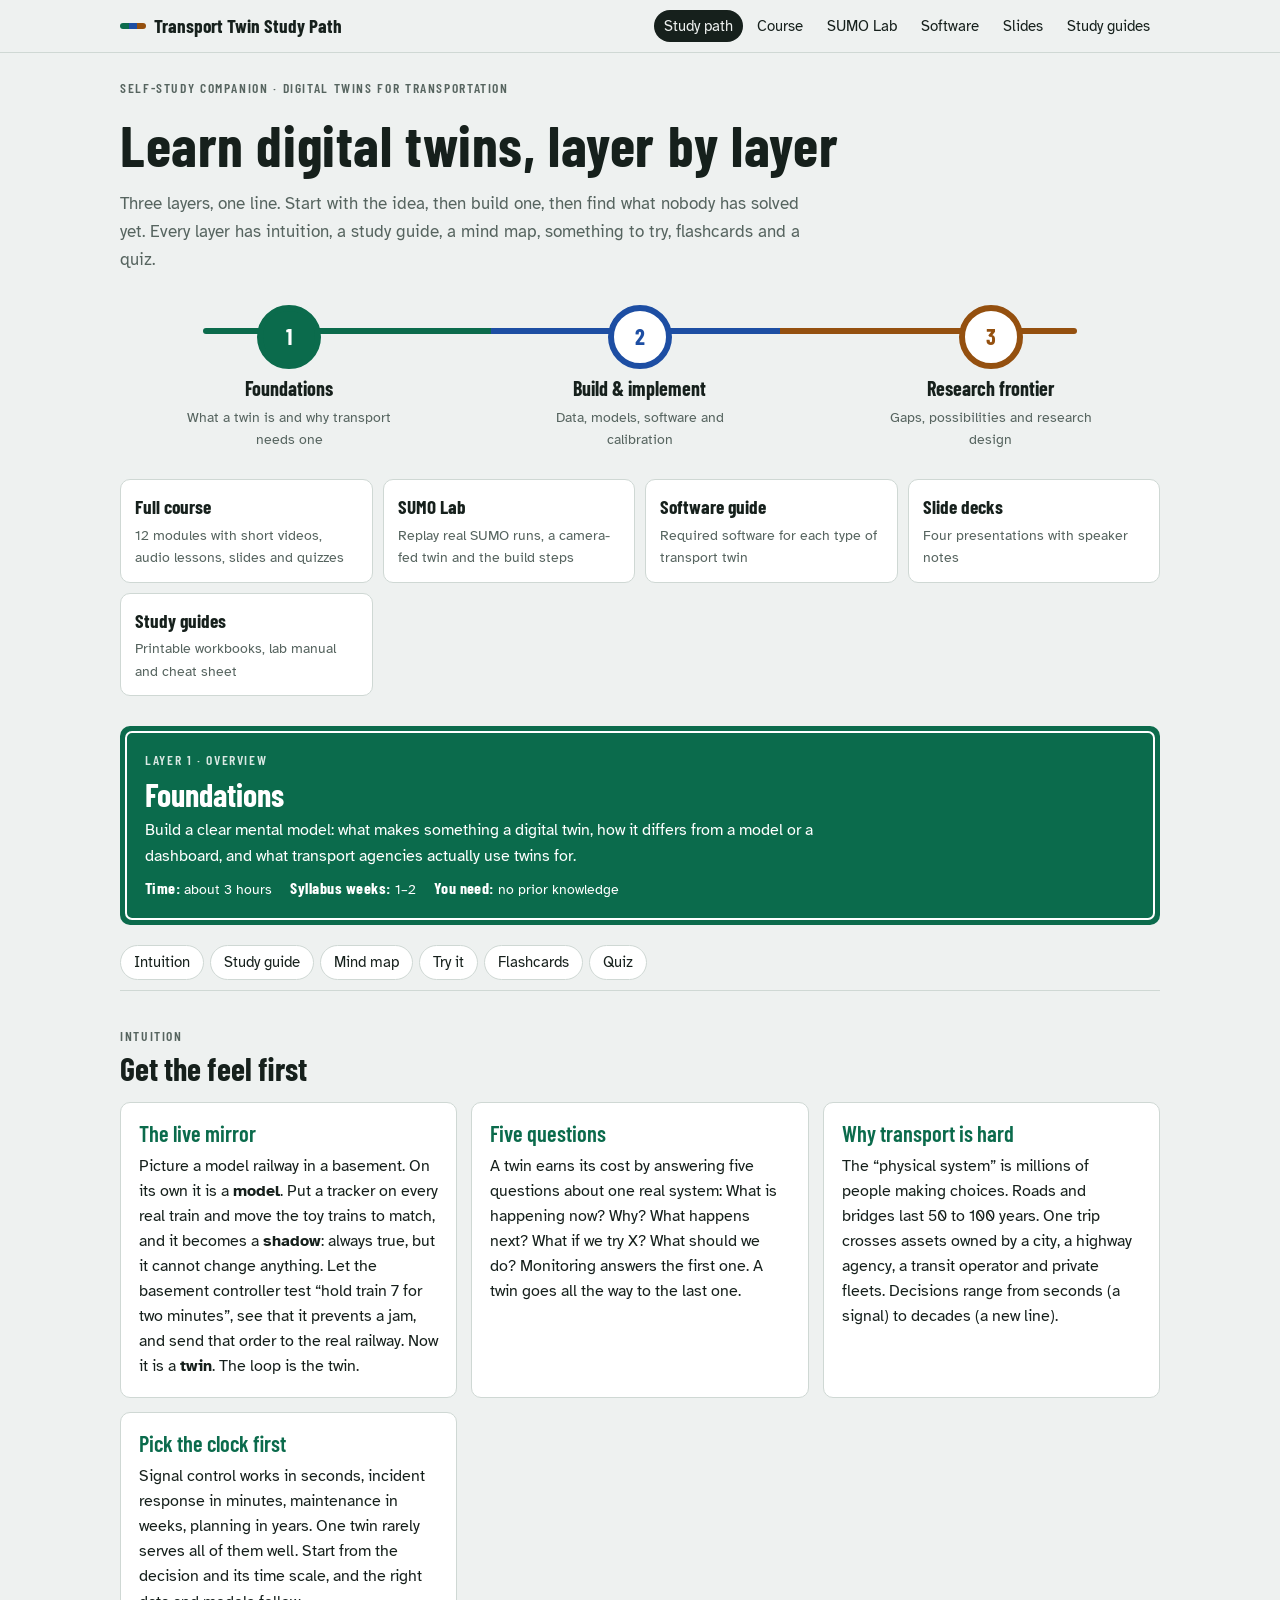
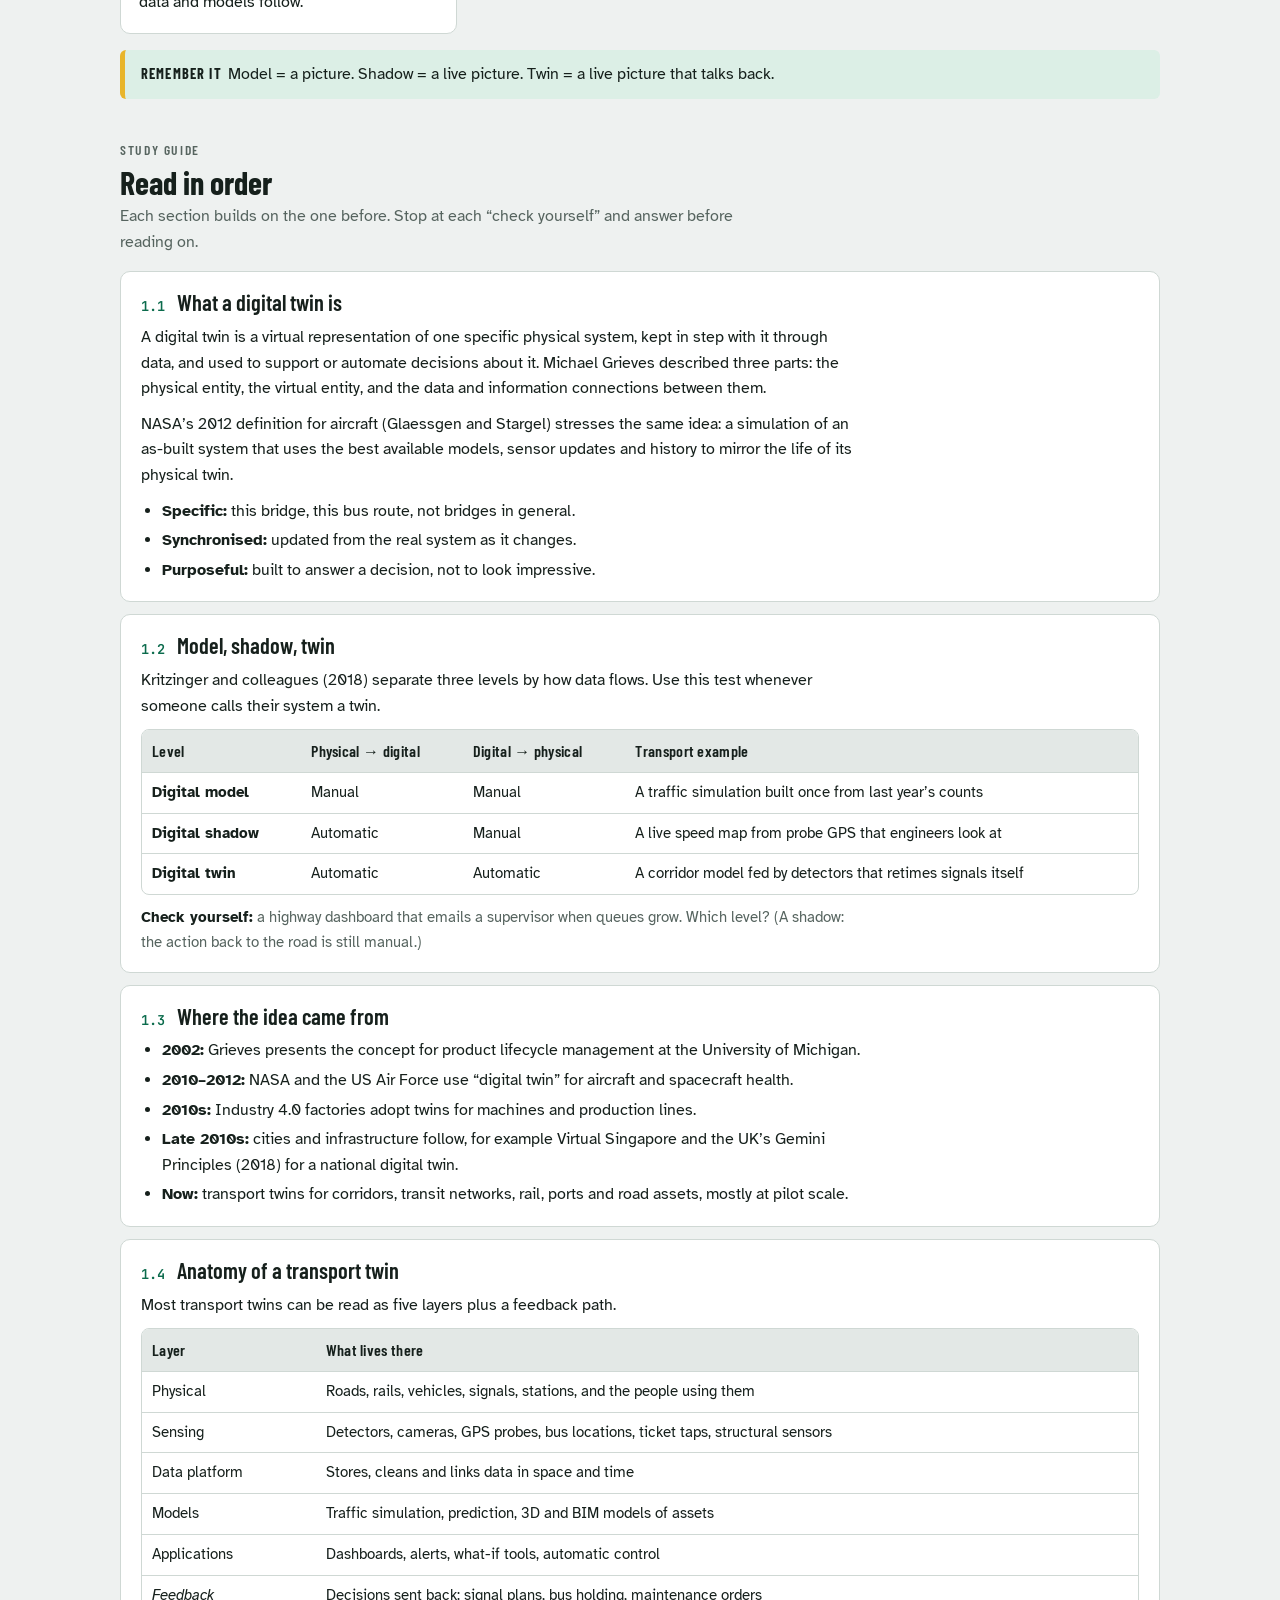
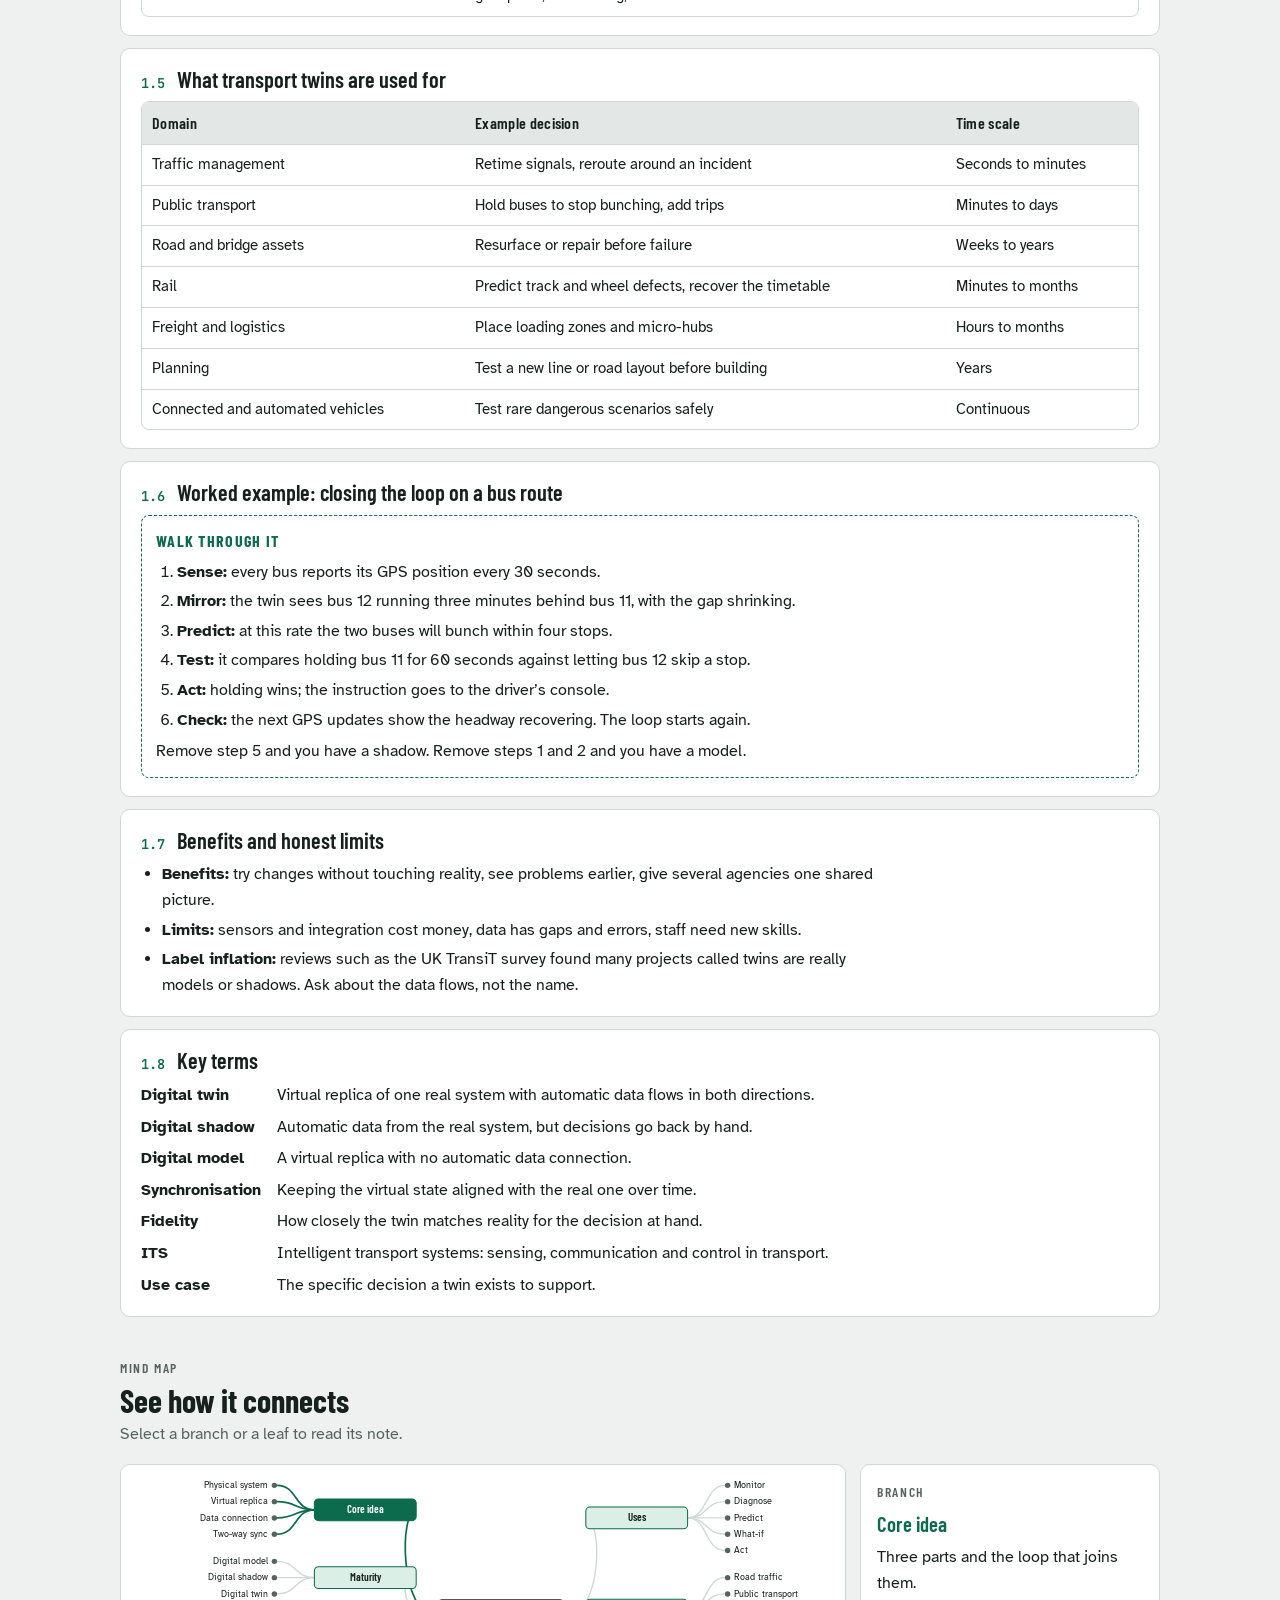
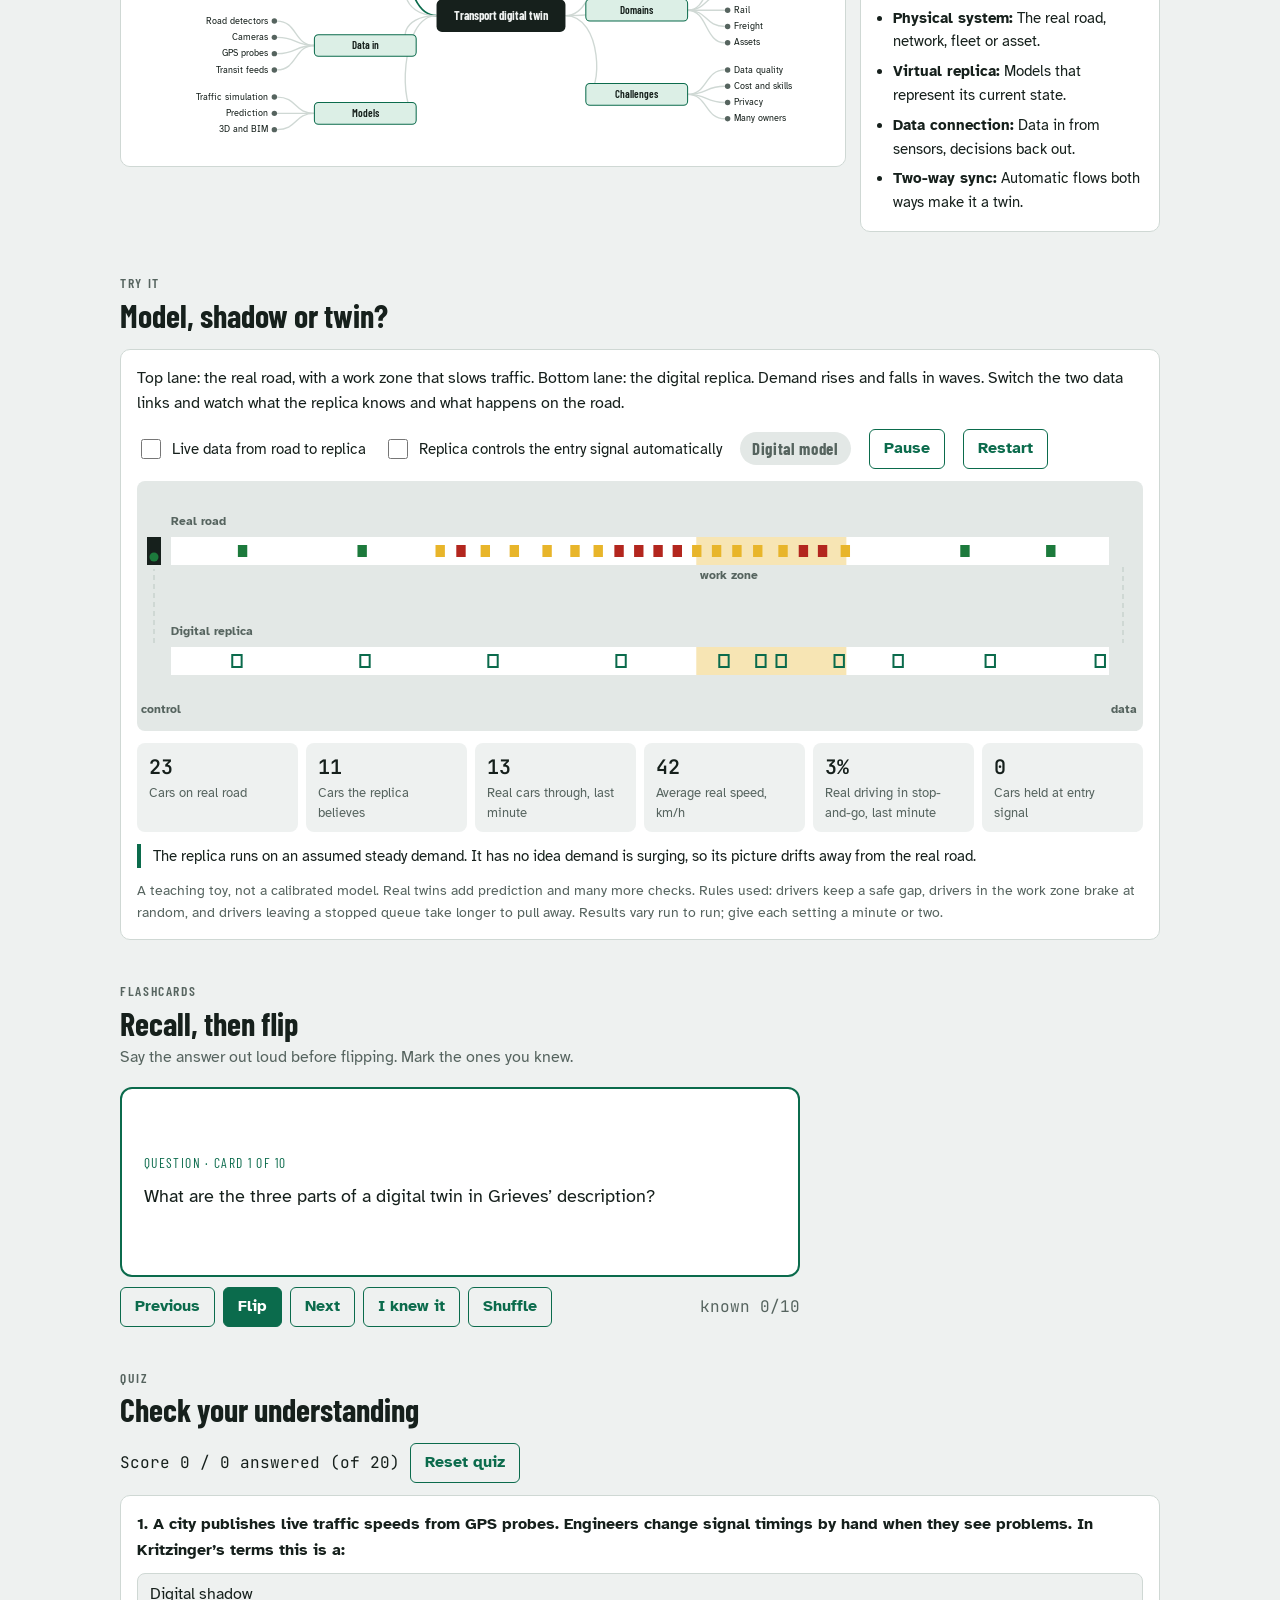
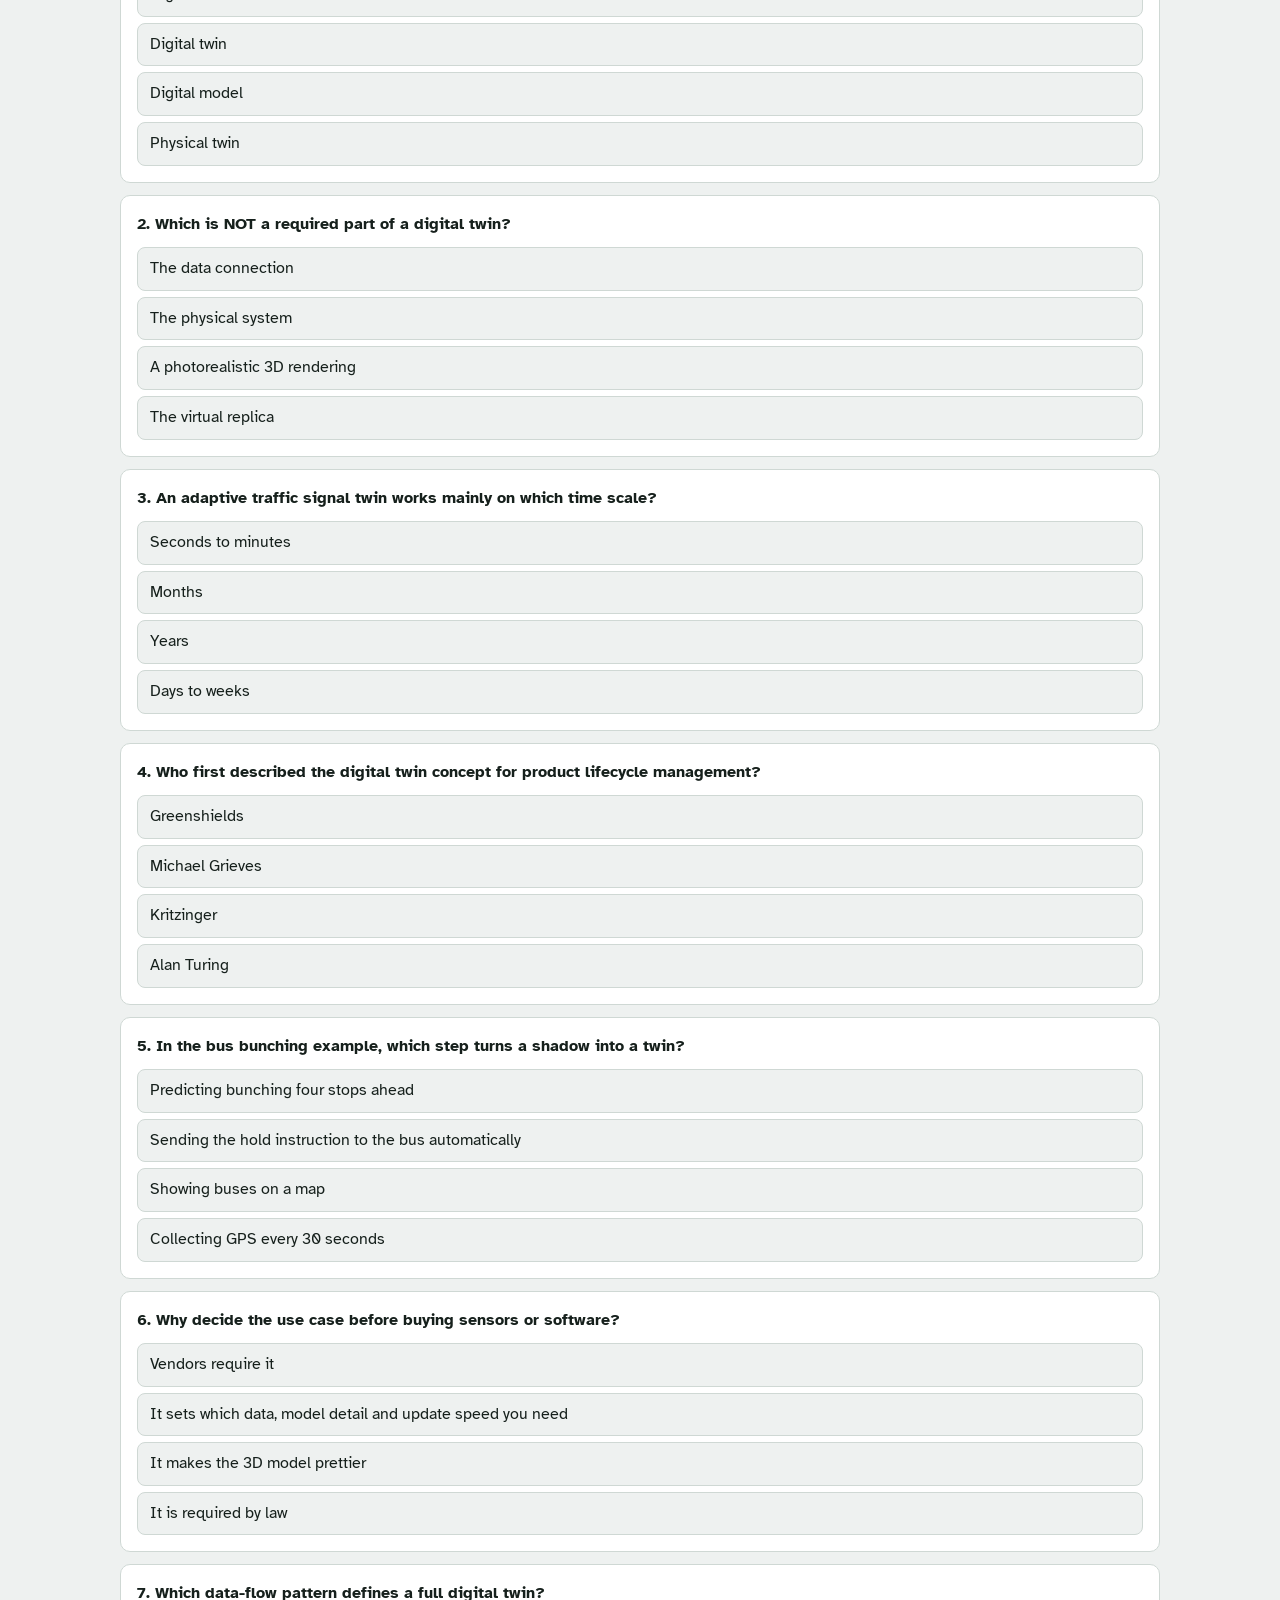
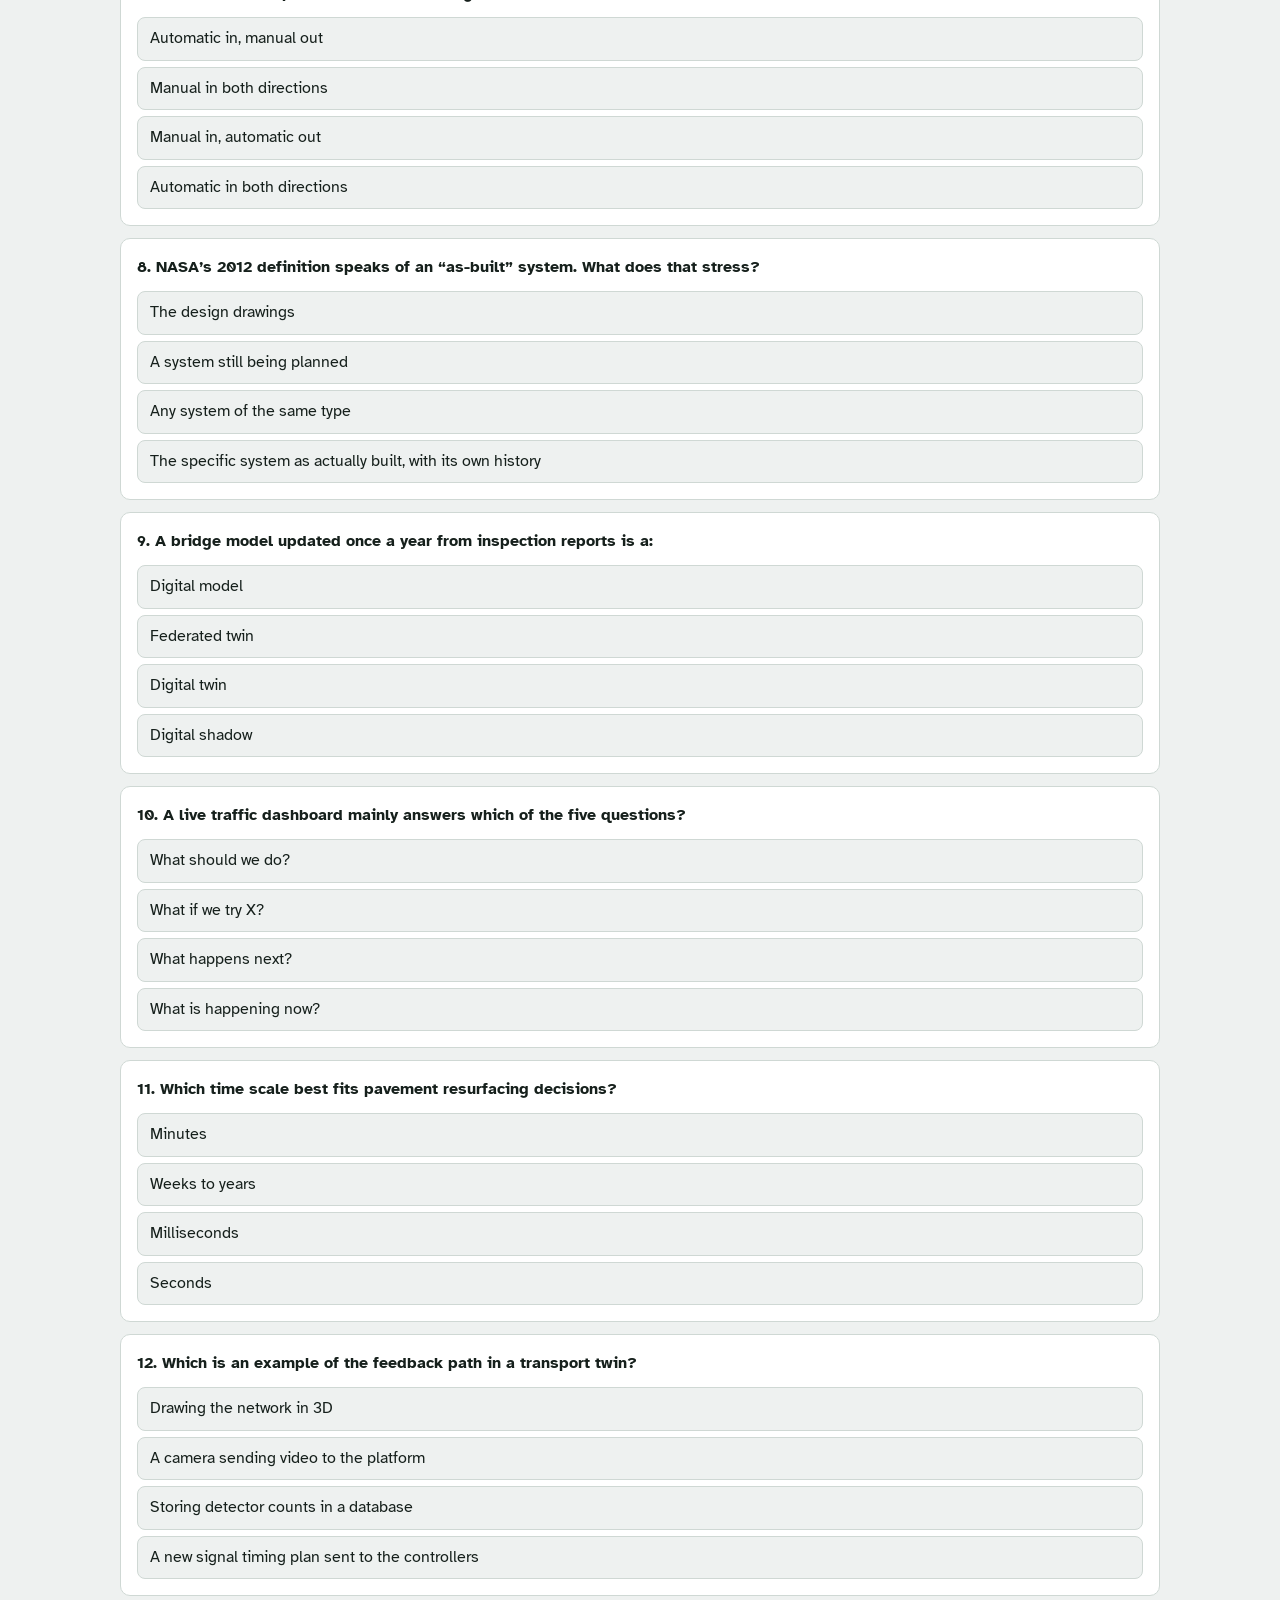
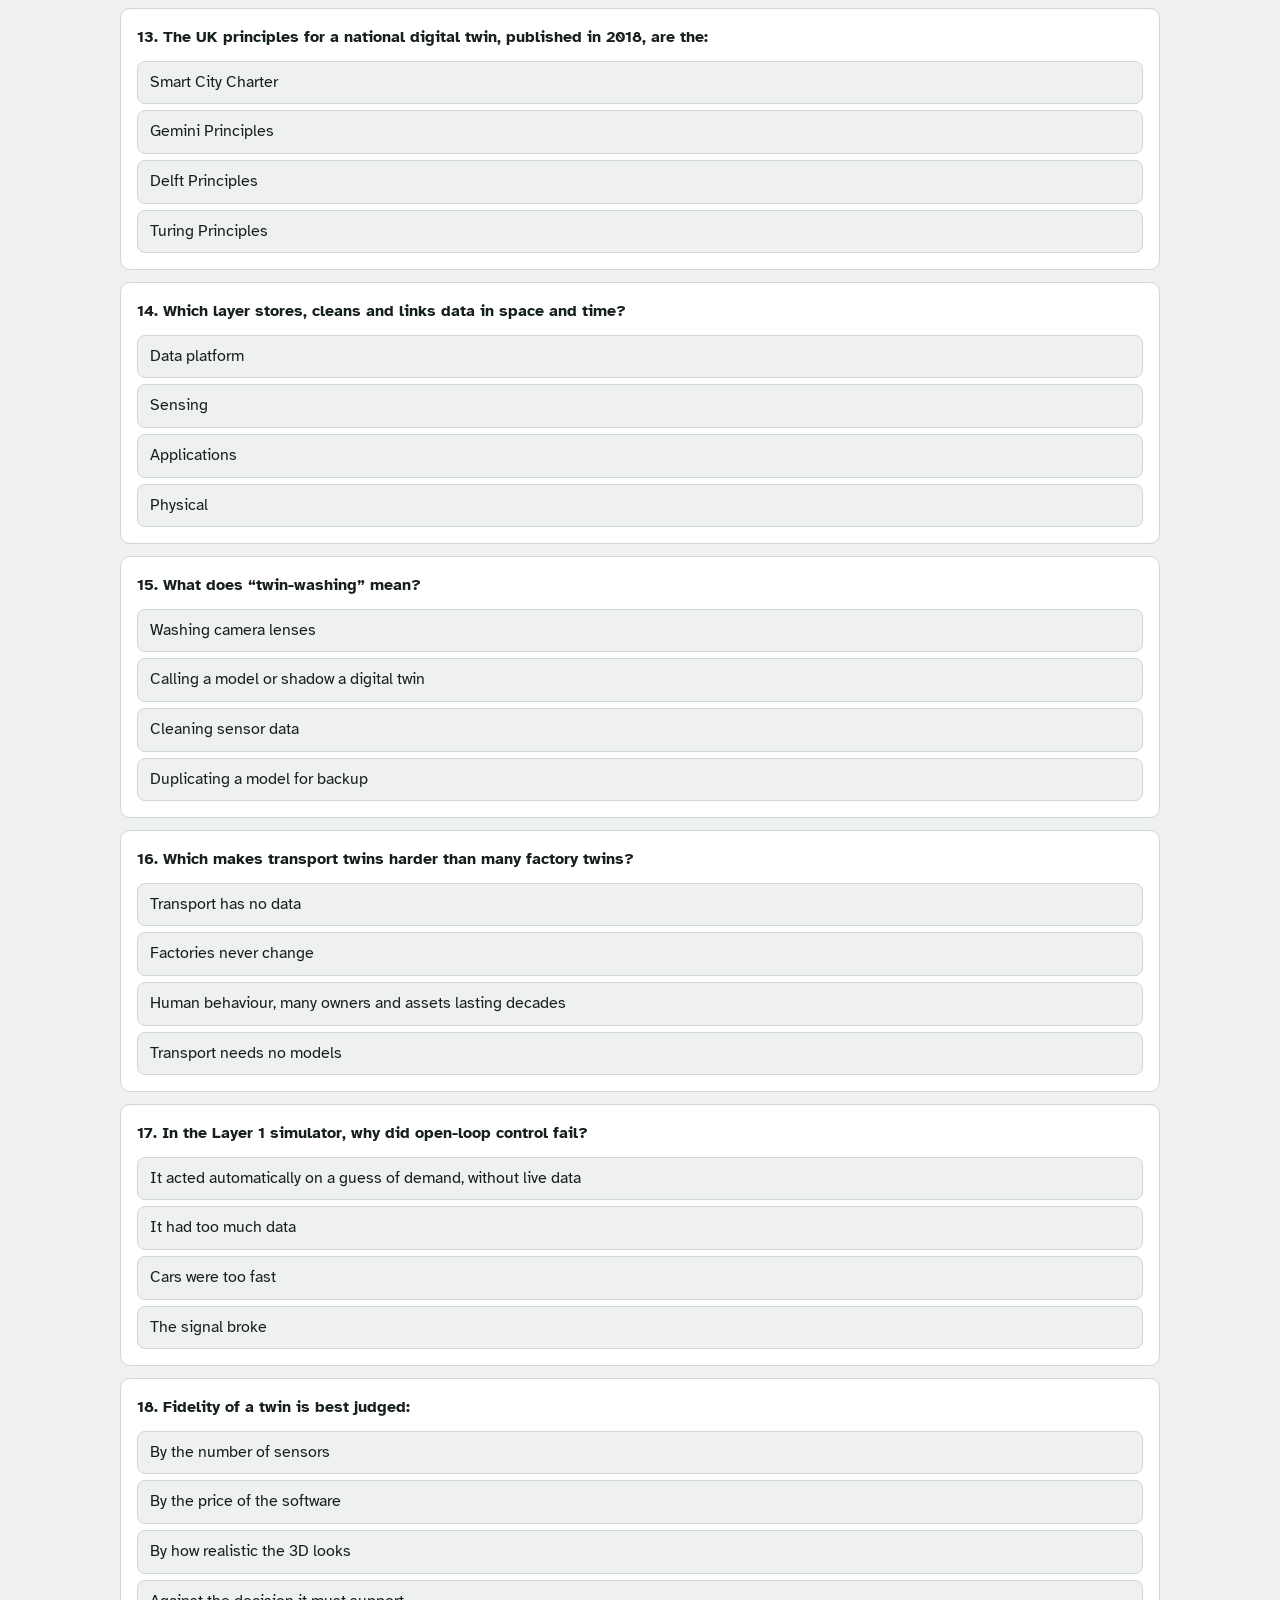
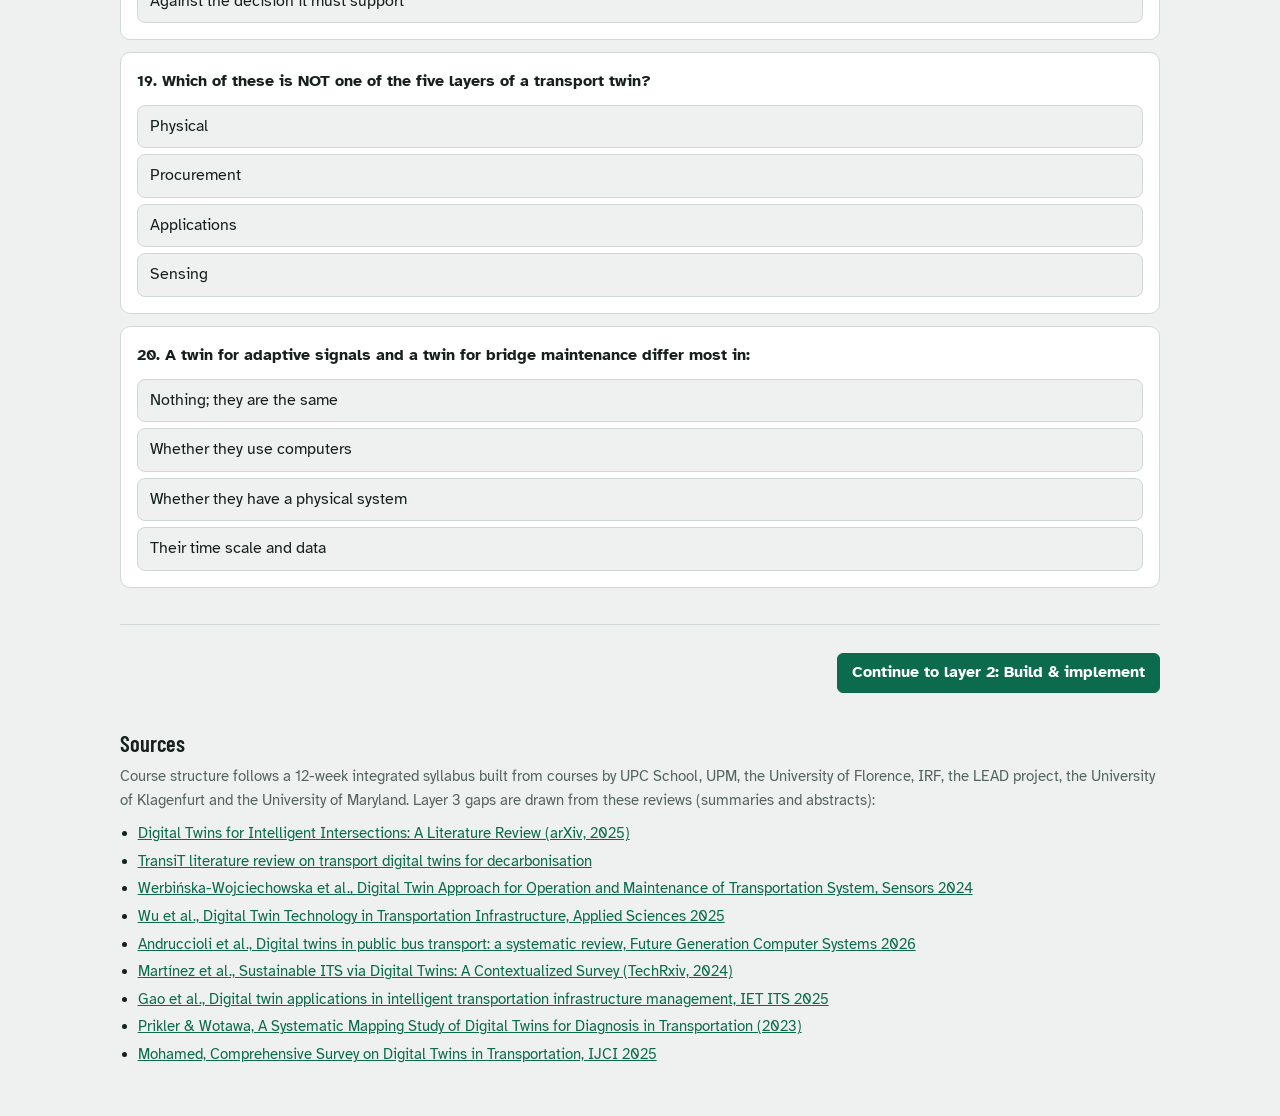
==== commit 1b1dc0ea: "Replace workshop with 12-module course" ====
--- a/index.html
+++ b/index.html
@@ -238,7 +238,7 @@
 <body>
 <header class="sitebar"><div class="in">
   <a class="brand" href="index.html"><i></i>Transport Twin Study Path</a>
-  <nav aria-label="Site"><a href="index.html" aria-current="page">Study path</a><a href="workshop.html">Workshop</a><a href="sumo.html">SUMO Lab</a><a href="software.html">Software</a><a href="slides.html">Slides</a><a href="guides.html">Study guides</a></nav>
+  <nav aria-label="Site"><a href="index.html" aria-current="page">Study path</a><a href="course.html">Course</a><a href="sumo.html">SUMO Lab</a><a href="software.html">Software</a><a href="slides.html">Slides</a><a href="guides.html">Study guides</a></nav>
 </div></header>
 <div class="wrap">
 <header class="hero">
@@ -251,7 +251,7 @@
     <button class="stop" data-layer="3" style="--c:var(--l3)" aria-pressed="false"><span class="dot">3</span><span class="nm">Research frontier</span><span class="sub">Gaps, possibilities and research design</span></button>
   </div>
   <div class="more">
-    <a href="workshop.html"><b>3-day workshop</b><span>Agenda, facilitator plans, labs and capstone</span></a>
+    <a href="course.html"><b>Full course</b><span>12 modules with short videos, audio lessons, slides and quizzes</span></a>
     <a href="sumo.html"><b>SUMO Lab</b><span>Replay real SUMO runs, a camera-fed twin and the build steps</span></a>
     <a href="software.html"><b>Software guide</b><span>Required software for each type of transport twin</span></a>
     <a href="slides.html"><b>Slide decks</b><span>Four presentations with speaker notes</span></a>
